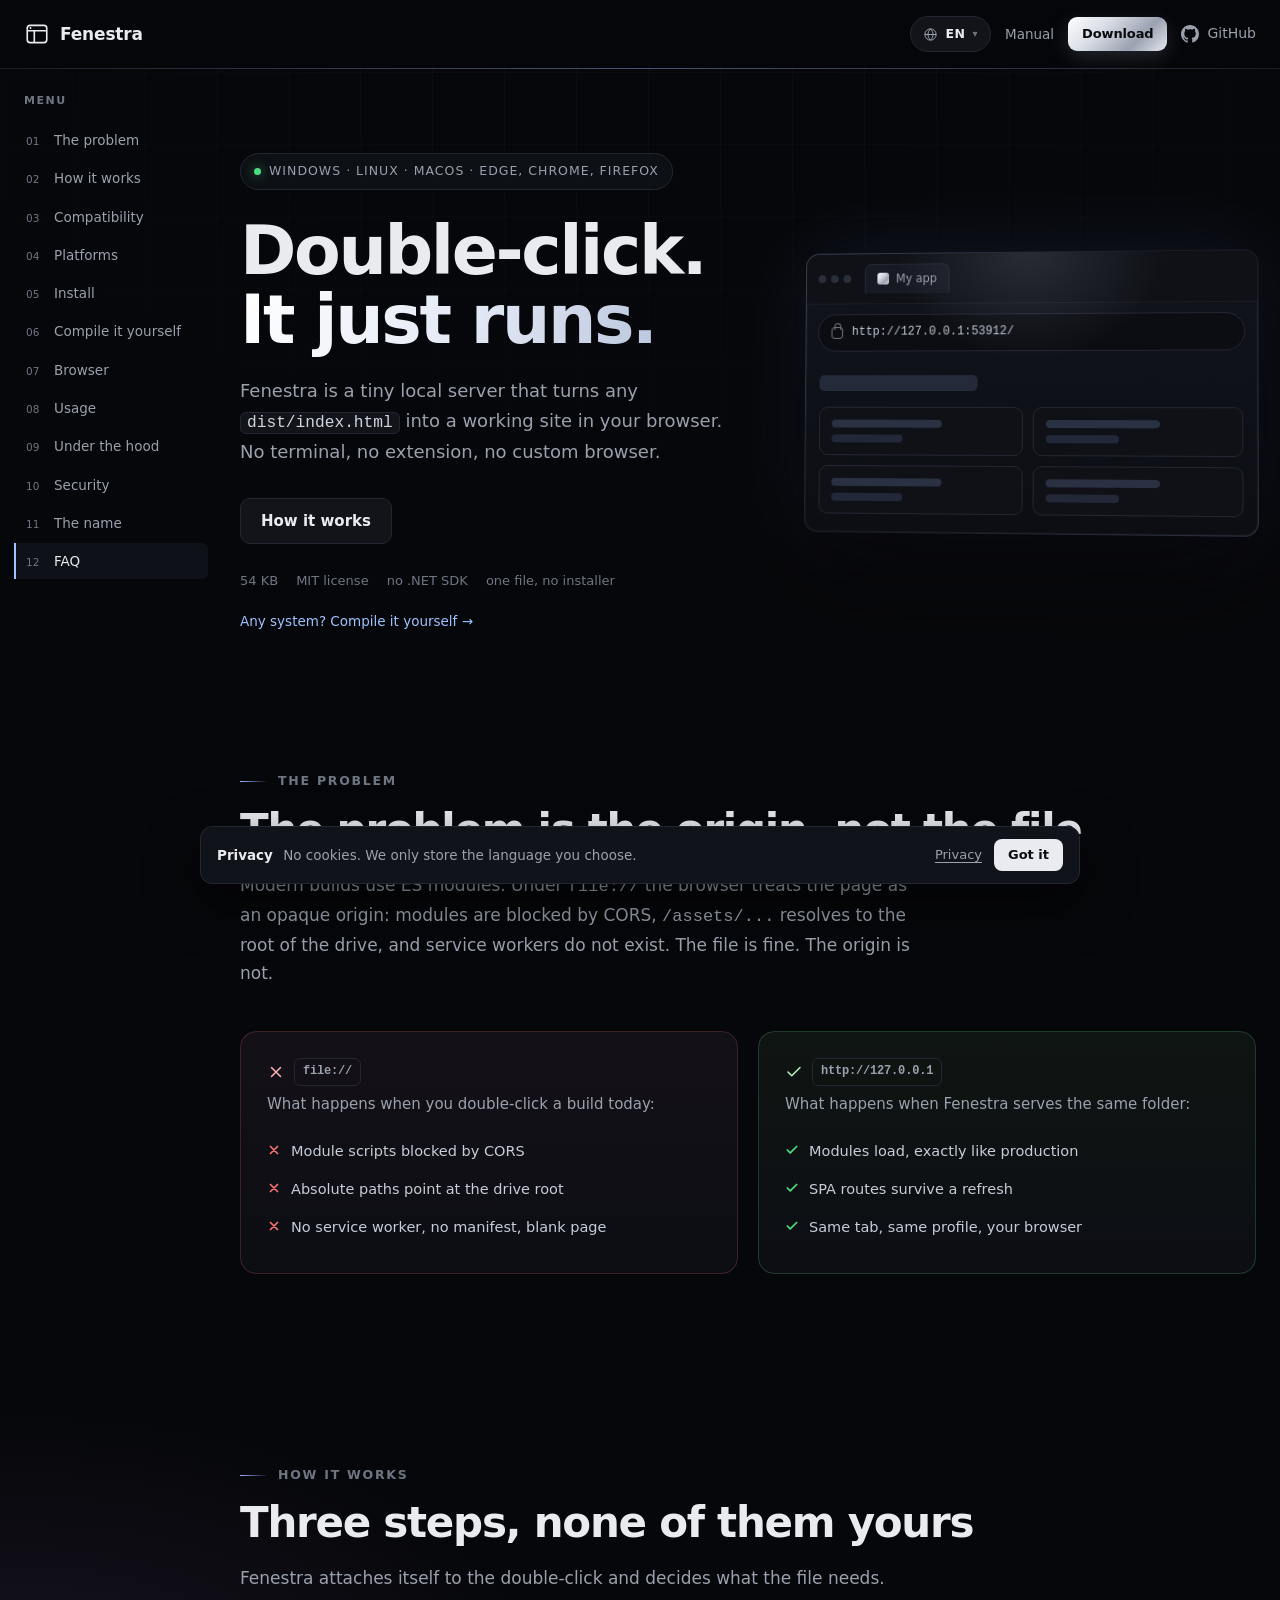
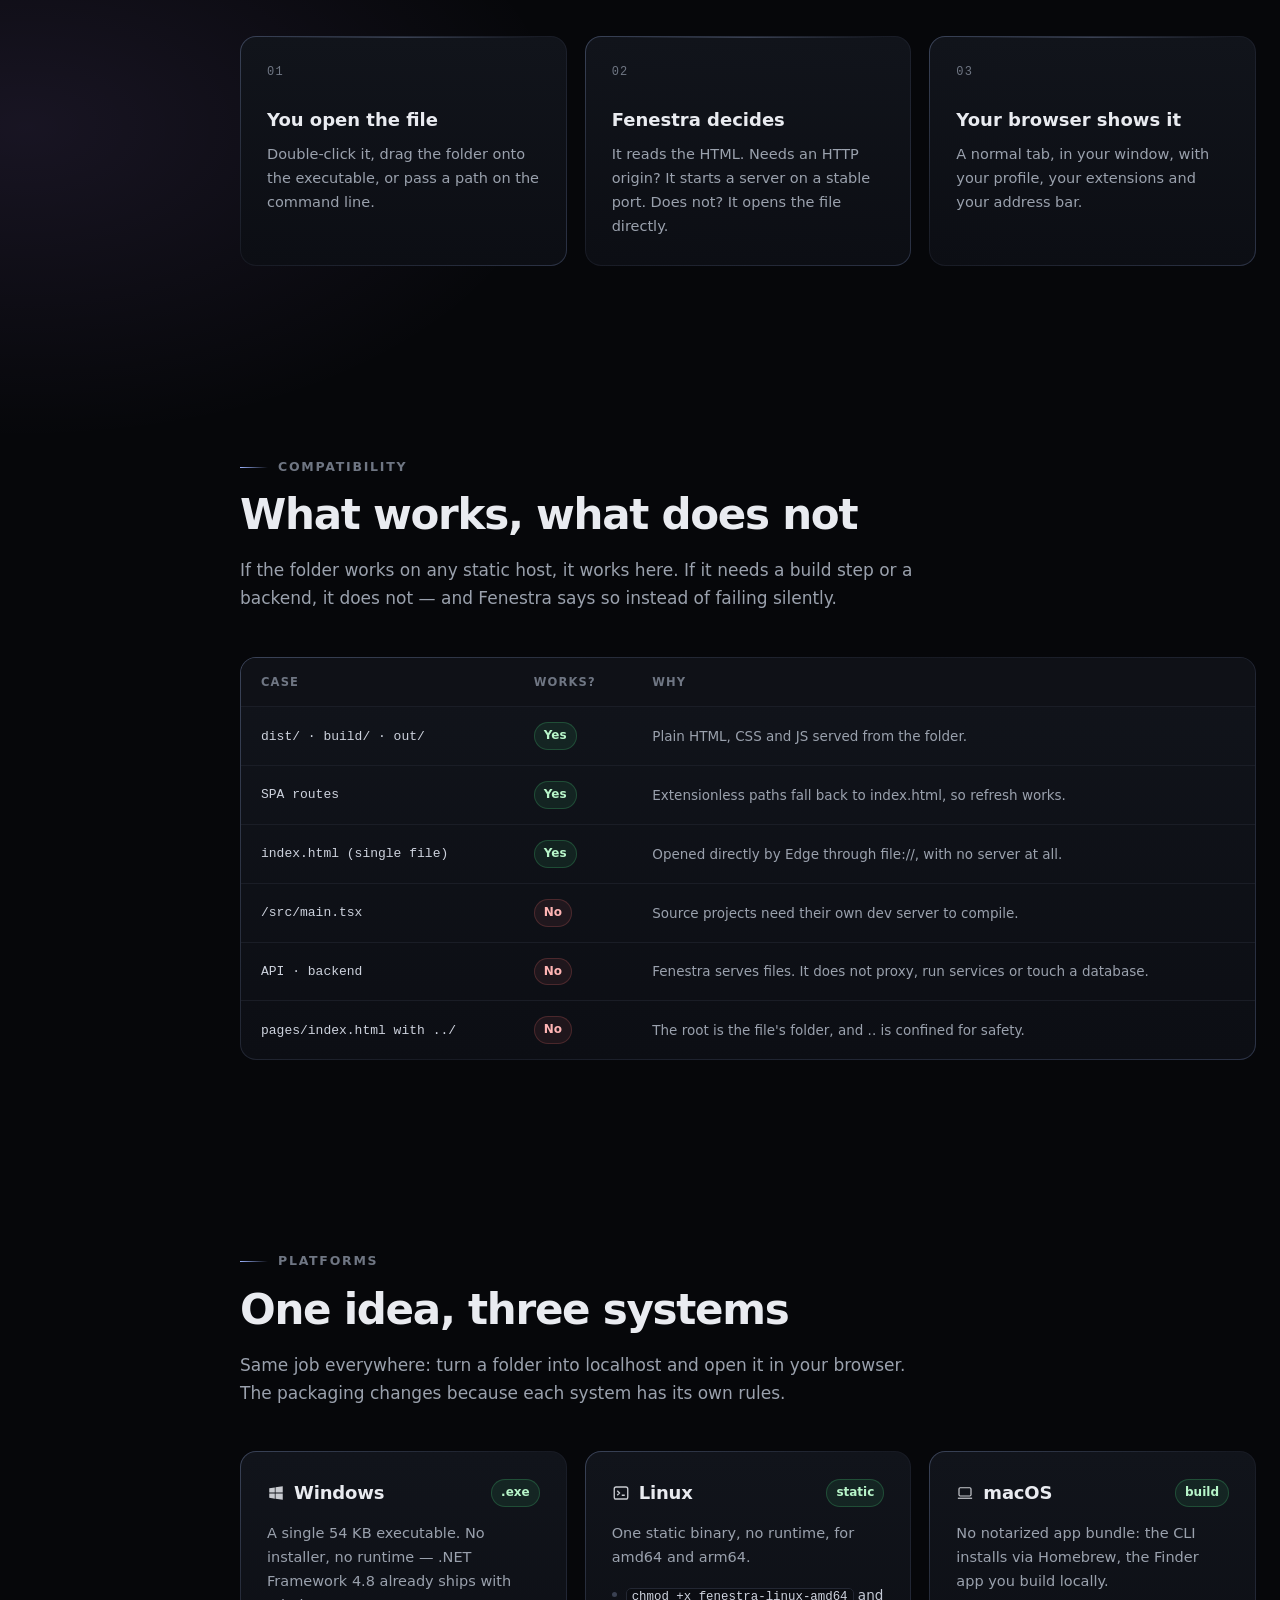
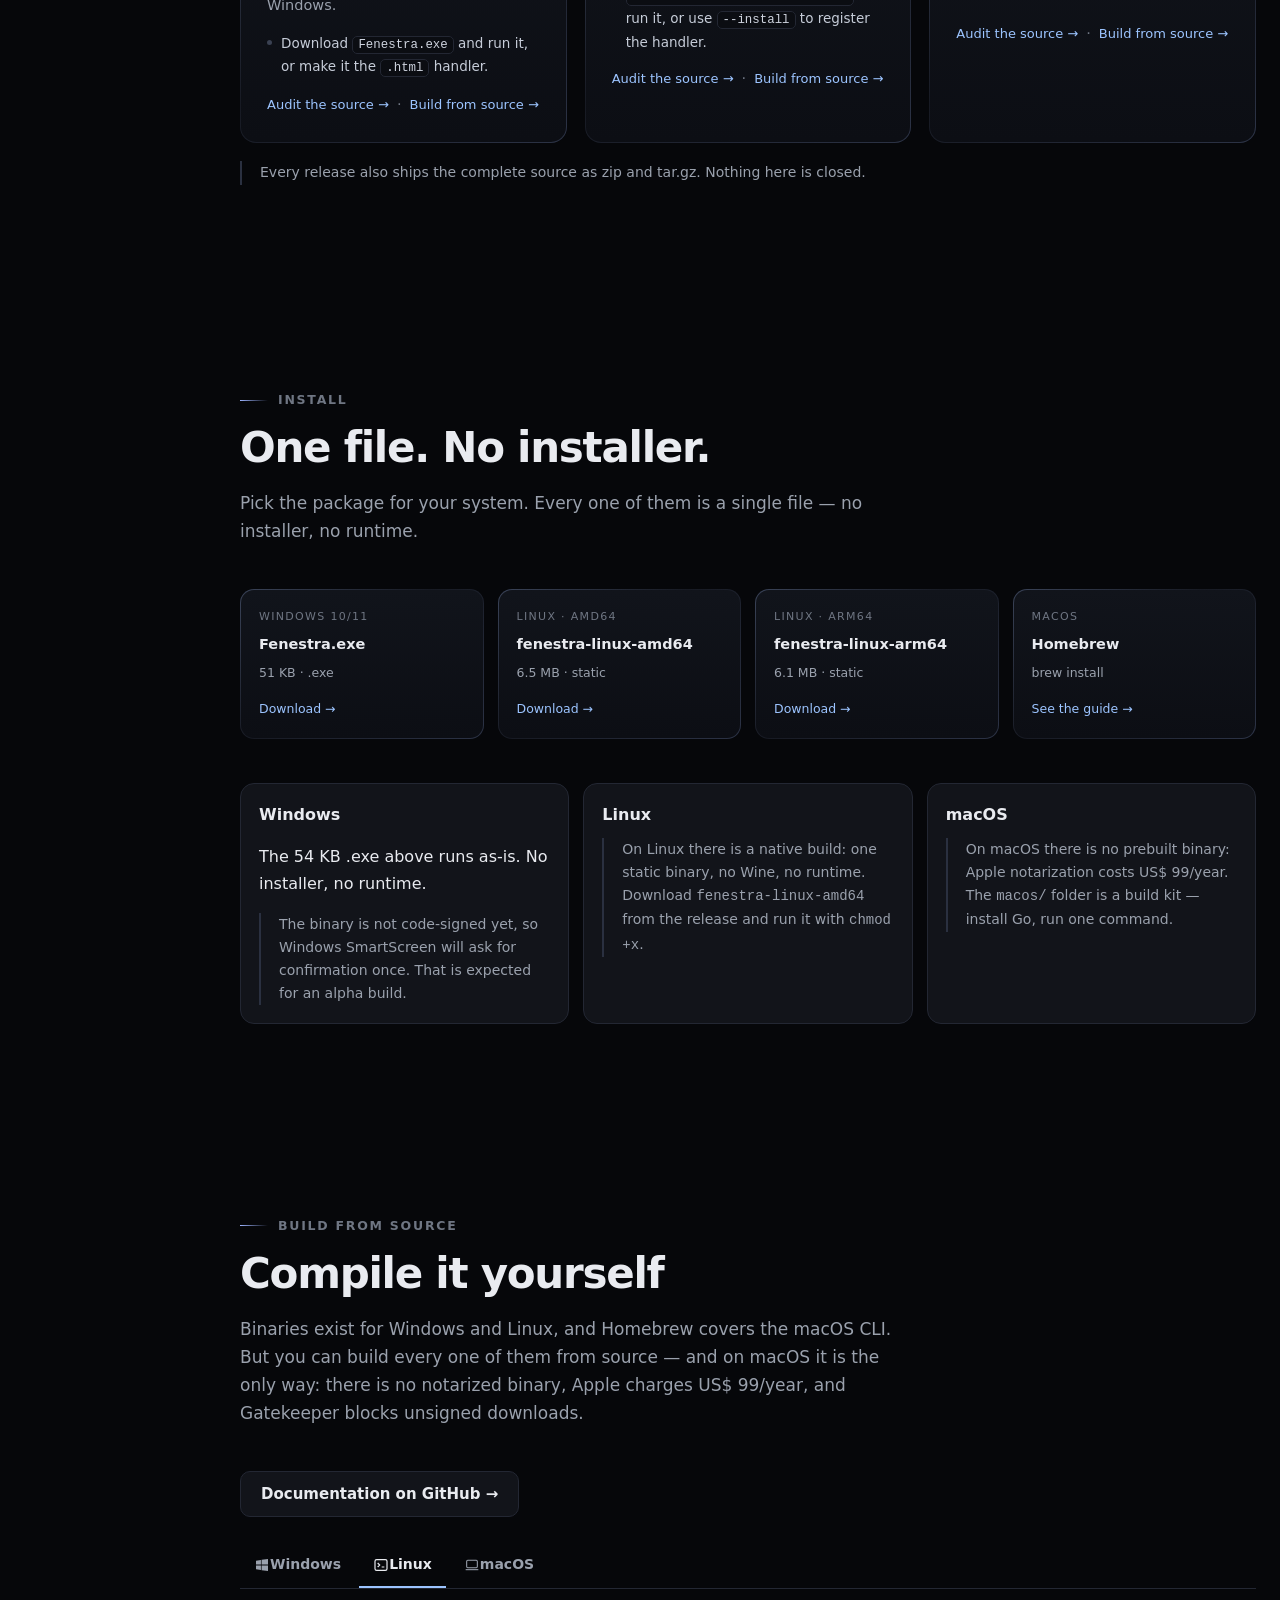
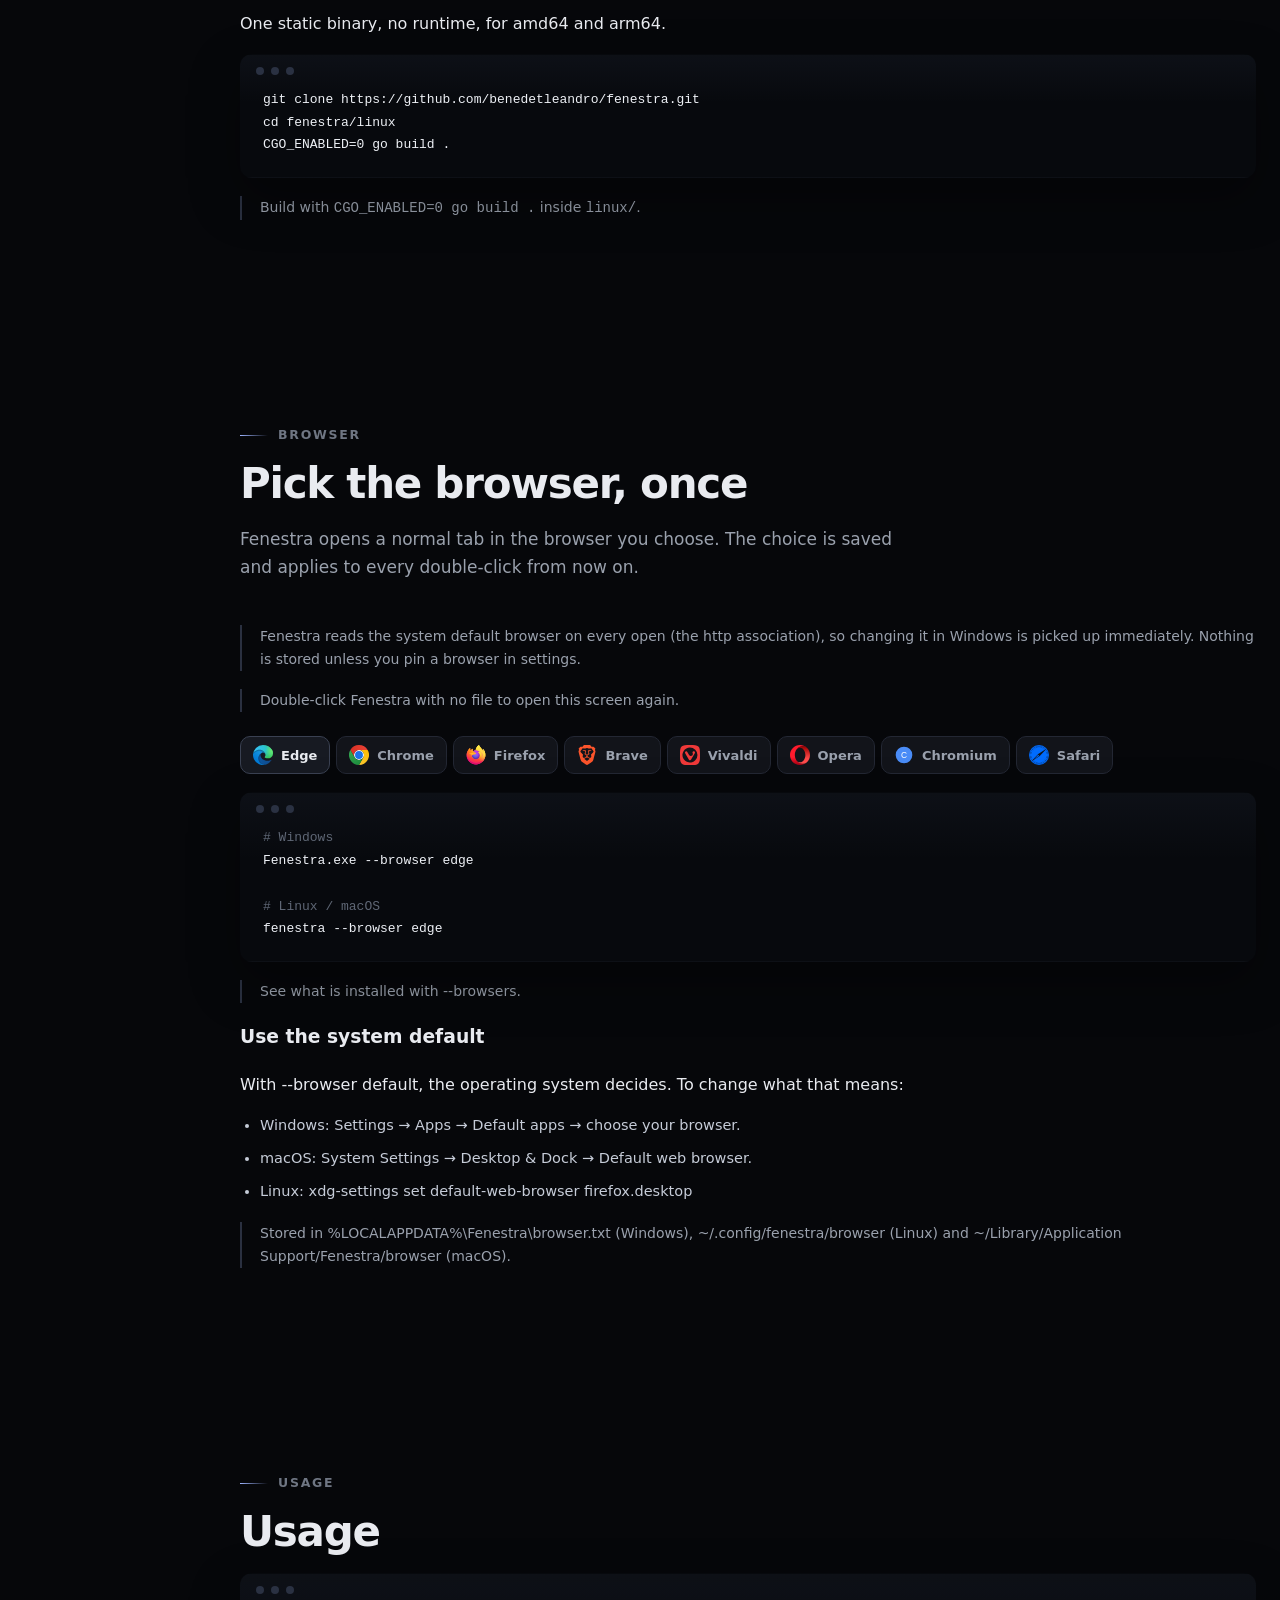
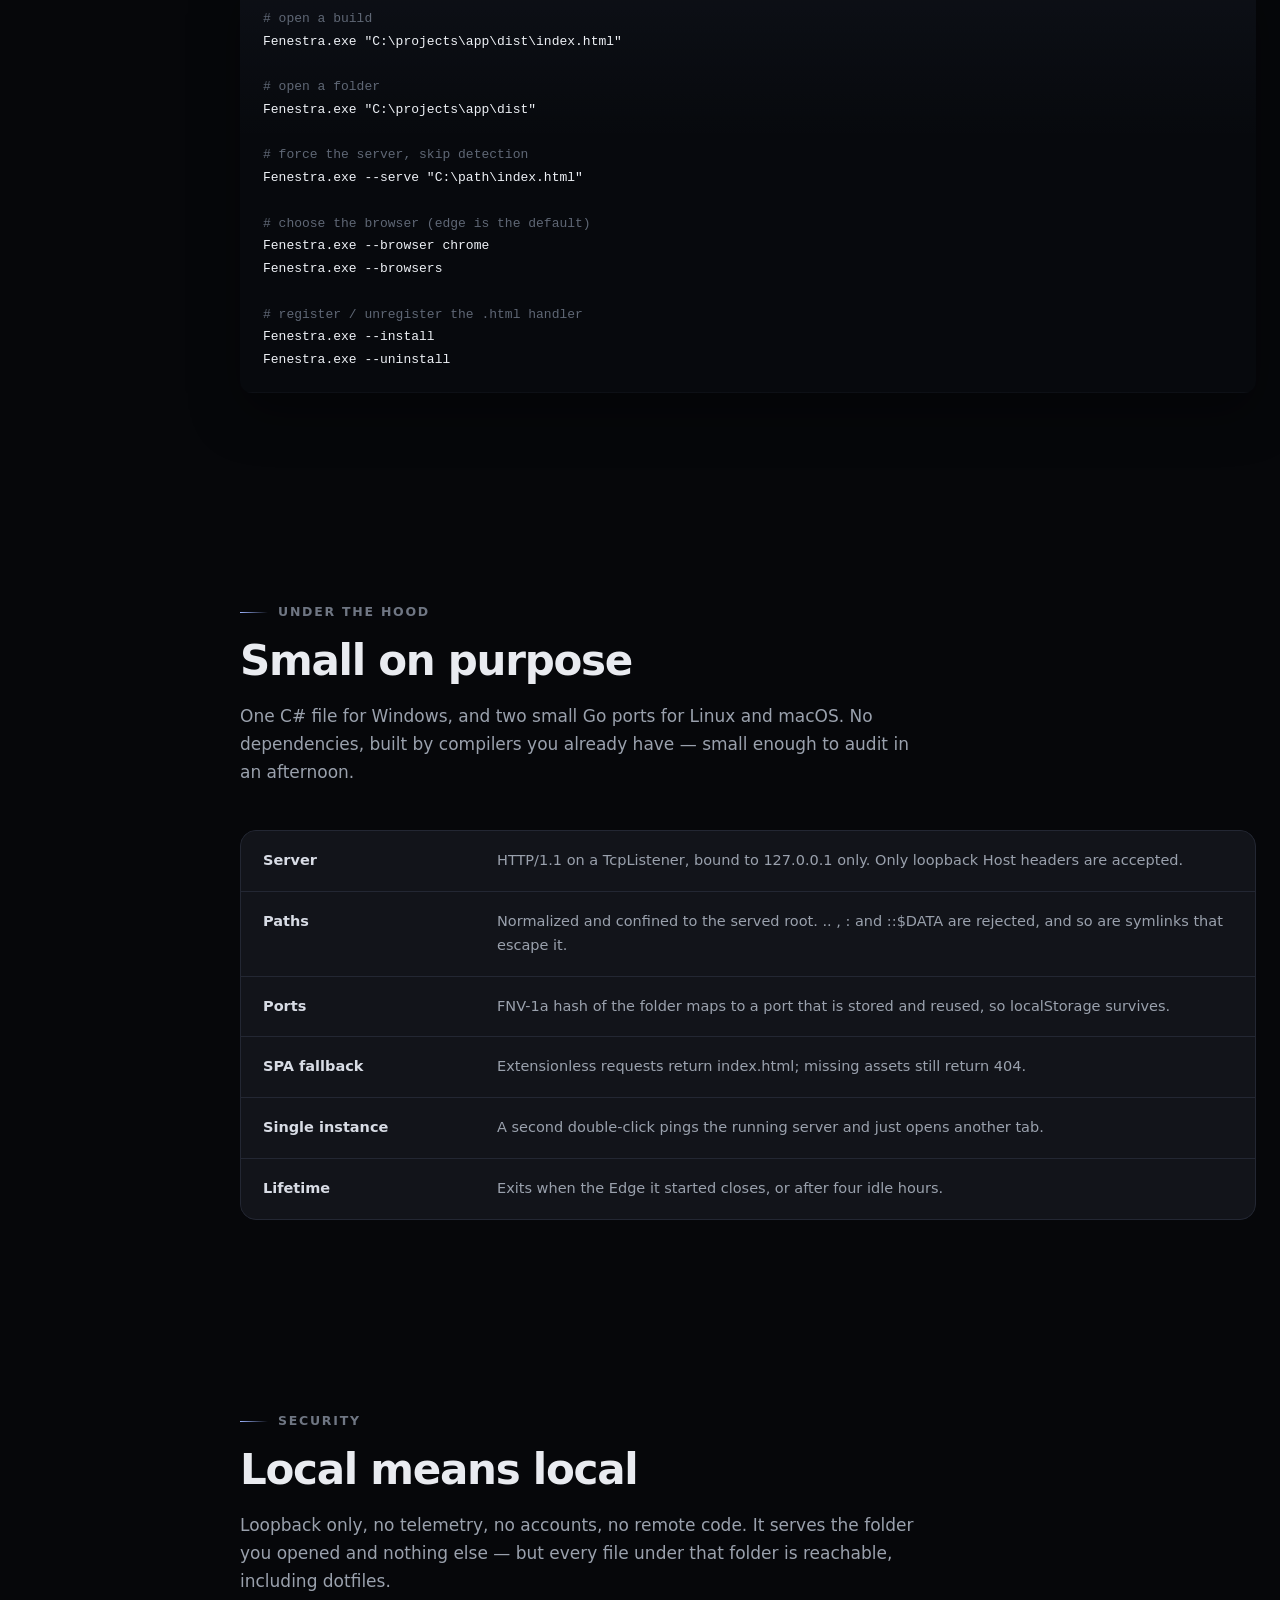
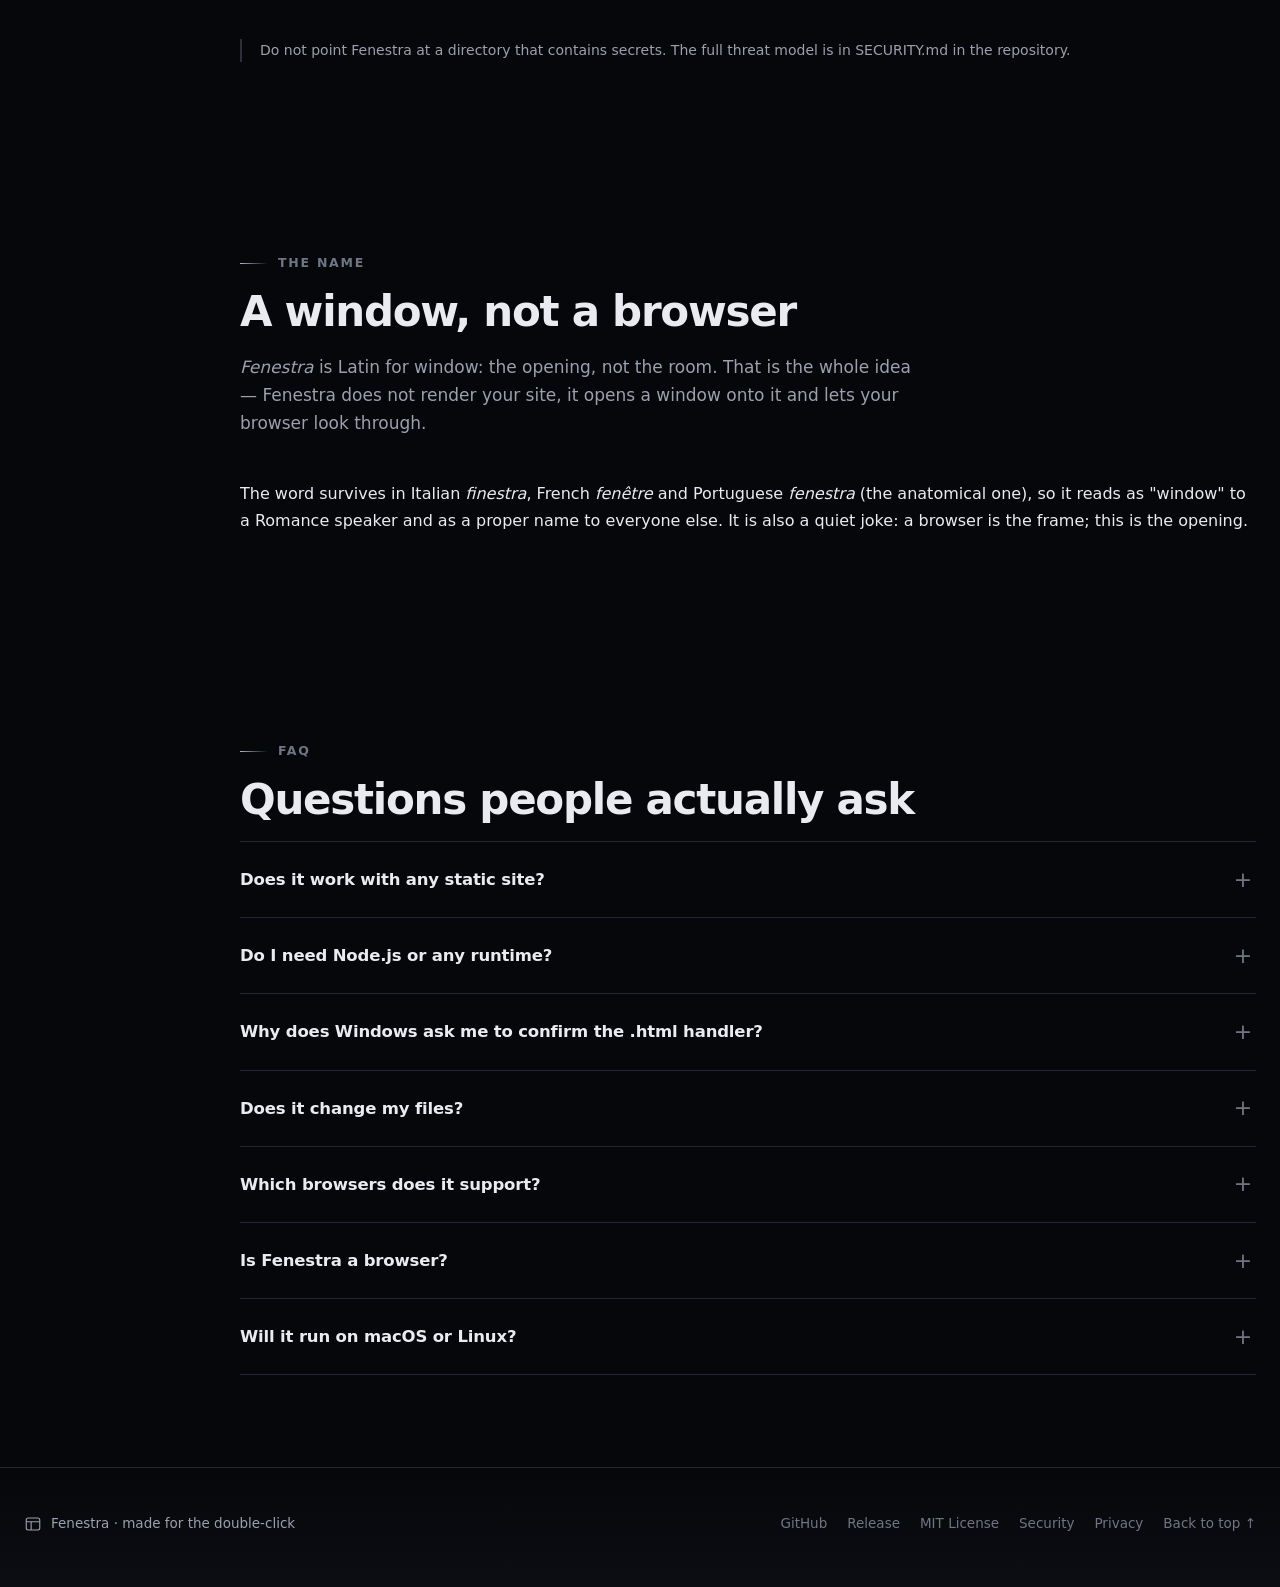
==== docs/index.html @ 59639ac4 "Privacy: translate HTML paragraphs in all locales" ====
<!doctype html>
<html lang="en" class="i18n-pending">
<head>
  <meta charset="utf-8">
  <style>html.i18n-pending body { visibility: hidden; } html { background: #08090c; }</style>
  <noscript><style>html.i18n-pending body { visibility: visible; }</style></noscript>
  <script>setTimeout(function () { document.documentElement.classList.remove("i18n-pending"); }, 3000);</script>

  <meta name="viewport" content="width=device-width, initial-scale=1">
  <title>Fenestra — double-click a local site, it opens in your browser</title>
  <meta name="description" content="Fenestra is a tiny local server for Windows, Linux and macOS that turns any dist/index.html into a working site in your browser. Edge by default; Chrome, Firefox, Brave, Vivaldi, Opera and Chromium supported.">
  <meta name="theme-color" content="#08090c">
  <link rel="canonical" href="https://benedetleandro.github.io/fenestra/">
  <meta property="og:type" content="website">
  <meta property="og:site_name" content="Fenestra">
  <meta property="og:title" content="Fenestra — a window to your local site">
  <meta property="og:description" content="A tiny local server that turns any dist/index.html into a working site in your browser. Windows, Linux and macOS.">
  <meta property="og:url" content="https://benedetleandro.github.io/fenestra/">
  <meta property="og:image" content="https://benedetleandro.github.io/fenestra/og.png">
  <meta property="og:image:width" content="1200">
  <meta property="og:image:height" content="630">
  <meta property="og:locale" content="en_US">
  <meta property="og:locale:alternate" content="pt_BR">
  <meta name="twitter:card" content="summary_large_image">
  <meta name="twitter:title" content="Fenestra — a window to your local site">
  <meta name="twitter:description" content="A tiny local server that turns any dist/index.html into a working site in your browser. Windows, Linux and macOS.">
  <meta name="twitter:image" content="https://benedetleandro.github.io/fenestra/og.png">
  <script type="application/ld+json">
  {
    "@context": "https://schema.org",
    "@type": "SoftwareApplication",
    "name": "Fenestra",
    "applicationCategory": "DeveloperApplication",
    "operatingSystem": "Windows, Linux, macOS",
    "description": "A tiny local server that turns any dist/index.html into a working site in your browser.",
    "url": "https://benedetleandro.github.io/fenestra/",
    "codeRepository": "https://github.com/benedetleandro/fenestra",
    "license": "https://github.com/benedetleandro/fenestra/blob/main/LICENSE",
    "offers": { "@type": "Offer", "price": "0", "priceCurrency": "USD" }
  }
  </script>
  <link rel="icon" href="favicon.svg" type="image/svg+xml">
  <link rel="stylesheet" href="styles.css?v=0.7.0.14">
</head>
<body id="top">

  <a class="skip" href="#main" data-i18n="skip.label">Skip to content</a>

  <div class="progress" id="progress"></div>

  <header class="site-header">
    <div class="wrap header-inner">
      <a class="brand" href="#top" aria-label="Fenestra">
        <svg viewBox="0 0 24 24" fill="none" stroke="currentColor" stroke-width="1.5" stroke-linejoin="round">
          <rect x="3" y="4" width="18" height="16" rx="2.6"/>
          <path d="M3 9h18M9.5 9v11"/>
          <circle cx="6" cy="6.5" r="0.9" fill="currentColor" stroke="none"/>
        </svg>
        <span>Fenestra</span>
      </a>

      <button class="page-fab" id="pageFab" type="button" aria-label="Index" data-i18n-aria="index.title">&#9776; <span data-i18n="index.title">Menu</span></button>

      <div class="header-right">
        <div class="lang-menu" id="langMenu">
          <button class="lang-btn" id="langBtn" type="button" aria-haspopup="listbox" aria-expanded="false" aria-label="Language">
            <svg class="globe" viewBox="0 0 24 24" fill="none" stroke="currentColor" stroke-width="1.6" aria-hidden="true"><circle cx="12" cy="12" r="9"/><path d="M3 12h18M12 3c2.6 2.4 4 5.7 4 9s-1.4 6.6-4 9c-2.6-2.4-4-5.7-4-9s1.4-6.6 4-9Z"/></svg>
            <span id="langCode">EN</span>
            <span class="lang-chev">&#9662;</span>
          </button>
          <div class="lang-pop" id="langPop" role="listbox" aria-label="Language">
            <button type="button" data-lang="en" role="option">English</button>
            <button type="button" data-lang="pt" role="option">Português</button>
            <button type="button" data-lang="es" role="option">Español</button>
            <button type="button" data-lang="fr" role="option">Français</button>
            <button type="button" data-lang="de" role="option">Deutsch</button>
            <button type="button" data-lang="it" role="option">Italiano</button>
            <button type="button" data-lang="nl" role="option">Nederlands</button>
          </div>
        </div>

        <a class="header-manual" href="manual.html" data-i18n="nav.manual">Manual</a>

        <a class="header-cta" href="#install" data-i18n="nav.download">Download</a>

        <a class="gh-link" href="https://github.com/benedetleandro/fenestra" target="_blank" rel="noopener">
          <svg viewBox="0 0 16 16" aria-hidden="true">
            <path d="M8 0C3.58 0 0 3.58 0 8c0 3.54 2.29 6.53 5.47 7.59.4.07.55-.17.55-.38 0-.19-.01-.82-.01-1.49-2.01.37-2.53-.49-2.69-.94-.09-.23-.48-.94-.82-1.13-.28-.15-.68-.52-.01-.53.63-.01 1.08.58 1.23.82.72 1.21 1.87.87 2.33.66.07-.52.28-.87.51-1.07-1.78-.2-3.64-.89-3.64-3.95 0-.87.31-1.59.82-2.15-.08-.2-.36-1.02.08-2.12 0 0 .67-.21 2.2.82a7.4 7.4 0 0 1 2-.27c.68 0 1.36.09 2 .27 1.53-1.04 2.2-.82 2.2-.82.44 1.1.16 1.92.08 2.12.51.56.82 1.27.82 2.15 0 3.07-1.87 3.75-3.65 3.95.29.25.54.73.54 1.48 0 1.07-.01 1.93-.01 2.2 0 .21.15.46.55.38A8.01 8.01 0 0 0 16 8c0-4.42-3.58-8-8-8Z"/>
          </svg>
          <span>GitHub</span>
        </a>
      </div>
    </div>
  </header>


  <main id="main">

  <div class="page-layout">
  <aside class="site-index" id="siteIndex" aria-label="Menu" data-i18n-aria="index.title">
    <p class="si-title" data-i18n="index.title">Menu</p>
    <a href="#problem"><span class="si-n">01</span><span data-i18n="nav.problem">The problem</span></a>
    <a href="#how"><span class="si-n">02</span><span data-i18n="nav.how">How it works</span></a>
    <a href="#compat"><span class="si-n">03</span><span data-i18n="nav.compat">Compatibility</span></a>
    <a href="#platforms"><span class="si-n">04</span><span data-i18n="nav.plat">Platforms</span></a>
    <a href="#install"><span class="si-n">05</span><span data-i18n="nav.install">Install</span></a>
    <a href="#macos"><span class="si-n">06</span><span data-i18n="nav.macos">Compile it yourself</span></a>
    <a href="#browser"><span class="si-n">07</span><span data-i18n="nav.browser">Browser</span></a>
    <a href="#usage"><span class="si-n">08</span><span data-i18n="install.usage">Usage</span></a>
    <a href="#under"><span class="si-n">09</span><span data-i18n="nav.under">Under the hood</span></a>
    <a href="#security"><span class="si-n">10</span><span data-i18n="nav.sec">Security</span></a>
    <a href="#name"><span class="si-n">11</span><span data-i18n="nav.name">The name</span></a>
    <a href="#faq"><span class="si-n">12</span><span data-i18n="nav.faq">FAQ</span></a>
  </aside>

    <div class="page-content">

    <!-- ------------------------------------------------------------- hero -->
    <section class="hero">
      <div class="wrap hero-grid">
        <div>
          <div class="badge">
            <span class="dot"></span>
            <span data-i18n="hero.badge">Windows · Linux · macOS · Edge, Chrome, Firefox</span>
          </div>

          <h1 data-i18n-html="hero.title">Double-click.<br><span class="shine">It just runs.</span></h1>

          <p class="lead" data-i18n-html="hero.lead">
            Fenestra is a tiny local server that turns any <code>dist/index.html</code>
            into a working site in your browser. No terminal, no extension, no custom browser.
          </p>

          <div class="cta">
            <a class="btn btn-ghost" href="#how" data-i18n="hero.how">How it works</a>
          </div>

          <div class="hero-meta">
            <span>54 KB</span>
            <span data-i18n="hero.meta1">MIT license</span>
            <span data-i18n="hero.meta2">no .NET SDK</span>
            <span data-i18n="hero.meta3">one file, no installer</span>
          </div>

          <p class="hero-macos"><a href="#macos" data-i18n="hero.macos">Any system? Compile it yourself →</a></p>
        </div>

        <div class="browser" aria-hidden="true">
          <div class="browser-top">
            <div class="browser-dots"><i></i><i></i><i></i></div>
            <div class="browser-tab"><b></b><span data-i18n="mock.tab">My app</span></div>
          </div>
          <div class="browser-url">
            <span class="lock"></span>
            <span>http://127.0.0.1:53912/</span>
          </div>
          <div class="browser-body">
            <div class="skel-head"></div>
            <div class="skel-grid">
              <div class="skel-card"><i></i><i></i></div>
              <div class="skel-card"><i></i><i></i></div>
              <div class="skel-card"><i></i><i></i></div>
              <div class="skel-card"><i></i><i></i></div>
            </div>
          </div>
        </div>
      </div>
    </section>

    <!-- ---------------------------------------------------------- problem -->
    <section id="problem">
      <div class="wrap">
        <p class="kicker" data-i18n="problem.kicker">The problem</p>
        <h2 data-i18n="problem.title">The problem is the origin, not the file</h2>
        <p class="section-lead" data-i18n-html="problem.lead">
          Modern builds use ES modules. Under <code>file://</code> the browser treats the page as an
          opaque origin: modules are blocked by CORS, <code>/assets/...</code> resolves to the root
          of the drive, and service workers do not exist. The file is fine. The origin is not.
        </p>

        <div class="split">
          <div class="card bad">
            <h3>
              <svg width="18" height="18" viewBox="0 0 24 24" fill="none" stroke="currentColor" stroke-width="2" stroke-linecap="round"><path d="M6 6l12 12M18 6L6 18"/></svg>
              <span class="tag">file://</span>
            </h3>
            <p data-i18n="problem.badLead">What happens when you double-click a build today:</p>
            <ul>
              <li><svg width="14" height="14" viewBox="0 0 24 24" fill="none" stroke="#f87171" stroke-width="3" stroke-linecap="round"><path d="M6 6l12 12M18 6L6 18"/></svg><span data-i18n="problem.bad1">Module scripts blocked by CORS</span></li>
              <li><svg width="14" height="14" viewBox="0 0 24 24" fill="none" stroke="#f87171" stroke-width="3" stroke-linecap="round"><path d="M6 6l12 12M18 6L6 18"/></svg><span data-i18n="problem.bad2">Absolute paths point at the drive root</span></li>
              <li><svg width="14" height="14" viewBox="0 0 24 24" fill="none" stroke="#f87171" stroke-width="3" stroke-linecap="round"><path d="M6 6l12 12M18 6L6 18"/></svg><span data-i18n="problem.bad3">No service worker, no manifest, blank page</span></li>
            </ul>
          </div>

          <div class="card good">
            <h3>
              <svg width="18" height="18" viewBox="0 0 24 24" fill="none" stroke="currentColor" stroke-width="2" stroke-linecap="round" stroke-linejoin="round"><path d="M20 6 9 17l-5-5"/></svg>
              <span class="tag">http://127.0.0.1</span>
            </h3>
            <p data-i18n="problem.goodLead">What happens when Fenestra serves the same folder:</p>
            <ul>
              <li><svg width="14" height="14" viewBox="0 0 24 24" fill="none" stroke="#4ade80" stroke-width="3" stroke-linecap="round" stroke-linejoin="round"><path d="M20 6 9 17l-5-5"/></svg><span data-i18n="problem.good1">Modules load, exactly like production</span></li>
              <li><svg width="14" height="14" viewBox="0 0 24 24" fill="none" stroke="#4ade80" stroke-width="3" stroke-linecap="round" stroke-linejoin="round"><path d="M20 6 9 17l-5-5"/></svg><span data-i18n="problem.good2">SPA routes survive a refresh</span></li>
              <li><svg width="14" height="14" viewBox="0 0 24 24" fill="none" stroke="#4ade80" stroke-width="3" stroke-linecap="round" stroke-linejoin="round"><path d="M20 6 9 17l-5-5"/></svg><span data-i18n="problem.good3">Same tab, same profile, your browser</span></li>
            </ul>
          </div>
        </div>
      </div>
    </section>

    <!-- -------------------------------------------------------------- how -->
    <section id="how">
      <div class="wrap">
        <p class="kicker" data-i18n="how.kicker">How it works</p>
        <h2 data-i18n="how.title">Three steps, none of them yours</h2>
        <p class="section-lead" data-i18n="how.lead">
          Fenestra attaches itself to the double-click and decides what the file needs.
        </p>

        <div class="steps">
          <div class="step reveal">
            <span class="num">01</span>
            <h3 data-i18n="how.s1t">You open the file</h3>
            <p data-i18n="how.s1d">Double-click it, drag the folder onto the executable, or pass a path on the command line.</p>
          </div>
          <div class="step reveal">
            <span class="num">02</span>
            <h3 data-i18n="how.s2t">Fenestra decides</h3>
            <p data-i18n="how.s2d">It reads the HTML. Needs an HTTP origin? It starts a server on a stable port. Does not? It opens the file directly.</p>
          </div>
          <div class="step reveal">
            <span class="num">03</span>
            <h3 data-i18n="how.s3t">Your browser shows it</h3>
            <p data-i18n="how.s3d">A normal tab, in your window, with your profile, your extensions and your address bar.</p>
          </div>
        </div>
      </div>
    </section>

    <!-- ----------------------------------------------------------- compat -->
    <section id="compat">
      <div class="wrap">
        <p class="kicker" data-i18n="compat.kicker">Compatibility</p>
        <h2 data-i18n="compat.title">What works, what does not</h2>
        <p class="section-lead" data-i18n="compat.lead">
          If the folder works on any static host, it works here. If it needs a build step or a
          backend, it does not — and Fenestra says so instead of failing silently.
        </p>

        <div class="table-wrap">
          <table>
            <thead>
              <tr>
                <th data-i18n="compat.h1">Case</th>
                <th data-i18n="compat.h2">Works?</th>
                <th data-i18n="compat.h3">Why</th>
              </tr>
            </thead>
            <tbody>
              <tr>
                <td data-i18n="compat.case1">dist/ · build/ · out/</td>
                <td><span class="pill yes" data-i18n="compat.yes">Yes</span></td>
                <td class="why" data-i18n="compat.c1">Plain HTML, CSS and JS served from the folder.</td>
              </tr>
              <tr>
                <td data-i18n="compat.case2">SPA routes</td>
                <td><span class="pill yes" data-i18n="compat.yes">Yes</span></td>
                <td class="why" data-i18n="compat.c2">Extensionless paths fall back to index.html, so refresh works.</td>
              </tr>
              <tr>
                <td data-i18n="compat.case3">index.html (single file)</td>
                <td><span class="pill yes" data-i18n="compat.yes">Yes</span></td>
                <td class="why" data-i18n="compat.c3">Opened directly by Edge through file://, with no server at all.</td>
              </tr>
              <tr>
                <td data-i18n="compat.case4">/src/main.tsx</td>
                <td><span class="pill no" data-i18n="compat.no">No</span></td>
                <td class="why" data-i18n="compat.c4">Source projects need their own dev server to compile.</td>
              </tr>
              <tr>
                <td data-i18n="compat.case5">API · backend</td>
                <td><span class="pill no" data-i18n="compat.no">No</span></td>
                <td class="why" data-i18n="compat.c5">Fenestra serves files. It does not proxy, run services or touch a database.</td>
              </tr>
              <tr>
                <td data-i18n="compat.case6">pages/index.html with ../</td>
                <td><span class="pill no" data-i18n="compat.no">No</span></td>
                <td class="why" data-i18n="compat.c6">The root is the file's folder, and .. is confined for safety.</td>
              </tr>
            </tbody>
          </table>
        </div>
      </div>
    </section>

    <!-- -------------------------------------------------------- platforms -->
    <section id="platforms">
      <div class="wrap">
        <p class="kicker" data-i18n="plat.kicker">Platforms</p>
        <h2 data-i18n="plat.title">One idea, three systems</h2>
        <p class="section-lead" data-i18n="plat.lead">
          Same job everywhere: turn a folder into localhost and open it in your browser.
          The packaging changes because each system has its own rules.
        </p>

        <div class="platforms">
          <article class="platform">
            <header>
              <span class="os"><svg viewBox="0 0 24 24" fill="currentColor" aria-hidden="true"><path d="M3 5.6 10.4 4.5v6.9H3zM11.4 4.3 21 3v8.4h-9.6zM3 12.6h7.4v6.9L3 18.4zM11.4 12.6H21V21l-9.6-1.3z"/></svg>Windows</span>
              <span class="pill yes" data-i18n="plat.win.tag">.exe</span>
            </header>
            <p data-i18n="plat.win.desc">A single 54 KB executable. No installer, no runtime — .NET Framework 4.8 already ships with Windows.</p>
            <ul>
              <li data-i18n-html="plat.win.run">Download <code>Fenestra.exe</code> and run it, or make it the <code>.html</code> handler.</li>
            </ul>
            <p class="card-links"><a class="src" href="https://github.com/benedetleandro/fenestra/blob/main/src/Fenestra.cs" target="_blank" rel="noopener" data-i18n="plat.audit">Audit the source →</a><span class="sep">·</span><a class="src" href="#macos" data-i18n="compile.link">Build from source →</a></p>
          </article>

          <article class="platform">
            <header>
              <span class="os"><svg viewBox="0 0 24 24" fill="none" stroke="currentColor" stroke-width="1.8" aria-hidden="true"><rect x="3" y="4" width="18" height="16" rx="2.5"/><path d="m7 9 3 3-3 3M13 15h4"/></svg>Linux</span>
              <span class="pill yes" data-i18n="plat.linux.tag">static</span>
            </header>
            <p data-i18n="plat.linux.desc">One static binary, no runtime, for amd64 and arm64.</p>
            <ul>
              <li data-i18n-html="plat.linux.run"><code>chmod +x fenestra-linux-amd64</code> and run it, or use <code>--install</code> to register the handler.</li>
            </ul>
            <p class="card-links"><a class="src" href="https://github.com/benedetleandro/fenestra/blob/main/linux/main.go" target="_blank" rel="noopener" data-i18n="plat.audit">Audit the source →</a><span class="sep">·</span><a class="src" href="#macos" data-i18n="compile.link">Build from source →</a></p>
          </article>

          <article class="platform">
            <header>
              <span class="os"><svg viewBox="0 0 24 24" fill="none" stroke="currentColor" stroke-width="1.6" aria-hidden="true"><rect x="4" y="5" width="16" height="11" rx="1.6"/><path d="M2.5 19h19"/></svg>macOS</span>
              <span class="pill yes" data-i18n="plat.macos.tag">build</span>
            </header>
            <p data-i18n="plat.macos.desc">No notarized app bundle: the CLI installs via Homebrew, the Finder app you build locally.</p>
            <ul>
            </ul>
            <p class="card-links"><a class="src" href="https://github.com/benedetleandro/fenestra/blob/main/macos/main.go" target="_blank" rel="noopener" data-i18n="plat.audit">Audit the source →</a><span class="sep">·</span><a class="src" href="#macos" data-i18n="compile.link">Build from source →</a></p>
          </article>
        </div>

        <p class="side-note" data-i18n="plat.note">
          Every release also ships the complete source as zip and tar.gz. Nothing here is closed.
        </p>
      </div>
    </section>

    <!-- ---------------------------------------------------------- install -->
    <section id="install">
      <div class="wrap">
        <p class="kicker" data-i18n="install.kicker">Install</p>
        <h2 data-i18n="install.title">One file. No installer.</h2>
        <p class="section-lead" data-i18n="install.lead">
          Pick the package for your system. Every one of them is a single file — no installer, no runtime.
        </p>

        <div class="dl-grid">
          <a class="dl-card" href="https://github.com/benedetleandro/fenestra/releases/download/v0.7.0/Fenestra.exe">
            <span class="dl-os">Windows 10/11</span>
            <strong>Fenestra.exe</strong>
            <span class="dl-meta">51 KB · .exe</span>
            <span class="dl-go" data-i18n="dl.download">Download →</span>
          </a>
          <a class="dl-card" href="https://github.com/benedetleandro/fenestra/releases/download/v0.7.0/fenestra-linux-amd64">
            <span class="dl-os">Linux · amd64</span>
            <strong>fenestra-linux-amd64</strong>
            <span class="dl-meta">6.5 MB · static</span>
            <span class="dl-go" data-i18n="dl.download">Download →</span>
          </a>
          <a class="dl-card" href="https://github.com/benedetleandro/fenestra/releases/download/v0.7.0/fenestra-linux-arm64">
            <span class="dl-os">Linux · arm64</span>
            <strong>fenestra-linux-arm64</strong>
            <span class="dl-meta">6.1 MB · static</span>
            <span class="dl-go" data-i18n="dl.download">Download →</span>
          </a>
          <a class="dl-card" href="#macos">
            <span class="dl-os">macOS</span>
            <strong>Homebrew</strong>
            <span class="dl-meta">brew install</span>
            <span class="dl-go" data-i18n="dl.guide">See the guide →</span>
          </a>
        </div>

        

        <div class="os-notes">
          <div class="os-note">
            <h3 data-i18n="install.dl">Windows</h3>
            <p class="muted" data-i18n="install.dlText">The 54 KB .exe above runs as-is. No installer, no runtime.</p>
            <div class="side-note" data-i18n="install.signNote">
              The binary is not code-signed yet, so Windows SmartScreen will ask for confirmation
              once. That is expected for an alpha build.
            </div>
          </div>
          <div class="os-note">
            <h3>Linux</h3>
            <p class="side-note" data-i18n-html="install.linux">
              On Linux there is a native build: one static binary, no Wine, no runtime.
              Download <code>fenestra-linux-amd64</code> from the release and run it with <code>chmod +x</code>.
            </p>
          </div>
          <div class="os-note">
            <h3>macOS</h3>
            <p class="side-note" data-i18n-html="install.macos">
              On macOS there is no prebuilt binary: Apple notarization costs US$ 99/year.
              The <code>macos/</code> folder is a build kit — install Go, run one command.
            </p>
          </div>
        </div>

              </div>
    </section>

    <!-- ---------------------------------------------------------- browser -->
    

    <!-- ------------------------------------------------------------ macos -->
    <section id="macos">
      <div class="wrap">
        <p class="kicker" data-i18n="mac.kicker">Build from source</p>
        <h2 data-i18n="mac.title">Compile it yourself</h2>
        <p class="section-lead" data-i18n="mac.lead">
          Binaries exist for Windows and Linux, and Homebrew covers the macOS CLI. But you can
          build every one of them from source — and on macOS it is the only way: there is no
          notarized binary, Apple charges US$ 99/year, and Gatekeeper blocks unsigned downloads.
        </p>

        <p class="section-actions"><a class="btn btn-ghost" href="https://github.com/benedetleandro/fenestra#readme" target="_blank" rel="noopener" data-i18n="build.docs">Documentation on GitHub →</a></p>

        <div class="build-tabs" role="tablist">
          <button class="tab" type="button" data-tab="win"><svg viewBox="0 0 24 24" fill="currentColor" aria-hidden="true"><path d="M3 5.6 10.4 4.5v6.9H3zM11.4 4.3 21 3v8.4h-9.6zM3 12.6h7.4v6.9L3 18.4zM11.4 12.6H21V21l-9.6-1.3z"/></svg>Windows</button>
          <button class="tab" type="button" data-tab="linux"><svg viewBox="0 0 24 24" fill="none" stroke="currentColor" stroke-width="1.8" aria-hidden="true"><rect x="3" y="4" width="18" height="16" rx="2.5"/><path d="m7 9 3 3-3 3M13 15h4"/></svg>Linux</button>
          <button class="tab" type="button" data-tab="mac"><svg viewBox="0 0 24 24" fill="none" stroke="currentColor" stroke-width="1.6" aria-hidden="true"><rect x="4" y="5" width="16" height="11" rx="1.6"/><path d="M2.5 19h19"/></svg>macOS</button>
        </div>

        <div class="build-panels">
          <div class="tab-panel" data-panel="win">
            <p data-i18n="plat.win.desc">A single 54 KB executable. No installer, no runtime — .NET Framework 4.8 already ships with Windows.</p>
            <div class="code-block">
              <button class="copy" type="button" data-i18n="code.copy">Copy</button>
              <pre><span class="cmt"># requires only the csc.exe that ships with Windows</span>
<span class="cmd">git clone https://github.com/benedetleandro/fenestra.git</span>
<span class="cmd">cd fenestra</span>
<span class="cmd">powershell -ExecutionPolicy Bypass -File .\build.ps1</span></pre>
            </div>
            <p class="side-note" data-i18n-html="plat.win.build">Build with <code>build.ps1</code> using the <code>csc</code> that ships with Windows.</p>
          </div>

          <div class="tab-panel" data-panel="linux">
            <p data-i18n="plat.linux.desc">One static binary, no runtime, for amd64 and arm64.</p>
            <div class="code-block">
              <button class="copy" type="button" data-i18n="code.copy">Copy</button>
              <pre><span class="cmd">git clone https://github.com/benedetleandro/fenestra.git</span>
<span class="cmd">cd fenestra/linux</span>
<span class="cmd">CGO_ENABLED=0 go build .</span></pre>
            </div>
            <p class="side-note" data-i18n-html="plat.linux.build">Build with <code>CGO_ENABLED=0 go build .</code> inside <code>linux/</code>.</p>
          </div>

          <div class="tab-panel" data-panel="mac">
            <ol class="def-list">
              <li><b data-i18n="mac.s1t">Install Go</b><br><span data-i18n="mac.s1d">The official installer is signed by Google, so macOS shows no warning. It is the only thing you install.</span></li>
              <li><b data-i18n="mac.s2t">Get the source</b><br><span data-i18n="mac.s2d">git clone, or download the ZIP if you do not have git.</span></li>
              <li><b data-i18n="mac.s3t">Run the build</b><br><span data-i18n="mac.s3d">The script builds the CLI and Fenestra.app, then re-signs the app after editing the bundle.</span></li>
              <li><b data-i18n="mac.s4t">Use it from the Finder</b><br><span data-i18n="mac.s4d">Drag Fenestra.app to /Applications, right-click an index.html, Open with → Fenestra → Always.</span></li>
            </ol>
            <div class="code-block">
              <button class="copy" type="button" data-i18n="code.copy">Copy</button>
              <pre><span class="cmt"># 1. install Go from https://go.dev/dl/</span>
<span class="cmd">git clone https://github.com/benedetleandro/fenestra.git</span>
<span class="cmd">cd fenestra/macos</span>
<span class="cmd">./build.command</span></pre>
            </div>
            <p class="side-note" data-i18n="mac.note">No Xcode, no Apple account, no US$ 99. Tested on a real macOS runner in CI (arm64); on Intel the build is native.</p>
            <p><a class="src" href="https://github.com/benedetleandro/fenestra/blob/main/macos/README.md" target="_blank" rel="noopener" data-i18n="mac.readme">Full macOS instructions →</a></p>
          </div>
        </div>
      </div>
    </section>

    <section id="browser">
      <div class="wrap">
        <p class="kicker" data-i18n="browser.kicker">Browser</p>
        <h2 data-i18n="browser.title">Pick the browser, once</h2>
        <p class="section-lead" data-i18n="browser.lead">
          Fenestra opens a normal tab in the browser you choose. The choice is saved and applies
          to every double-click from now on.
        </p>
        <p class="side-note" data-i18n="browser.first">Fenestra reads the system default browser on every open (the http association), so changing it in Windows is picked up immediately. Nothing is stored unless you pin a browser in settings.</p>
        <p class="side-note" data-i18n="browser.settings">Double-click Fenestra with no file to open this screen again.</p>

        <div class="browser-tabs" role="tablist">
          <button class="btab" type="button" data-browser="edge"><img src="logos/edge.svg" alt="" width="20" height="20">Edge</button>
          <button class="btab" type="button" data-browser="chrome"><img src="logos/chrome.svg" alt="" width="20" height="20">Chrome</button>
          <button class="btab" type="button" data-browser="firefox"><img src="logos/firefox.svg" alt="" width="20" height="20">Firefox</button>
          <button class="btab" type="button" data-browser="brave"><img src="logos/brave.svg" alt="" width="20" height="20">Brave</button>
          <button class="btab" type="button" data-browser="vivaldi"><img src="logos/vivaldi.svg" alt="" width="20" height="20">Vivaldi</button>
          <button class="btab" type="button" data-browser="opera"><img src="logos/opera.svg" alt="" width="20" height="20">Opera</button>
          <button class="btab" type="button" data-browser="chromium"><img src="logos/chromium.svg" alt="" width="20" height="20">Chromium</button>
          <button class="btab" type="button" data-browser="safari"><img src="logos/safari.svg" alt="" width="20" height="20">Safari</button>
        </div>

        <div class="browser-panels">
          <div class="bpanel" data-browser-panel="edge">
            <div class="code-block">
              <button class="copy" type="button" data-i18n="code.copy">Copy</button>
              <pre><span class="cmt"># Windows</span>
<span class="cmd">Fenestra.exe --browser edge</span>

<span class="cmt"># Linux / macOS</span>
<span class="cmd">fenestra --browser edge</span></pre>
            </div>
            <p class="side-note" data-i18n="browser.list">See what is installed with --browsers.</p>
          </div>
          <div class="bpanel" data-browser-panel="chrome">
            <div class="code-block">
              <button class="copy" type="button" data-i18n="code.copy">Copy</button>
              <pre><span class="cmt"># Windows</span>
<span class="cmd">Fenestra.exe --browser chrome</span>

<span class="cmt"># Linux / macOS</span>
<span class="cmd">fenestra --browser chrome</span></pre>
            </div>
            <p class="side-note" data-i18n="browser.list">See what is installed with --browsers.</p>
          </div>
          <div class="bpanel" data-browser-panel="firefox">
            <div class="code-block">
              <button class="copy" type="button" data-i18n="code.copy">Copy</button>
              <pre><span class="cmt"># Windows</span>
<span class="cmd">Fenestra.exe --browser firefox</span>

<span class="cmt"># Linux / macOS</span>
<span class="cmd">fenestra --browser firefox</span></pre>
            </div>
            <p class="side-note" data-i18n="browser.list">See what is installed with --browsers.</p>
          </div>
          <div class="bpanel" data-browser-panel="brave">
            <div class="code-block">
              <button class="copy" type="button" data-i18n="code.copy">Copy</button>
              <pre><span class="cmt"># Windows</span>
<span class="cmd">Fenestra.exe --browser brave</span>

<span class="cmt"># Linux / macOS</span>
<span class="cmd">fenestra --browser brave</span></pre>
            </div>
            <p class="side-note" data-i18n="browser.list">See what is installed with --browsers.</p>
          </div>
          <div class="bpanel" data-browser-panel="vivaldi">
            <div class="code-block">
              <button class="copy" type="button" data-i18n="code.copy">Copy</button>
              <pre><span class="cmt"># Windows</span>
<span class="cmd">Fenestra.exe --browser vivaldi</span>

<span class="cmt"># Linux / macOS</span>
<span class="cmd">fenestra --browser vivaldi</span></pre>
            </div>
            <p class="side-note" data-i18n="browser.list">See what is installed with --browsers.</p>
          </div>
          <div class="bpanel" data-browser-panel="opera">
            <div class="code-block">
              <button class="copy" type="button" data-i18n="code.copy">Copy</button>
              <pre><span class="cmt"># Windows</span>
<span class="cmd">Fenestra.exe --browser opera</span>

<span class="cmt"># Linux / macOS</span>
<span class="cmd">fenestra --browser opera</span></pre>
            </div>
            <p class="side-note" data-i18n="browser.list">See what is installed with --browsers.</p>
          </div>
          <div class="bpanel" data-browser-panel="chromium">
            <div class="code-block">
              <button class="copy" type="button" data-i18n="code.copy">Copy</button>
              <pre><span class="cmt"># Windows</span>
<span class="cmd">Fenestra.exe --browser chromium</span>

<span class="cmt"># Linux / macOS</span>
<span class="cmd">fenestra --browser chromium</span></pre>
            </div>
            <p class="side-note" data-i18n="browser.list">See what is installed with --browsers.</p>
          </div>
          <div class="bpanel" data-browser-panel="safari">
            <div class="code-block">
              <button class="copy" type="button" data-i18n="code.copy">Copy</button>
              <pre><span class="cmt"># macOS only</span>
<span class="cmd">fenestra --browser safari</span></pre>
            </div>
            <p class="side-note" data-i18n="browser.safariNote">Safari is available on macOS only.</p>
          </div>
        </div>

        <h3 data-i18n="browser.system">Use the system default</h3>
        <p class="muted" data-i18n="browser.systemText">
          With --browser default, the operating system decides. To change what that means:
        </p>
        <ul class="def-list">
          <li data-i18n="browser.win">Windows: Settings → Apps → Default apps → choose your browser.</li>
          <li data-i18n="browser.mac">macOS: System Settings → Desktop &amp; Dock → Default web browser.</li>
          <li data-i18n="browser.linux">Linux: xdg-settings set default-web-browser firefox.desktop</li>
        </ul>

        <p class="side-note" data-i18n="browser.store">
          Stored in %LOCALAPPDATA%\Fenestra\browser.txt (Windows), ~/.config/fenestra/browser
          (Linux) and ~/Library/Application Support/Fenestra/browser (macOS).
        </p>
      </div>
    </section>

    <section id="usage">
      <div class="wrap">
        <p class="kicker" data-i18n="install.usage">Usage</p>
        <h2 data-i18n="install.usage">Usage</h2>
        <div class="code-block">
          <button class="copy" type="button" data-i18n="code.copy">Copy</button>
          <pre><span class="cmt"># open a build</span>
<span class="cmd">Fenestra.exe "C:\projects\app\dist\index.html"</span>

<span class="cmt"># open a folder</span>
<span class="cmd">Fenestra.exe "C:\projects\app\dist"</span>

<span class="cmt"># force the server, skip detection</span>
<span class="cmd">Fenestra.exe --serve "C:\path\index.html"</span>

<span class="cmt"># choose the browser (edge is the default)</span>
<span class="cmd">Fenestra.exe --browser chrome</span>
<span class="cmd">Fenestra.exe --browsers</span>

<span class="cmt"># register / unregister the .html handler</span>
<span class="cmd">Fenestra.exe --install</span>
<span class="cmd">Fenestra.exe --uninstall</span></pre>
        </div>
      </div>
    </section>

    

    <!-- ------------------------------------------------------------- under -->
    <section id="under">
      <div class="wrap">
        <p class="kicker" data-i18n="under.kicker">Under the hood</p>
        <h2 data-i18n="under.title">Small on purpose</h2>
        <p class="section-lead" data-i18n="under.lead">
          One C# file for Windows, and two small Go ports for Linux and macOS. No dependencies, built
          by compilers you already have — small enough to audit in an afternoon.
        </p>

        <div class="points">
          <div class="point"><b data-i18n="under.p1b">Server</b><span data-i18n="under.p1s">HTTP/1.1 on a TcpListener, bound to 127.0.0.1 only. Only loopback Host headers are accepted.</span></div>
          <div class="point"><b data-i18n="under.p2b">Paths</b><span data-i18n="under.p2s">Normalized and confined to the served root. .. , : and ::$DATA are rejected, and so are symlinks that escape it.</span></div>
          <div class="point"><b data-i18n="under.p3b">Ports</b><span data-i18n="under.p3s">FNV-1a hash of the folder maps to a port that is stored and reused, so localStorage survives.</span></div>
          <div class="point"><b data-i18n="under.p4b">SPA fallback</b><span data-i18n="under.p4s">Extensionless requests return index.html; missing assets still return 404.</span></div>
          <div class="point"><b data-i18n="under.p5b">Single instance</b><span data-i18n="under.p5s">A second double-click pings the running server and just opens another tab.</span></div>
          <div class="point"><b data-i18n="under.p6b">Lifetime</b><span data-i18n="under.p6s">Exits when the Edge it started closes, or after four idle hours.</span></div>
        </div>
      </div>
    </section>

    <!-- ------------------------------------------------------------ security -->
    <section id="security">
      <div class="wrap">
        <p class="kicker" data-i18n="sec.kicker">Security</p>
        <h2 data-i18n="sec.title">Local means local</h2>
        <p class="section-lead" data-i18n="sec.lead">
          Loopback only, no telemetry, no accounts, no remote code. It serves the folder you opened
          and nothing else — but every file under that folder is reachable, including dotfiles.
        </p>
        <div class="side-note" data-i18n="sec.note">
          Do not point Fenestra at a directory that contains secrets. The full threat model is in
          SECURITY.md in the repository.
        </div>
      </div>
    </section>

    <!-- --------------------------------------------------------------- name -->
    <section id="name">
      <div class="wrap">
        <p class="kicker" data-i18n="name.kicker">The name</p>
        <h2 data-i18n="name.title">A window, not a browser</h2>
        <p class="section-lead" data-i18n-html="name.lead">
          <em>Fenestra</em> is Latin for window: the opening, not the room. That is the whole idea —
          Fenestra does not render your site, it opens a window onto it and lets your browser look through.
        </p>
        <p class="muted" data-i18n-html="name.p2">
          The word survives in Italian <em>finestra</em>, French <em>fenêtre</em> and Portuguese
          <em>fenestra</em> (the anatomical one), so it reads as "window" to a Romance speaker and as a
          proper name to everyone else. It is also a quiet joke: a browser is the frame; this is the opening.
        </p>
      </div>
    </section>

    <!-- --------------------------------------------------------------- faq -->
    <section id="faq">
      <div class="wrap">
        <p class="kicker" data-i18n="faq.kicker">FAQ</p>
        <h2 data-i18n="faq.title">Questions people actually ask</h2>

        <div class="faq-list">
          <details>
            <summary data-i18n="faq.q1">Does it work with any static site?</summary>
            <p data-i18n="faq.a1">Yes. Any folder with an index.html is served as-is. Each folder gets its own stable port, so two apps can be open at the same time without fighting.</p>
          </details>
          <details>
            <summary data-i18n="faq.q2">Do I need Node.js or any runtime?</summary>
            <p data-i18n="faq.a2">No. Fenestra is a single 54 KB executable built against the .NET Framework that ships with Windows. Nothing to install, nothing to keep updated.</p>
          </details>
          <details>
            <summary data-i18n="faq.q3">Why does Windows ask me to confirm the .html handler?</summary>
            <p data-i18n="faq.a3">Because Windows allows exactly one program per extension and does not let an app claim it silently. That is protection against exactly the kind of software that hijacks file associations.</p>
          </details>
          <details>
            <summary data-i18n="faq.q4">Does it change my files?</summary>
            <p data-i18n="faq.a4">No. It opens them read-only, serves them, and writes nothing to the project. The only state it keeps is a port number per folder, under %LOCALAPPDATA%.</p>
          </details>
          <details>
            <summary data-i18n="faq.q5">Which browsers does it support?</summary>
            <p data-i18n="faq.a5">The system browser is the default. Chrome, Firefox, Brave, Vivaldi, Opera and Chromium are detected automatically — plus Safari on macOS — and --browser edge pins Edge. It opens a normal tab in the browser you already use, so there is no engine to patch and no extra 150 MB.</p>
          </details>
          <details>
            <summary data-i18n="faq.q6">Is Fenestra a browser?</summary>
            <p data-i18n="faq.a6">No. It is a server that opens a tab in your browser. There is no address bar of its own, no tabs, no rendering engine. That is the point.</p>
          </details>
          <details>
            <summary data-i18n="faq.q7">Will it run on macOS or Linux?</summary>
            <p data-i18n="faq.a7">Yes. Linux has static binaries (amd64 and arm64) with a --install flag. macOS has no prebuilt binary: the macos/ kit builds on your machine, with no Apple account and no US$ 99/year notarization.</p>
          </details>
        </div>
      </div>
    </section>

      </div>
  </div>
</main>

  <footer>
    <div class="wrap footer-inner">
      <div class="footer-brand">
        <svg viewBox="0 0 24 24" fill="none" stroke="currentColor" stroke-width="1.5" stroke-linejoin="round">
          <rect x="3" y="4" width="18" height="16" rx="2.6"/>
          <path d="M3 9h18M9.5 9v11"/>
        </svg>
        <span data-i18n="footer.tag">Fenestra · made for the double-click</span>
      </div>
      <div class="footer-links">
        <a href="https://github.com/benedetleandro/fenestra" target="_blank" rel="noopener">GitHub</a>
        <a href="https://github.com/benedetleandro/fenestra/releases/latest" target="_blank" rel="noopener" data-i18n="footer.release">Release</a>
        <a href="https://github.com/benedetleandro/fenestra/blob/main/LICENSE" target="_blank" rel="noopener" data-i18n="footer.license">MIT License</a>
        <a href="https://github.com/benedetleandro/fenestra/blob/main/SECURITY.md" target="_blank" rel="noopener" data-i18n="footer.security">Security</a>
        <a href="privacy.html" data-i18n="privacy.link">Privacy</a>
        <a href="#top" data-i18n="footer.top">Back to top ↑</a>
      </div>
    </div>
  </footer>

  <nav class="page-index" id="pageIndex" aria-label="Menu">
    <p class="pi-title" data-i18n="index.title">Menu</p>
    <a href="#problem"><span class="pi-n">01</span><span data-i18n="nav.problem">The problem</span></a>
    <a href="#how"><span class="pi-n">02</span><span data-i18n="nav.how">How it works</span></a>
    <a href="#compat"><span class="pi-n">03</span><span data-i18n="nav.compat">Compatibility</span></a>
    <a href="#platforms"><span class="pi-n">04</span><span data-i18n="nav.plat">Platforms</span></a>
    <a href="#install"><span class="pi-n">05</span><span data-i18n="nav.install">Install</span></a>
    <a href="#macos"><span class="pi-n">06</span><span data-i18n="nav.macos">Compile it yourself</span></a>
    <a href="#browser"><span class="pi-n">07</span><span data-i18n="nav.browser">Browser</span></a>
    <a href="#usage"><span class="pi-n">08</span><span data-i18n="install.usage">Usage</span></a>
    <a href="#under"><span class="pi-n">09</span><span data-i18n="nav.under">Under the hood</span></a>
    <a href="#security"><span class="pi-n">10</span><span data-i18n="nav.sec">Security</span></a>
    <a href="#name"><span class="pi-n">11</span><span data-i18n="nav.name">The name</span></a>
    <a href="#faq"><span class="pi-n">12</span><span data-i18n="nav.faq">FAQ</span></a>
  </nav>

  <div class="privacy-bar" id="privacyBar" hidden>
    <div class="pb-text"><strong data-i18n="privacy.kicker">Privacy</strong> <span data-i18n="privacy.notice">No cookies. We only store the language you choose.</span></div>
    <div class="pb-actions">
      <a href="privacy.html" data-i18n="privacy.more">Privacy</a>
      <button type="button" id="privacyOk" data-i18n="privacy.ok">Got it</button>
    </div>
  </div>

  <script src="locales.js?v=8"></script>
  <script src="app.js?v=0.7.0.17"></script>
  <script>
  (function () {
    try { if (localStorage.getItem("fenestra-privacy") === "1") return; } catch (e) {}
    var bar = document.getElementById("privacyBar");
    if (!bar) return;
    bar.hidden = false;
    var ok = document.getElementById("privacyOk");
    if (ok) ok.addEventListener("click", function () {
      bar.hidden = true;
      try { localStorage.setItem("fenestra-privacy", "1"); } catch (e) {}
    });
  })();
  </script>

</body>
</html>
---- docs/styles.css ----
:root {
  --bg: #08090c;
  --bg-soft: #0d0f14;
  --panel: #12141a;
  --panel-2: #171a22;
  --line: #232733;
  --line-soft: #1a1d26;
  --text: #e9ebf0;
  --muted: #9aa1ad;
  --muted-2: #6f7683;
  --silver: linear-gradient(135deg, #ffffff 0%, #d7dbe4 35%, #9aa1b0 70%, #e6e9f0 100%);
  --ok: #4ade80;
  --bad: #f87171;
  --radius: 16px;
  --maxw: 1320px;
  --mono: ui-monospace, "Cascadia Mono", "SF Mono", Consolas, monospace;
  --sans: -apple-system, BlinkMacSystemFont, "Segoe UI", system-ui, Roboto, Helvetica, Arial, sans-serif;
}

* { box-sizing: border-box; }

html {
  scroll-behavior: smooth;
  scroll-padding-top: 90px;
}

body {
  margin: 0;
  background: var(--bg);
  color: var(--text);
  font-family: var(--sans);
  font-size: 16px;
  line-height: 1.65;
  -webkit-font-smoothing: antialiased;
  overflow-x: hidden;
}

body::before {
  content: "";
  position: fixed;
  inset: 0;
  pointer-events: none;
  background:
    radial-gradient(900px 500px at 75% -10%, rgba(180, 196, 230, 0.10), transparent 60%),
    radial-gradient(700px 420px at 8% 5%, rgba(120, 140, 190, 0.08), transparent 60%);
  z-index: 0;
}

a { color: inherit; text-decoration: none; }
img, svg { display: block; max-width: 100%; }
code, pre { font-family: var(--mono); }

.wrap {
  width: 100%;
  max-width: var(--maxw);
  margin: 0 auto;
  padding: 0 24px;
  position: relative;
  z-index: 1;
}

/* ---------------------------------------------------------------- header */

.site-header {
  position: sticky;
  top: 0;
  z-index: 50;
  backdrop-filter: blur(14px);
  background: rgba(8, 9, 12, 0.72);
  border-bottom: 1px solid var(--line-soft);
}

.header-inner {
  display: flex;
  align-items: center;
  gap: 28px;
  height: 68px;
}

.brand {
  display: flex;
  align-items: center;
  gap: 10px;
  font-weight: 650;
  letter-spacing: -0.01em;
  font-size: 17px;
  flex: none;
}

.brand svg { width: 26px; height: 26px; flex: none; }

.nav a { white-space: nowrap; }
.kicker { white-space: nowrap; }

.nav {
  display: flex;
  gap: 22px;
  margin-left: 12px;
  font-size: 14.5px;
  color: var(--muted);
}

.nav a:hover { color: var(--text); }

.header-right {
  margin-left: auto;
  display: flex;
  align-items: center;
  gap: 14px;
}

.lang {
  display: flex;
  padding: 3px;
  gap: 2px;
  border: 1px solid var(--line);
  border-radius: 999px;
  background: var(--panel);
}

.lang button {
  display: flex;
  align-items: center;
  gap: 7px;
  border: 0;
  background: transparent;
  color: var(--muted);
  font: inherit;
  font-size: 12.5px;
  font-weight: 600;
  letter-spacing: 0.04em;
  padding: 5px 11px 5px 8px;
  border-radius: 999px;
  cursor: pointer;
  transition: background 0.18s, color 0.18s;
}

.lang button svg { width: 20px; height: 14px; border-radius: 3px; }

.lang button:hover { color: var(--text); }
.lang button[aria-pressed="true"] { background: #232733; color: var(--text); }

.gh-link {
  display: flex;
  align-items: center;
  gap: 8px;
  font-size: 14px;
  color: var(--muted);
}
.gh-link:hover { color: var(--text); }
.gh-link { flex: none; }
.gh-link svg { width: 18px; height: 18px; flex: none; fill: currentColor; }
.header-cta, .lang { flex: none; }
.btn { white-space: nowrap; }

/* ------------------------------------------------------------------ hero */

.hero {
  padding: 84px 0 40px;
  position: relative;
}

.hero-grid {
  display: grid;
  grid-template-columns: 1.05fr 0.95fr;
  gap: 56px;
  align-items: center;
}

.hero-grid > * {
  min-width: 0;
}

.badge {
  display: inline-flex;
  align-items: center;
  gap: 8px;
  font-size: 12.5px;
  letter-spacing: 0.08em;
  text-transform: uppercase;
  color: var(--muted);
  border: 1px solid var(--line);
  background: rgba(18, 20, 26, 0.7);
  padding: 7px 13px;
  border-radius: 999px;
  margin-bottom: 26px;
}

.badge .dot {
  width: 7px;
  height: 7px;
  border-radius: 50%;
  background: var(--ok);
  box-shadow: 0 0 12px rgba(74, 222, 128, 0.7);
}

h1 {
  font-size: clamp(42px, 5.4vw, 68px);
  line-height: 1.02;
  letter-spacing: -0.035em;
  font-weight: 700;
  margin: 0 0 22px;
}

h1 .shine {
  background: var(--silver);
  -webkit-background-clip: text;
  background-clip: text;
  color: transparent;
}

.lead {
  font-size: 18px;
  color: var(--muted);
  max-width: 520px;
  margin: 0 0 32px;
}

.lead code, .muted code {
  color: #cfd4df;
  background: var(--panel);
  border: 1px solid var(--line);
  padding: 1px 6px;
  border-radius: 6px;
  font-size: 0.9em;
}

.cta {
  display: flex;
  gap: 12px;
  flex-wrap: wrap;
  align-items: center;
}

.btn {
  display: inline-flex;
  align-items: center;
  gap: 9px;
  height: 46px;
  padding: 0 20px;
  border-radius: 10px;
  font-weight: 600;
  font-size: 15px;
  border: 1px solid transparent;
  transition: transform 0.15s, box-shadow 0.15s, background 0.15s, border-color 0.15s;
}

.btn-primary {
  background: var(--silver);
  color: #0a0b0e;
  box-shadow: 0 8px 30px rgba(200, 210, 235, 0.16);
}
.btn-primary:hover { transform: translateY(-1px); box-shadow: 0 12px 38px rgba(200, 210, 235, 0.24); }

.btn-ghost {
  border-color: var(--line);
  color: var(--text);
  background: var(--panel);
}
.btn-ghost:hover { border-color: #333a4a; background: var(--panel-2); }

.hero-meta {
  margin-top: 26px;
  font-size: 13px;
  color: var(--muted-2);
  display: flex;
  gap: 18px;
  flex-wrap: wrap;
}
.hero-meta span { display: inline-flex; align-items: center; gap: 7px; }

.hero-macos {
  margin: 18px 0 0;
  font-size: 13.5px;
}
.hero-macos a { color: #9cc4ff; }
.hero-macos a:hover { text-decoration: underline; }

/* --------------------------------------------------------------- browser */

.browser {
  border: 1px solid var(--line);
  border-radius: 14px;
  background: var(--panel);
  overflow: hidden;
  box-shadow:
    0 40px 80px rgba(0, 0, 0, 0.55),
    0 0 0 1px rgba(255, 255, 255, 0.03) inset;
  position: relative;
}

.browser::after {
  content: "";
  position: absolute;
  inset: -40% 20% auto;
  height: 220px;
  background: radial-gradient(closest-side, rgba(200, 210, 235, 0.14), transparent);
  pointer-events: none;
}

.browser-top {
  display: flex;
  align-items: center;
  gap: 8px;
  padding: 10px 12px;
  background: #0f1117;
  border-bottom: 1px solid var(--line-soft);
}

.browser-dots { display: flex; gap: 5px; margin-right: 6px; }
.browser-dots i { width: 8px; height: 8px; border-radius: 50%; background: #2a2f3b; }

.browser-tab {
  display: flex;
  align-items: center;
  gap: 7px;
  font-size: 11.5px;
  color: var(--muted);
  background: var(--panel-2);
  border: 1px solid var(--line);
  border-bottom: 0;
  padding: 5px 12px;
  border-radius: 7px 7px 0 0;
}
.browser-tab b { width: 12px; height: 12px; border-radius: 3px; background: var(--silver); }

.browser-url {
  display: flex;
  align-items: center;
  gap: 9px;
  margin: 10px 12px;
  padding: 8px 13px;
  border-radius: 999px;
  background: #0b0d12;
  border: 1px solid var(--line);
  font-family: var(--mono);
  font-size: 12px;
  color: #c3c9d6;
}

.browser-url .lock {
  width: 12px;
  height: 12px;
  border: 1.6px solid #6f7683;
  border-radius: 3px;
  position: relative;
}
.browser-url .lock::before {
  content: "";
  position: absolute;
  left: 2.4px;
  top: -5px;
  width: 5px;
  height: 6px;
  border: 1.6px solid #6f7683;
  border-bottom: 0;
  border-radius: 4px 4px 0 0;
}

.browser-body { padding: 6px 14px 18px; }

.skel-head {
  height: 16px;
  width: 38%;
  border-radius: 5px;
  background: #232a3a;
  margin: 8px 0 16px;
}

.skel-grid { display: grid; grid-template-columns: 1fr 1fr; gap: 10px; }

.skel-card {
  border: 1px solid var(--line);
  background: #0f1117;
  border-radius: 9px;
  padding: 12px;
}

.skel-card i {
  display: block;
  height: 8px;
  border-radius: 4px;
  background: #2a3142;
  margin-bottom: 7px;
}
.skel-card i:nth-child(1) { width: 62%; }
.skel-card i:nth-child(2) { width: 40%; background: #222838; margin-bottom: 0; }

/* --------------------------------------------------------------- section */

section { padding: 92px 0; position: relative; }

.kicker {
  font-size: 12.5px;
  letter-spacing: 0.14em;
  text-transform: uppercase;
  color: var(--muted-2);
  margin: 0 0 14px;
  font-weight: 600;
}

h2 {
  font-size: clamp(30px, 3.4vw, 42px);
  line-height: 1.12;
  letter-spacing: -0.03em;
  margin: 0 0 18px;
  font-weight: 680;
}

.section-lead {
  font-size: 17px;
  color: var(--muted);
  max-width: 680px;
  margin: 0 0 44px;
}

/* ---------------------------------------------------------------- split */

.split {
  display: grid;
  grid-template-columns: 1fr 1fr;
  gap: 20px;
}

.card {
  border: 1px solid var(--line);
  background: linear-gradient(180deg, rgba(23, 26, 34, 0.9), rgba(18, 20, 26, 0.9));
  border-radius: var(--radius);
  padding: 26px;
}

.card h3 {
  margin: 0 0 6px;
  font-size: 19px;
  letter-spacing: -0.01em;
  display: flex;
  align-items: center;
  gap: 9px;
}

.tag {
  font-family: var(--mono);
  font-size: 12px;
  padding: 3px 8px;
  border-radius: 6px;
  border: 1px solid var(--line);
  color: var(--muted);
}

.card p { color: var(--muted); margin: 0 0 16px; font-size: 15px; }

.card ul { list-style: none; margin: 0; padding: 0; }
.card li {
  display: flex;
  gap: 10px;
  align-items: flex-start;
  padding: 7px 0;
  font-size: 14.5px;
  color: #c6ccd8;
}

.card li svg { flex: none; margin-top: 3px; }

.card.bad h3 { color: #ffb4b4; }
.card.good h3 { color: #b7f5c9; }

.card.bad { border-color: #3a2226; }
.card.good { border-color: #1f3a2c; }

/* ------------------------------------------------------------------ how */

.steps {
  display: grid;
  grid-template-columns: repeat(3, 1fr);
  gap: 18px;
}

.step {
  border: 1px solid var(--line);
  border-radius: var(--radius);
  padding: 26px;
  background: var(--panel);
  position: relative;
  overflow: hidden;
}

.step .num {
  font-family: var(--mono);
  font-size: 12px;
  color: var(--muted-2);
  letter-spacing: 0.1em;
  margin-bottom: 22px;
  display: block;
}

.step h3 { margin: 0 0 8px; font-size: 18px; }
.step p { margin: 0; color: var(--muted); font-size: 14.5px; }

.step::after {
  content: "";
  position: absolute;
  left: 26px;
  right: 26px;
  top: 0;
  height: 1px;
  background: linear-gradient(90deg, transparent, #3a4152, transparent);
}

/* ----------------------------------------------------------------- table */

.table-wrap {
  border: 1px solid var(--line);
  border-radius: var(--radius);
  overflow-x: auto;
  -webkit-overflow-scrolling: touch;
  background: var(--panel);
}

table { width: 100%; border-collapse: collapse; font-size: 14.5px; }

th, td { text-align: left; padding: 15px 20px; border-bottom: 1px solid var(--line-soft); }
th {
  font-size: 11.5px;
  text-transform: uppercase;
  letter-spacing: 0.1em;
  color: var(--muted-2);
  font-weight: 600;
  background: #0f1117;
}
tbody tr:last-child td { border-bottom: 0; }
tbody tr:hover { background: rgba(255, 255, 255, 0.015); }

td:first-child { font-family: var(--mono); font-size: 13px; color: #cdd2dd; }

.pill {
  display: inline-flex;
  align-items: center;
  gap: 6px;
  font-size: 12px;
  font-weight: 600;
  padding: 3px 9px;
  border-radius: 999px;
}
.pill.yes { color: #b7f5c9; background: rgba(74, 222, 128, 0.09); border: 1px solid rgba(74, 222, 128, 0.22); }
.pill.no { color: #ffb4b4; background: rgba(248, 113, 113, 0.08); border: 1px solid rgba(248, 113, 113, 0.2); }

td.why { color: var(--muted); font-size: 13.5px; }

/* ------------------------------------------------------------------ code */

pre {
  margin: 0;
  padding: 20px 22px;
  background: #0b0d12;
  border: 1px solid var(--line);
  border-radius: 12px;
  overflow-x: auto;
  font-size: 13px;
  line-height: 1.75;
  color: #c8cedb;
  position: relative;
}

pre .cmt { color: #5f6775; }
pre .cmd { color: #eef1f6; }

.code-block { position: relative; margin: 0 0 18px; }

.copy {
  position: absolute;
  top: 10px;
  right: 10px;
  border: 1px solid var(--line);
  background: #141821;
  color: var(--muted);
  font-size: 11.5px;
  font-family: var(--sans);
  padding: 5px 10px;
  border-radius: 7px;
  cursor: pointer;
  opacity: 0;
  transition: opacity 0.15s, color 0.15s;
}
.code-block:hover .copy { opacity: 1; }
.copy:hover { color: var(--text); }
.copy.done { color: var(--ok); }

.dl-grid {
  display: grid;
  grid-template-columns: repeat(4, 1fr);
  gap: 14px;
  margin: 0 0 44px;
}

.dl-card {
  display: flex;
  flex-direction: column;
  gap: 6px;
  padding: 18px;
  border-radius: 14px;
  border: 1px solid transparent;
  background:
    linear-gradient(180deg, #11141b, #0c0e14) padding-box,
    var(--edge) border-box;
  transition: transform 0.2s ease, box-shadow 0.2s ease;
}
.dl-card:hover {
  transform: translateY(-2px);
  box-shadow: 0 18px 40px rgba(0, 0, 0, 0.45);
}

.dl-os {
  font-size: 11px;
  letter-spacing: 0.12em;
  text-transform: uppercase;
  color: var(--muted-2);
}
.dl-card strong {
  font-size: 14.5px;
  font-weight: 600;
  word-break: break-all;
}
.dl-meta {
  font-size: 12.5px;
  color: var(--muted);
}
.dl-go {
  margin-top: auto;
  padding-top: 10px;
  font-size: 12.5px;
  color: #9cc4ff;
}

@media (max-width: 980px) {
  .dl-grid { grid-template-columns: 1fr 1fr; }
}
@media (max-width: 560px) {
  .dl-grid { grid-template-columns: 1fr; }
}

/* ----------------------------------------------------------- platforms */

.platforms {
  display: grid;
  grid-template-columns: repeat(3, 1fr);
  gap: 18px;
}

.platform {
  border: 1px solid var(--line);
  background: var(--panel);
  border-radius: var(--radius);
  padding: 26px;
  display: flex;
  flex-direction: column;
  gap: 14px;
}

.platform header {
  display: flex;
  align-items: center;
  justify-content: space-between;
  gap: 10px;
}

.platform .os {
  font-size: 18px;
  font-weight: 650;
  letter-spacing: -0.01em;
}

.platform p {
  margin: 0;
  color: var(--muted);
  font-size: 14.5px;
}

.platform ul {
  list-style: none;
  margin: 0;
  padding: 0;
  display: grid;
  gap: 10px;
}

.platform li {
  font-size: 13.5px;
  color: #c6ccd8;
  padding-left: 14px;
  position: relative;
}

.platform li::before {
  content: "";
  position: absolute;
  left: 0;
  top: 8px;
  width: 5px;
  height: 5px;
  border-radius: 50%;
  background: #3a4152;
}

.platform li code {
  color: #cfd4df;
  background: #0b0d12;
  border: 1px solid var(--line);
  padding: 1px 5px;
  border-radius: 5px;
  font-size: 0.92em;
}

.platform .src {
  margin-top: auto;
  font-size: 13px;
  color: #9cc4ff;
}
.platform .src:hover { text-decoration: underline; }

/* ------------------------------------------------------------------ grid */

.two-col {
  display: grid;
  grid-template-columns: 0.9fr 1.1fr;
  gap: 48px;
  align-items: start;
}

.side-note {
  border-left: 2px solid #2a3040;
  padding-left: 18px;
  color: var(--muted);
  font-size: 14px;
  margin-top: 18px;
}

.two-col h3 { margin: 34px 0 10px; font-size: 18px; letter-spacing: -0.01em; }
.two-col h3:first-child { margin-top: 0; }
.two-col .muted { color: var(--muted); font-size: 14.5px; }

.def-list {
  margin: 14px 0 0;
  padding-left: 20px;
  color: #c6ccd8;
  font-size: 14.5px;
}
.def-list li { margin-bottom: 9px; }
.def-list b { color: var(--text); font-weight: 600; }

/* -------------------------------------------------------------- underline */

.points { display: grid; gap: 1px; background: var(--line); border: 1px solid var(--line); border-radius: var(--radius); overflow: hidden; }

.point {
  display: grid;
  grid-template-columns: 210px 1fr;
  gap: 24px;
  padding: 18px 22px;
  background: var(--panel);
  font-size: 14.5px;
}
.point b { font-weight: 600; color: #d8dce5; }
.point span { color: var(--muted); }

/* ------------------------------------------------------------------- faq */

.faq-list { border-top: 1px solid var(--line); }

details {
  border-bottom: 1px solid var(--line);
  padding: 4px 0;
}

summary {
  list-style: none;
  cursor: pointer;
  padding: 20px 40px 20px 0;
  position: relative;
  font-weight: 550;
  font-size: 16.5px;
  letter-spacing: -0.01em;
}

summary::-webkit-details-marker { display: none; }

summary::after {
  content: "+";
  position: absolute;
  right: 4px;
  top: 50%;
  transform: translateY(-50%);
  font-size: 22px;
  font-weight: 300;
  color: var(--muted-2);
  transition: transform 0.2s;
}

details[open] summary::after { transform: translateY(-50%) rotate(45deg); }

details p { margin: 0 0 20px; color: var(--muted); max-width: 760px; }

/* ---------------------------------------------------------------- footer */

footer {
  border-top: 1px solid var(--line);
  padding: 44px 0 60px;
  color: var(--muted-2);
  font-size: 13.5px;
}

.footer-inner {
  display: flex;
  justify-content: space-between;
  gap: 24px;
  flex-wrap: wrap;
  align-items: center;
}

.footer-links { display: flex; gap: 20px; flex-wrap: wrap; }
.footer-links a:hover { color: var(--text); }

.footer-brand { display: flex; align-items: center; gap: 9px; color: var(--muted); }
.footer-brand svg { width: 18px; height: 18px; }

/* ------------------------------------------------------------------ a11y */

.skip {
  position: absolute;
  left: -9999px;
  top: 0;
  z-index: 200;
  padding: 10px 16px;
  background: var(--silver);
  color: #0a0b0e;
  border-radius: 0 0 8px 0;
  font-size: 13px;
  font-weight: 650;
}
.skip:focus {
  left: 0;
}

:focus-visible {
  outline: 2px solid var(--accent);
  outline-offset: 3px;
}

/* --------------------------------------------------------------- reveal */

.reveal { opacity: 0; transform: translateY(14px); transition: opacity 0.6s ease, transform 0.6s ease; }
.reveal.in { opacity: 1; transform: none; }

@media (prefers-reduced-motion: reduce) {
  html { scroll-behavior: auto; }
  .reveal { opacity: 1; transform: none; transition: none; }
}

/* ---------------------------------------------------------------- mobile */

@media (hover: none) {
  .copy { opacity: 1; }
}

@media (max-width: 980px) {
  .hero-grid { grid-template-columns: 1fr; gap: 40px; }
  .hero { padding-top: 56px; }
  .nav { display: none; }
  .steps { grid-template-columns: 1fr; }
  .split { grid-template-columns: 1fr; }
  .platforms { grid-template-columns: 1fr; }
  .two-col { grid-template-columns: 1fr; gap: 30px; }
  .point { grid-template-columns: 1fr; gap: 6px; }
  section { padding: 66px 0; }
  .browser { max-width: 560px; width: 100%; }
}

@media (max-width: 560px) {
  .wrap { padding: 0 18px; }
  h1 { font-size: 40px; }
  th, td { padding: 12px 14px; }
  td:first-child { font-size: 12px; }
  .lang button span { display: none; }
  .lang button { padding: 5px 7px; }
  .gh-link span { display: none; }
}

/* ============================================================= visual v2 */

:root {
  --accent: #9db4ff;
  --accent-2: #c9b8ff;
  --edge: linear-gradient(140deg, #3a4358 0%, #171a23 45%, #2c3346 100%);
}

body {
  background:
    radial-gradient(1100px 620px at 78% -8%, rgba(120, 150, 255, 0.16), transparent 62%),
    radial-gradient(900px 520px at 2% 18%, rgba(186, 140, 255, 0.10), transparent 60%),
    radial-gradient(700px 500px at 50% 110%, rgba(120, 200, 255, 0.05), transparent 60%),
    #06070a;
}

body::before {
  background-image:
    linear-gradient(rgba(255, 255, 255, 0.022) 1px, transparent 1px),
    linear-gradient(90deg, rgba(255, 255, 255, 0.022) 1px, transparent 1px);
  background-size: 72px 72px;
  -webkit-mask-image: radial-gradient(ellipse 70% 60% at 50% 0%, #000 20%, transparent 100%);
  mask-image: radial-gradient(ellipse 70% 60% at 50% 0%, #000 20%, transparent 100%);
}

.progress {
  position: fixed;
  top: 0;
  left: 0;
  height: 2px;
  width: 0;
  background: linear-gradient(90deg, #9db4ff, #c9b8ff);
  box-shadow: 0 0 12px rgba(157, 180, 255, 0.6);
  z-index: 100;
  transition: width 0.1s linear;
}

.site-header {
  background: rgba(6, 7, 10, 0.72);
  border-bottom: 1px solid var(--line-soft);
}

.site-header::after {
  content: "";
  position: absolute;
  left: 0;
  right: 0;
  bottom: -1px;
  height: 1px;
  background: linear-gradient(90deg, transparent, rgba(157, 180, 255, 0.35), transparent);
}

.header-cta {
  display: inline-flex;
  align-items: center;
  height: 34px;
  padding: 0 14px;
  border-radius: 9px;
  background: var(--silver);
  color: #0a0b0e;
  font-size: 13px;
  font-weight: 650;
  letter-spacing: -0.01em;
  box-shadow: 0 6px 20px rgba(200, 210, 235, 0.16);
  transition: transform 0.15s, box-shadow 0.15s;
}
.header-cta:hover {
  transform: translateY(-1px);
  box-shadow: 0 10px 26px rgba(200, 210, 235, 0.24);
}

.kicker {
  display: inline-flex;
  align-items: center;
  gap: 10px;
}
.kicker::before {
  content: "";
  width: 28px;
  height: 1px;
  background: linear-gradient(90deg, var(--accent), transparent);
}

h1 .shine {
  background: linear-gradient(100deg, #ffffff 0%, #e2e8f5 26%, #b9c4dc 48%, #f4f7ff 70%, #ffffff 100%);
  background-size: 220% 100%;
  -webkit-background-clip: text;
  background-clip: text;
  color: transparent;
  animation: shine 8s linear infinite;
}

@keyframes shine {
  from { background-position: 0% 0; }
  to { background-position: 220% 0; }
}

.card,
.step,
.platform,
.table-wrap,
.browser,
.code-block pre {
  border: 1px solid transparent;
  background:
    linear-gradient(180deg, #11141b, #0c0e14) padding-box,
    var(--edge) border-box;
}

.card.bad {
  background:
    linear-gradient(180deg, #141017, #0c0e14) padding-box,
    linear-gradient(140deg, #5a2f36, #171a23 55%, #3d242a) border-box;
}
.card.good {
  background:
    linear-gradient(180deg, #0f1512, #0c0e14) padding-box,
    linear-gradient(140deg, #2f5a3f, #171a23 55%, #24402f) border-box;
}

.card,
.step,
.platform {
  transition: transform 0.25s ease, box-shadow 0.25s ease;
}
.card:hover,
.step:hover,
.platform:hover {
  transform: translateY(-3px);
  box-shadow: 0 24px 60px rgba(0, 0, 0, 0.5);
}

.browser {
  transform: perspective(1400px) rotateY(-6deg) rotateX(2deg);
  box-shadow:
    0 50px 100px rgba(0, 0, 0, 0.6),
    0 0 0 1px rgba(255, 255, 255, 0.04) inset,
    0 0 90px rgba(120, 150, 255, 0.12);
  transition: transform 0.6s cubic-bezier(0.2, 0.7, 0.2, 1);
}
.browser:hover {
  transform: perspective(1400px) rotateY(-2deg) rotateX(0deg) translateY(-4px);
}

.code-block pre {
  padding-top: 34px;
  background:
    linear-gradient(180deg, rgba(157, 180, 255, 0.04), transparent 40%),
    #07090d;
  box-shadow: 0 20px 50px rgba(0, 0, 0, 0.35);
}
.code-block::before {
  content: "";
  position: absolute;
  top: 13px;
  left: 16px;
  width: 8px;
  height: 8px;
  border-radius: 50%;
  background: #2a3142;
  box-shadow: 15px 0 0 #2a3142, 30px 0 0 #2a3142;
  z-index: 2;
}

tbody tr:hover {
  background: rgba(157, 180, 255, 0.05);
}

.platform .os {
  display: flex;
  align-items: center;
  gap: 9px;
}
.platform .os svg {
  width: 18px;
  height: 18px;
  opacity: 0.85;
}

footer {
  background: linear-gradient(180deg, transparent, rgba(157, 180, 255, 0.04));
}

@media (max-width: 980px) {
  .browser,
  .browser:hover {
    transform: none;
  }
}

@media (max-width: 720px) {
  .header-cta {
    display: none;
  }

  .table-wrap {
    border: 0;
    background: transparent;
    overflow: visible;
  }
  table {
    min-width: 0;
    font-size: 14px;
  }
  thead {
    display: none;
  }
  tbody, tr, td {
    display: block;
  }
  tr {
    border: 1px solid var(--line);
    border-radius: 12px;
    background: var(--panel);
    padding: 14px 16px;
    margin-bottom: 12px;
  }
  td {
    border: 0;
    padding: 1px 0;
  }
  td:first-child {
    font-size: 13px;
    color: var(--text);
    font-weight: 600;
  }
  td.why {
    margin-top: 6px;
  }

  pre {
    white-space: pre-wrap;
    word-break: break-word;
  }
}

@media (prefers-reduced-motion: reduce) {
  h1 .shine {
    animation: none;
  }
  .browser,
  .browser:hover {
    transform: none;
  }
  .card:hover,
  .step:hover,
  .platform:hover {
    transform: none;
  }
}

.page-fab { display: inline-flex; align-items: center; gap: 7px; height: 34px; padding: 0 12px; border: 1px solid var(--line); border-radius: 999px; background: var(--panel); color: var(--muted); font: inherit; font-size: 12.5px; font-weight: 600; cursor: pointer; flex: none; }
.page-fab:hover { color: var(--text); border-color: #333a4a; }
@media (max-width: 640px) { .page-fab span { display: none; } }
.page-fab:hover { background: var(--panel-2); }
.page-index { position: fixed; top: 72px; left: 20px; z-index: 95; width: 244px; display: none; background: var(--panel); border: 1px solid var(--line); border-radius: 12px; padding: 14px; box-shadow: 0 24px 70px rgba(0,0,0,.55); }
.page-index.open { display: block; }
.pi-title { margin: 0 0 8px; font-size: 11px; letter-spacing: .14em; text-transform: uppercase; color: var(--muted-2); font-weight: 700; }
.page-index a { display: block; padding: 7px 8px; margin: 0 -4px; border-radius: 6px; color: var(--muted); font-size: 14px; }
.page-index a:hover { color: var(--text); background: rgba(255,255,255,.04); }
@media (max-width: 480px) { .page-index { left: 16px; right: 16px; width: auto; top: 70px; } }

.site-index { display: none; position: sticky; top: 92px; align-self: start; }
.page-layout { width: 100%; max-width: 1320px; margin: 0 auto; padding: 0 24px; display: grid; grid-template-columns: 184px minmax(0, 1fr); gap: 32px; align-items: start; }
.page-content { min-width: 0; }
.page-content .wrap { max-width: none; padding: 0; }
@media (min-width: 981px) { .site-index { display: block; } .page-fab { display: none; } }
@media (max-width: 980px) { .page-layout { display: block; } .site-index { display: none; } }
.si-title { margin: 0 0 12px; font-size: 11px; letter-spacing: .14em; text-transform: uppercase; color: var(--muted-2); font-weight: 700; }
.site-index a { display: flex; gap: 10px; align-items: baseline; padding: 7px 10px; margin: 0 0 2px -10px; border-left: 2px solid transparent; color: var(--muted); font-size: 13.5px; border-radius: 0 6px 6px 0; }
.site-index a:hover { color: var(--text); background: rgba(255,255,255,.03); }
.site-index a.active { color: var(--text); border-left-color: #9cc4ff; background: rgba(156,196,255,.06); }
.si-n { color: var(--muted-2); font-size: 10.5px; min-width: 18px; }
.pi-n { color: var(--muted-2); font-size: 10.5px; margin-right: 8px; }

.header-manual { color: var(--muted); font-size: 13.5px; flex: none; }
.header-manual:hover { color: var(--text); }

.lang-menu { position: relative; }
.lang-btn { display: inline-flex; align-items: center; gap: 7px; height: 36px; padding: 0 12px; border: 1px solid var(--line); border-radius: 999px; background: var(--panel); color: var(--text); font: inherit; font-size: 12.5px; font-weight: 700; letter-spacing: .04em; cursor: pointer; }
.lang-btn:hover { border-color: #333a4a; }
.lang-btn .globe { width: 15px; height: 15px; color: var(--muted); }
.lang-chev { color: var(--muted-2); font-size: 10px; }
.lang-pop { display: none; position: absolute; top: 44px; right: 0; min-width: 168px; padding: 6px; background: var(--panel); border: 1px solid var(--line); border-radius: 10px; box-shadow: 0 18px 50px rgba(0,0,0,.55); z-index: 60; }
.lang-pop.open { display: block; }
.lang-pop button { display: block; width: 100%; text-align: left; padding: 8px 10px; border: 0; border-radius: 6px; background: transparent; color: var(--muted); font: inherit; font-size: 13.5px; cursor: pointer; }
.lang-pop button:hover { color: var(--text); background: rgba(255,255,255,.05); }
.lang-pop button[aria-selected="true"] { color: var(--text); background: rgba(156,196,255,.08); }
@media (max-width: 560px) { .lang-pop { right: auto; left: 0; } }

.build-tabs { display: flex; gap: 4px; border-bottom: 1px solid var(--line); margin: 26px 0 22px; }
.build-tabs .tab { display: inline-flex; align-items: center; background: transparent; border: 0; border-bottom: 2px solid transparent; color: var(--muted); font: inherit; font-weight: 600; font-size: 14px; padding: 10px 14px; cursor: pointer; }
.build-tabs .tab:hover { color: var(--text); }
.build-tabs .tab[aria-selected="true"] { color: var(--text); border-bottom-color: #9cc4ff; }
.build-panels .tab-panel { display: none; }
.build-panels .tab-panel.active { display: block; }
.card-links { margin: 10px 0 0; }
.card-links .sep { color: var(--muted-2); margin: 0 8px; }

.install-default { max-width: 760px; margin-top: 6px; }
.os-notes { display: grid; grid-template-columns: repeat(3, 1fr); gap: 14px; margin-top: 38px; }
.os-note { border: 1px solid var(--line); border-radius: 14px; padding: 18px; background: var(--panel); }
.os-note h3 { margin: 0 0 8px; font-size: 16px; }
.os-note .side-note { margin: 10px 0 0; }
@media (max-width: 860px) { .os-notes { grid-template-columns: 1fr; } }

.section-actions { margin: 4px 0 0; }
.build-tabs .tab svg { width: 16px; height: 16px; }
.browser-tabs { display: flex; gap: 6px; flex-wrap: wrap; margin: 24px 0 18px; }
.btab { display: inline-flex; align-items: center; gap: 8px; height: 38px; padding: 0 12px; border: 1px solid var(--line); border-radius: 10px; background: var(--panel); color: var(--muted); font: inherit; font-size: 13px; font-weight: 600; cursor: pointer; }
.btab img { width: 20px; height: 20px; object-fit: contain; }
.btab:hover { color: var(--text); border-color: #333a4a; }
.btab[aria-selected="true"] { color: var(--text); border-color: #3a4152; background: var(--panel-2); }
.browser-panels .bpanel { display: none; }
.browser-panels .bpanel.active { display: block; }

.privacy-wrap { max-width: 920px; margin: 0 auto; }
.privacy h1 { font-size: clamp(34px, 5vw, 54px); }
.privacy-grid { display: grid; grid-template-columns: 1fr 1fr; gap: 16px; margin-top: 34px; }
.privacy-grid article { border: 1px solid var(--line); border-radius: 14px; padding: 20px; background: var(--panel); }
.privacy-grid article.privacy-wide { grid-column: 1 / -1; }
.privacy-grid h2 { margin: 0 0 8px; font-size: 18px; }
.privacy-grid p { margin: 0; color: var(--muted); font-size: 14.5px; line-height: 1.7; }
.privacy-grid code { font-size: 12.5px; }
.privacy-updated { margin-top: 30px; color: var(--muted-2); font-size: 13px; }
.privacy-bar { position: fixed; left: 16px; right: 16px; bottom: 16px; z-index: 220; display: flex; align-items: center; justify-content: space-between; gap: 16px; max-width: 880px; margin: 0 auto; padding: 12px 16px; border: 1px solid var(--line); border-radius: 12px; background: #11131a; box-shadow: 0 18px 50px rgba(0,0,0,.55); }
.privacy-bar[hidden] { display: none; }
.privacy-bar .pb-text { color: var(--muted); font-size: 13.5px; line-height: 1.5; }
.privacy-bar .pb-text strong { color: var(--text); margin-right: 6px; }
.privacy-bar .pb-actions { display: flex; align-items: center; gap: 12px; flex: none; }
.privacy-bar .pb-actions a { color: var(--muted); font-size: 13px; text-decoration: underline; text-underline-offset: 3px; }
.privacy-bar .pb-actions button { height: 32px; padding: 0 14px; border: 0; border-radius: 8px; background: var(--text); color: #0b0c10; font: inherit; font-size: 13px; font-weight: 700; cursor: pointer; }
@media (max-width: 760px) { .privacy-grid { grid-template-columns: 1fr; } .privacy-bar { flex-direction: column; align-items: flex-start; } }
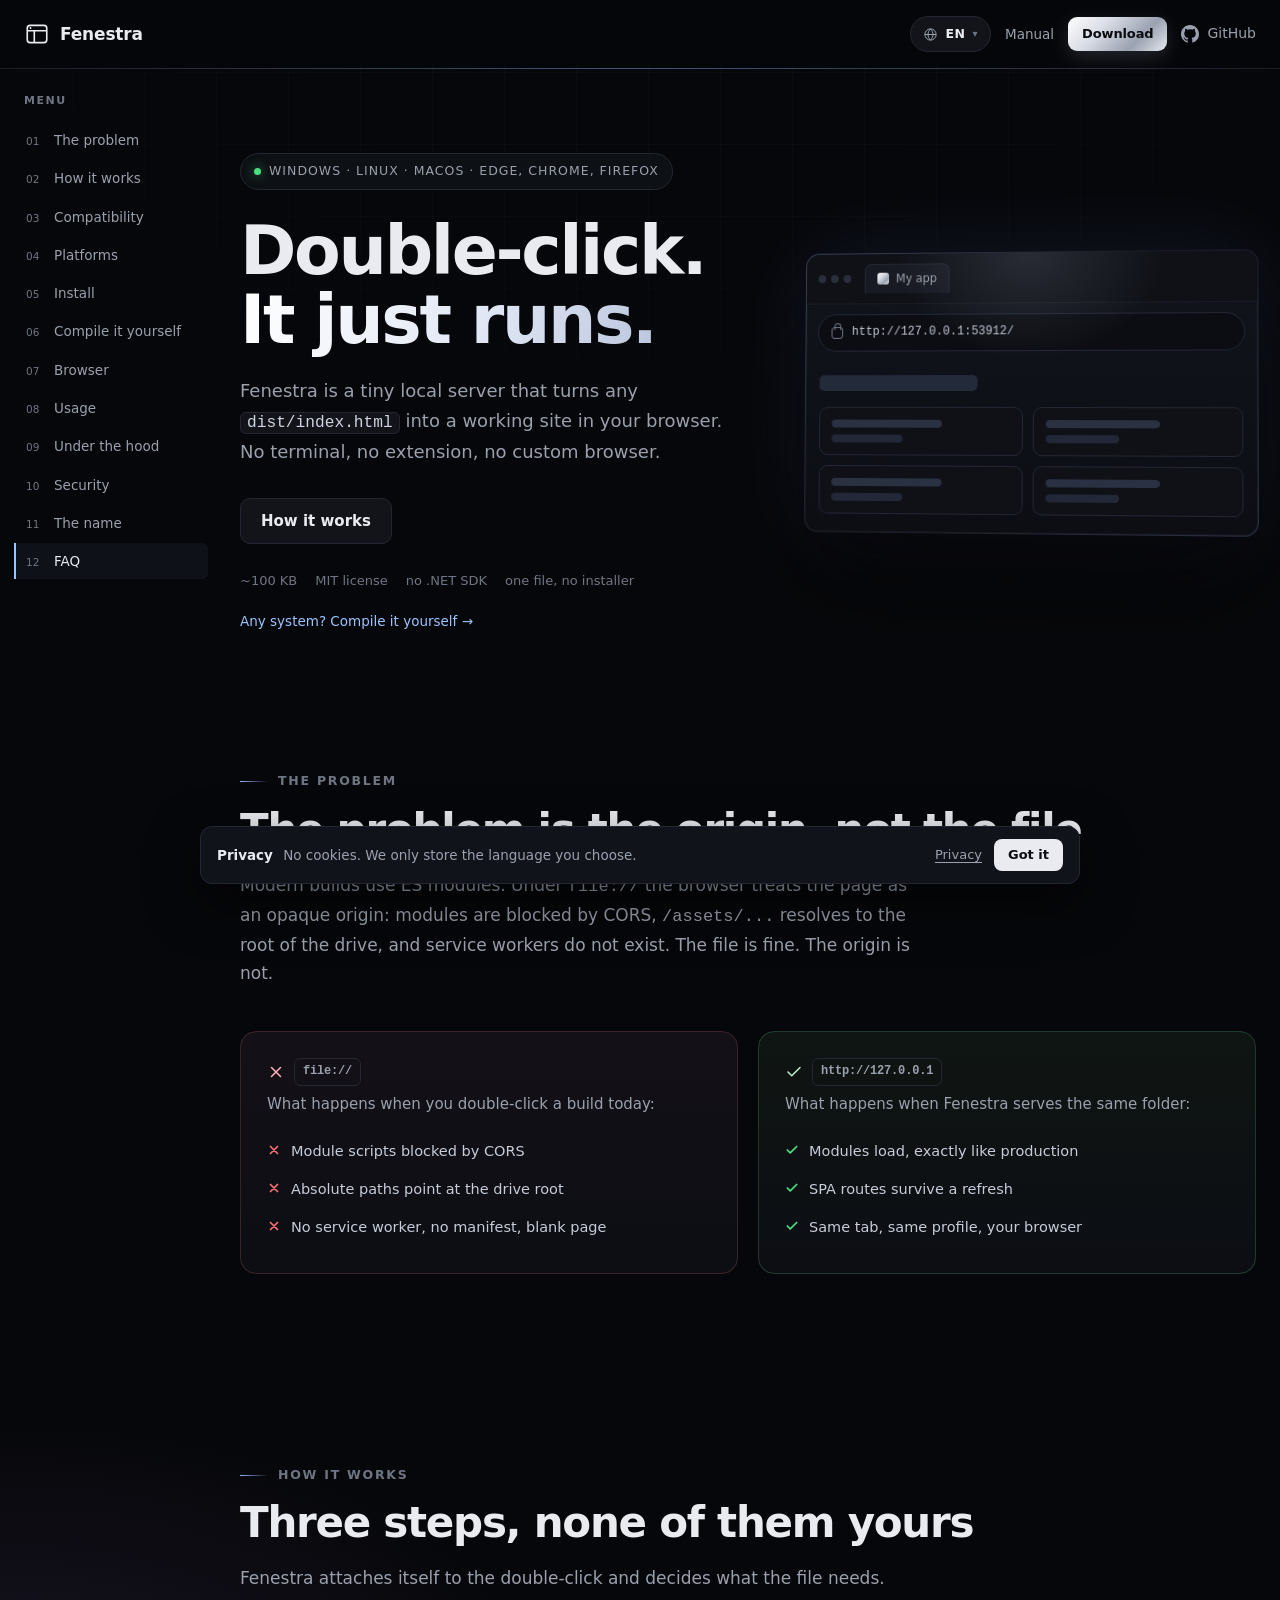
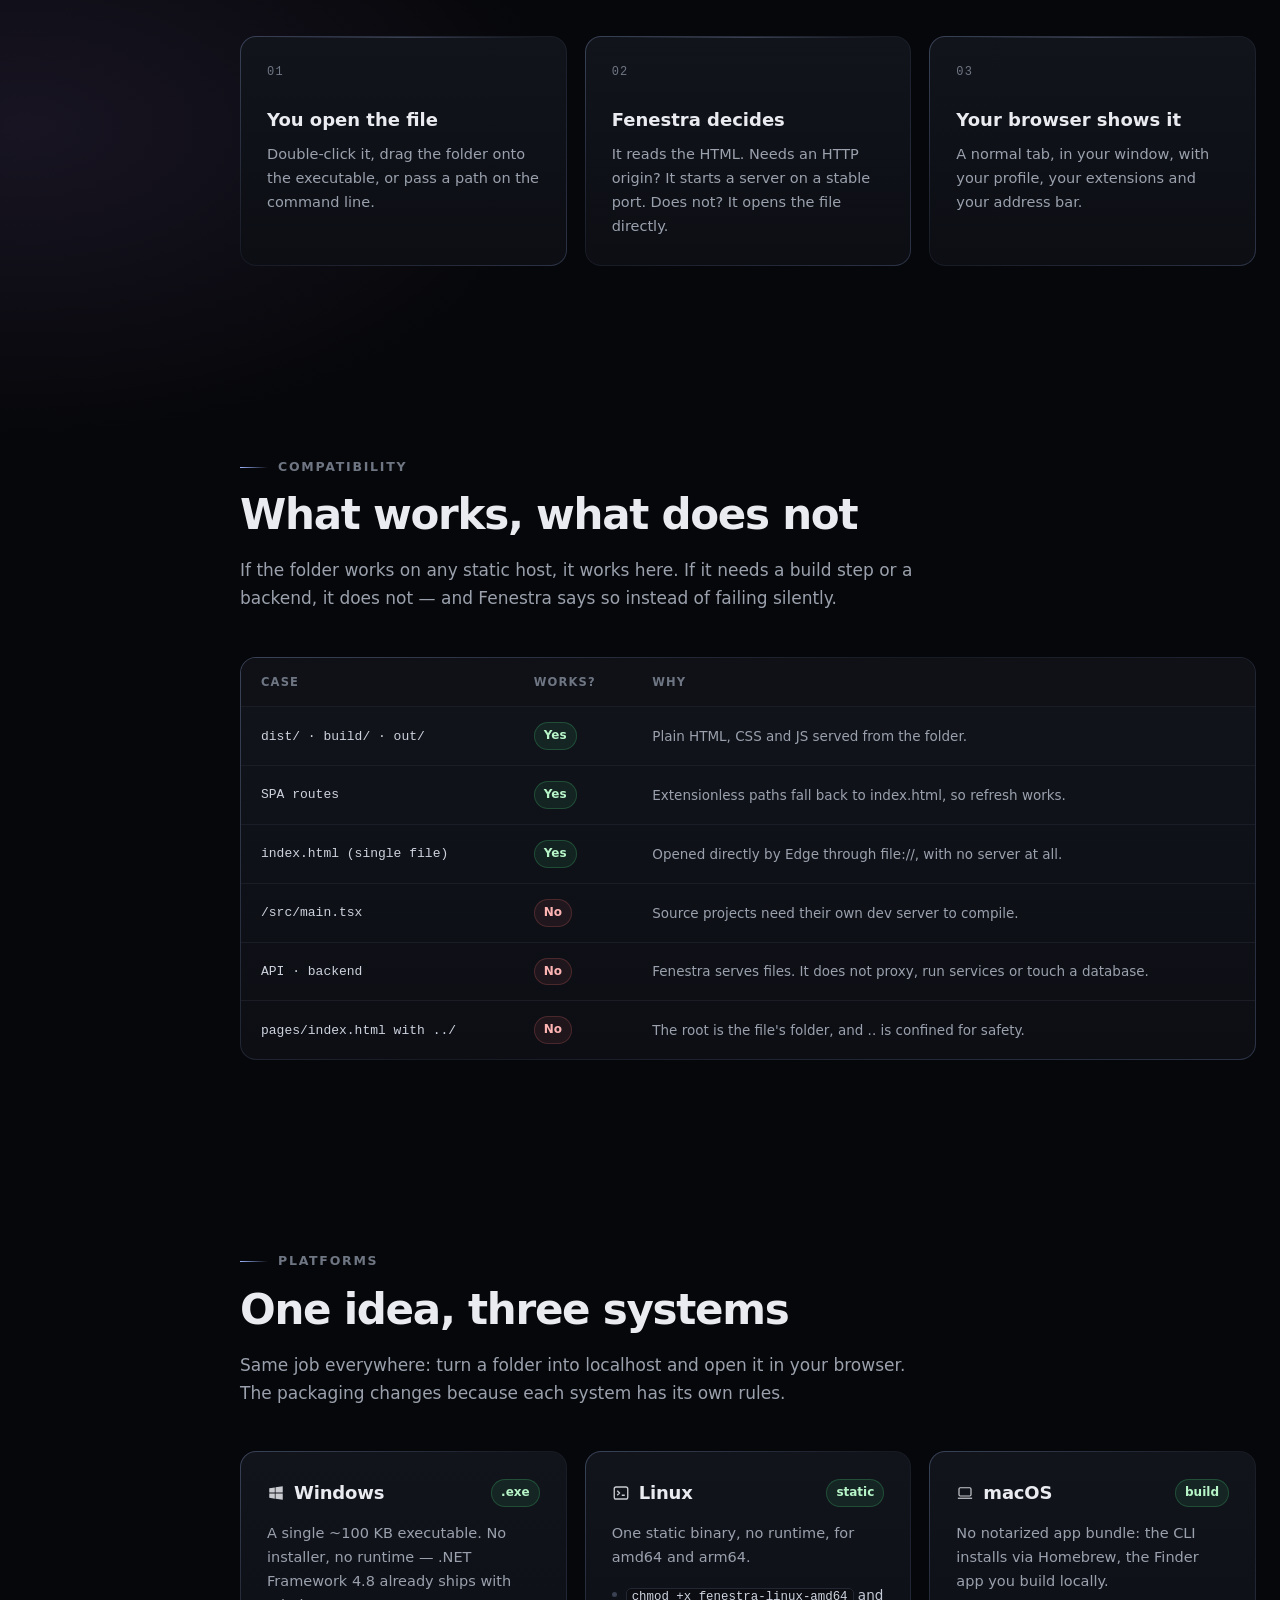
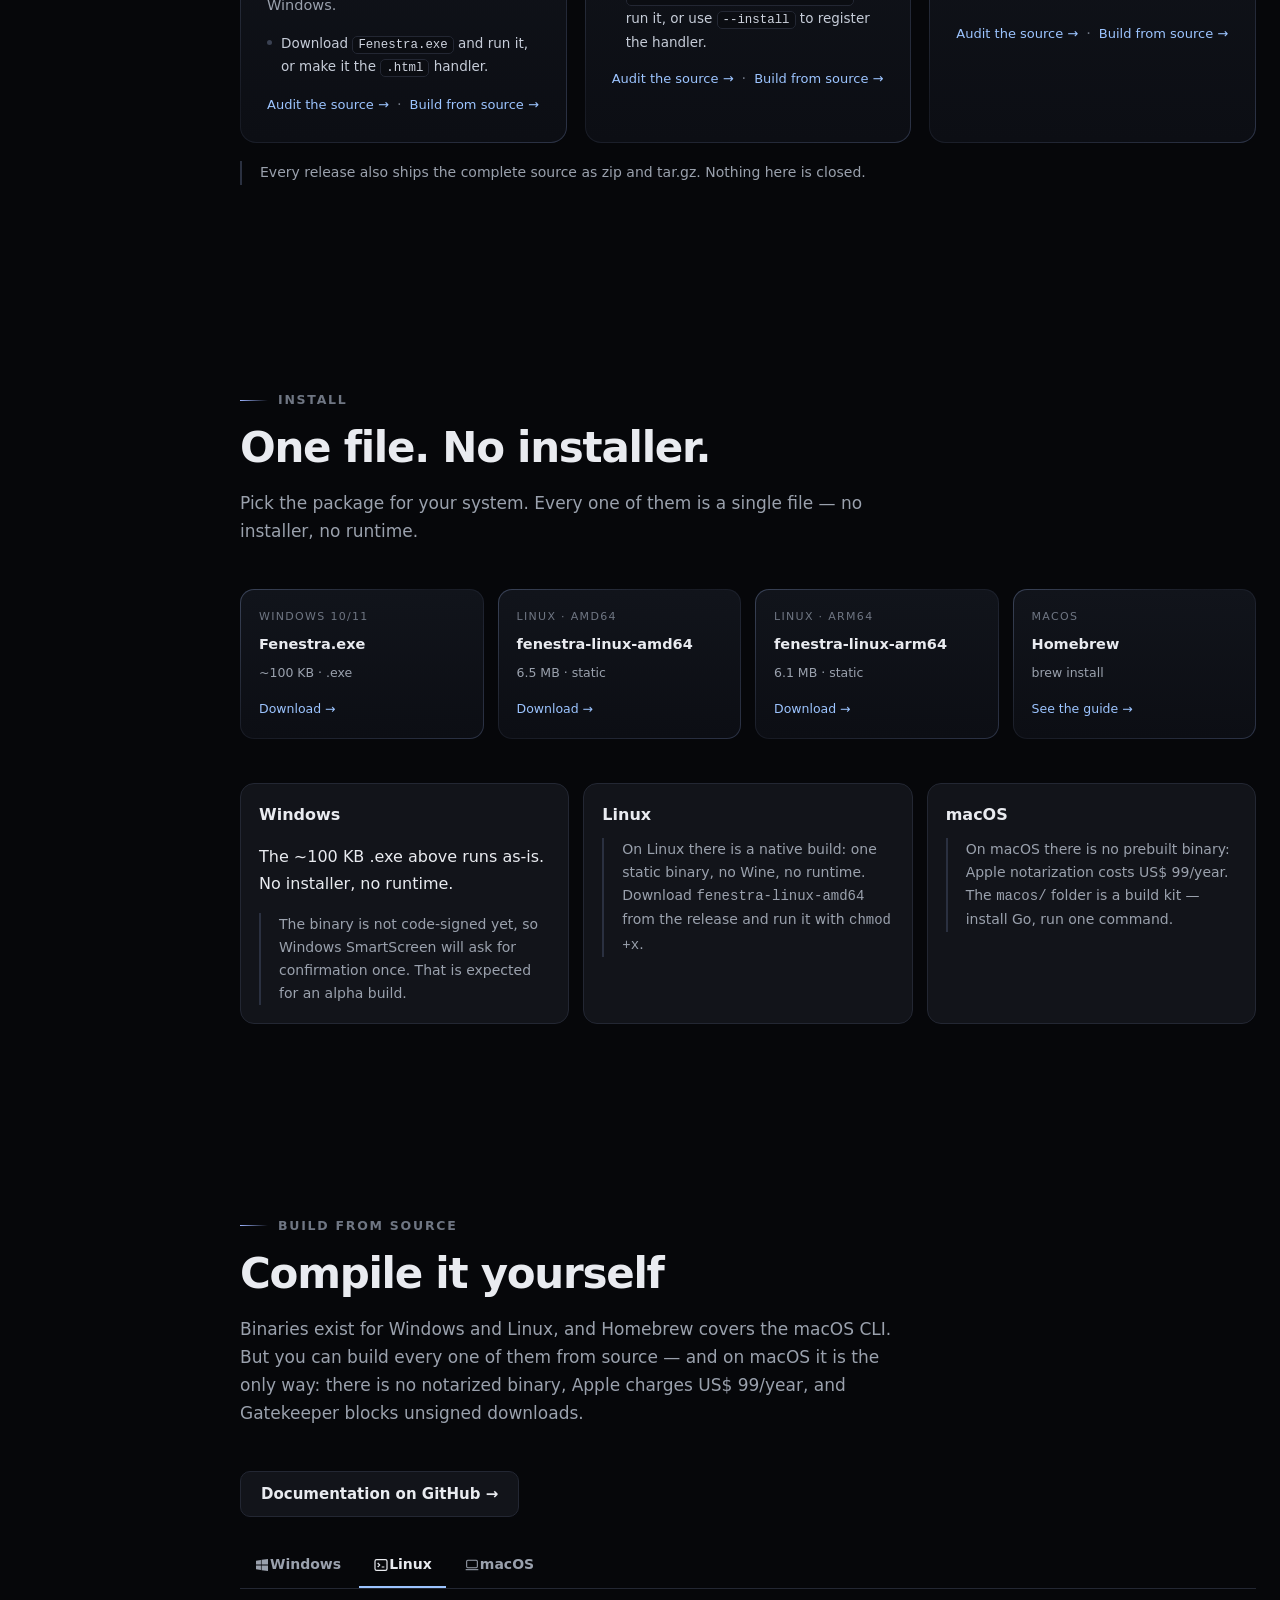
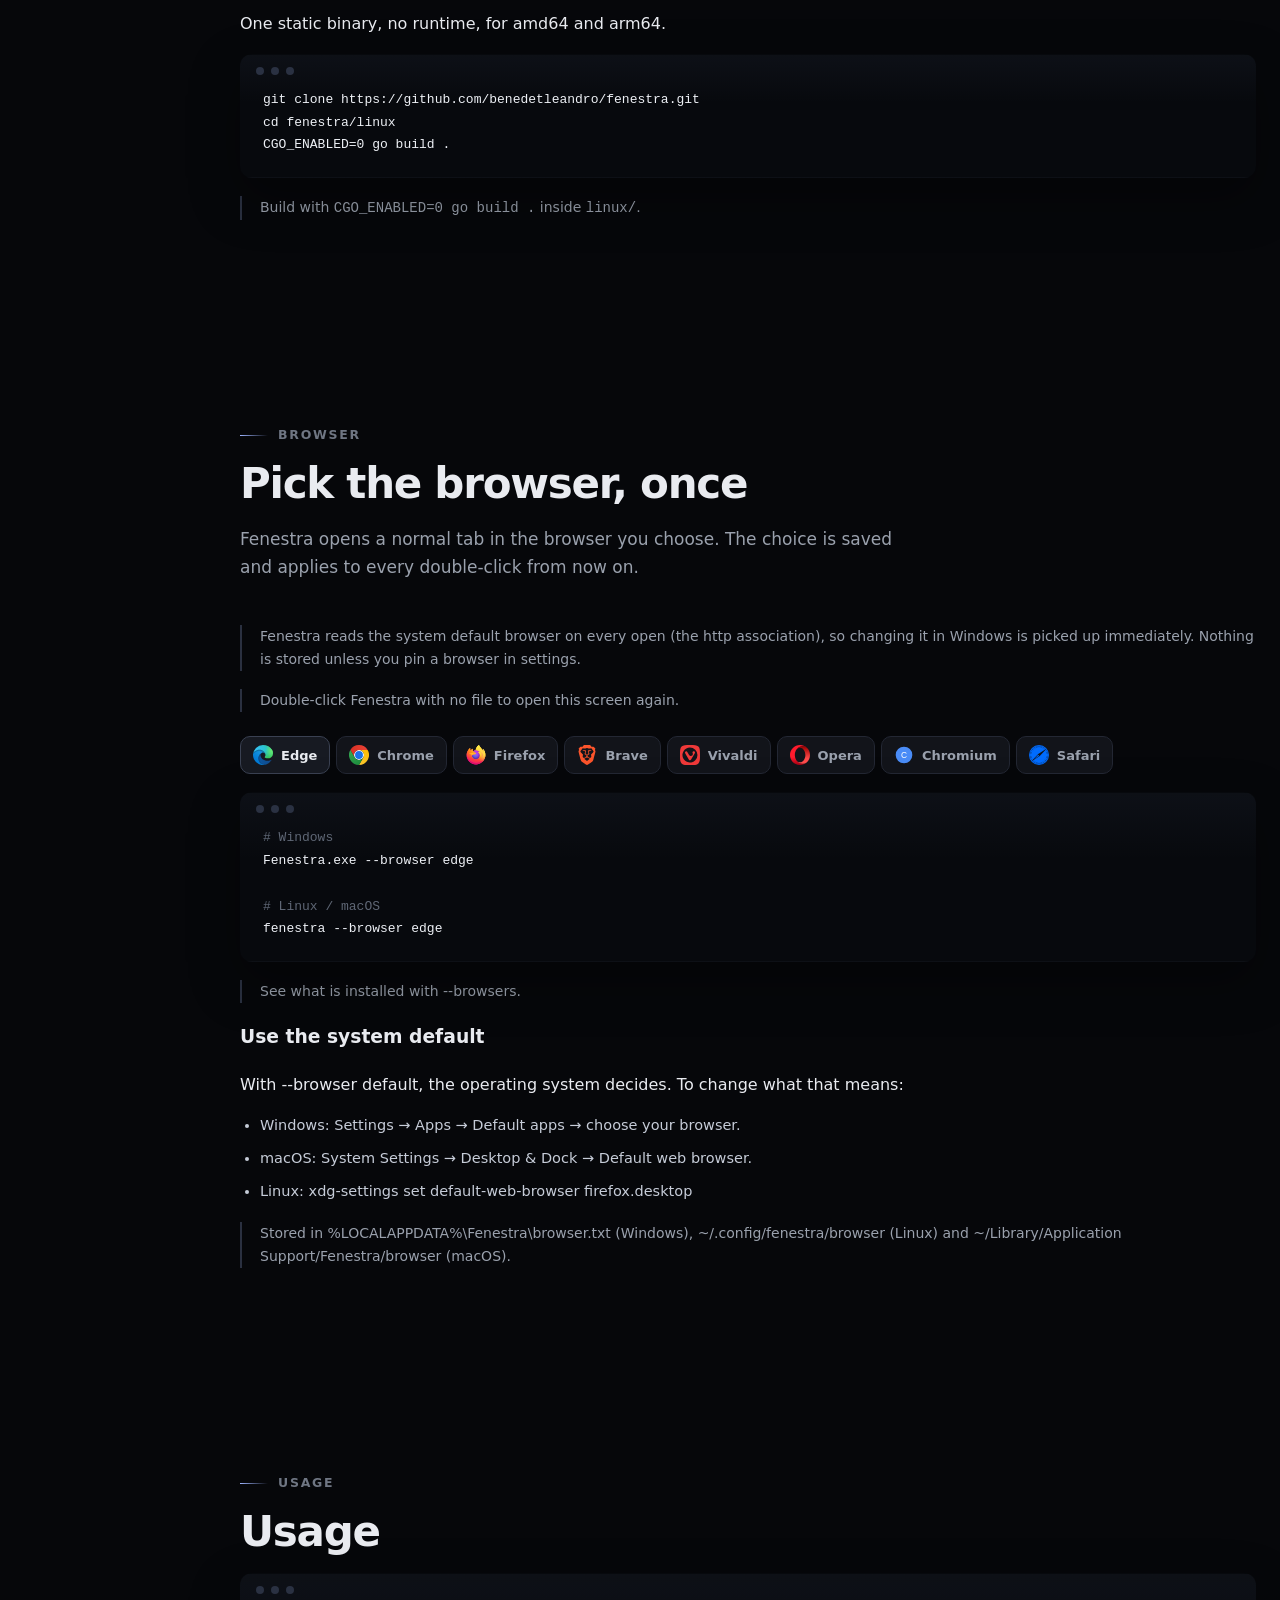
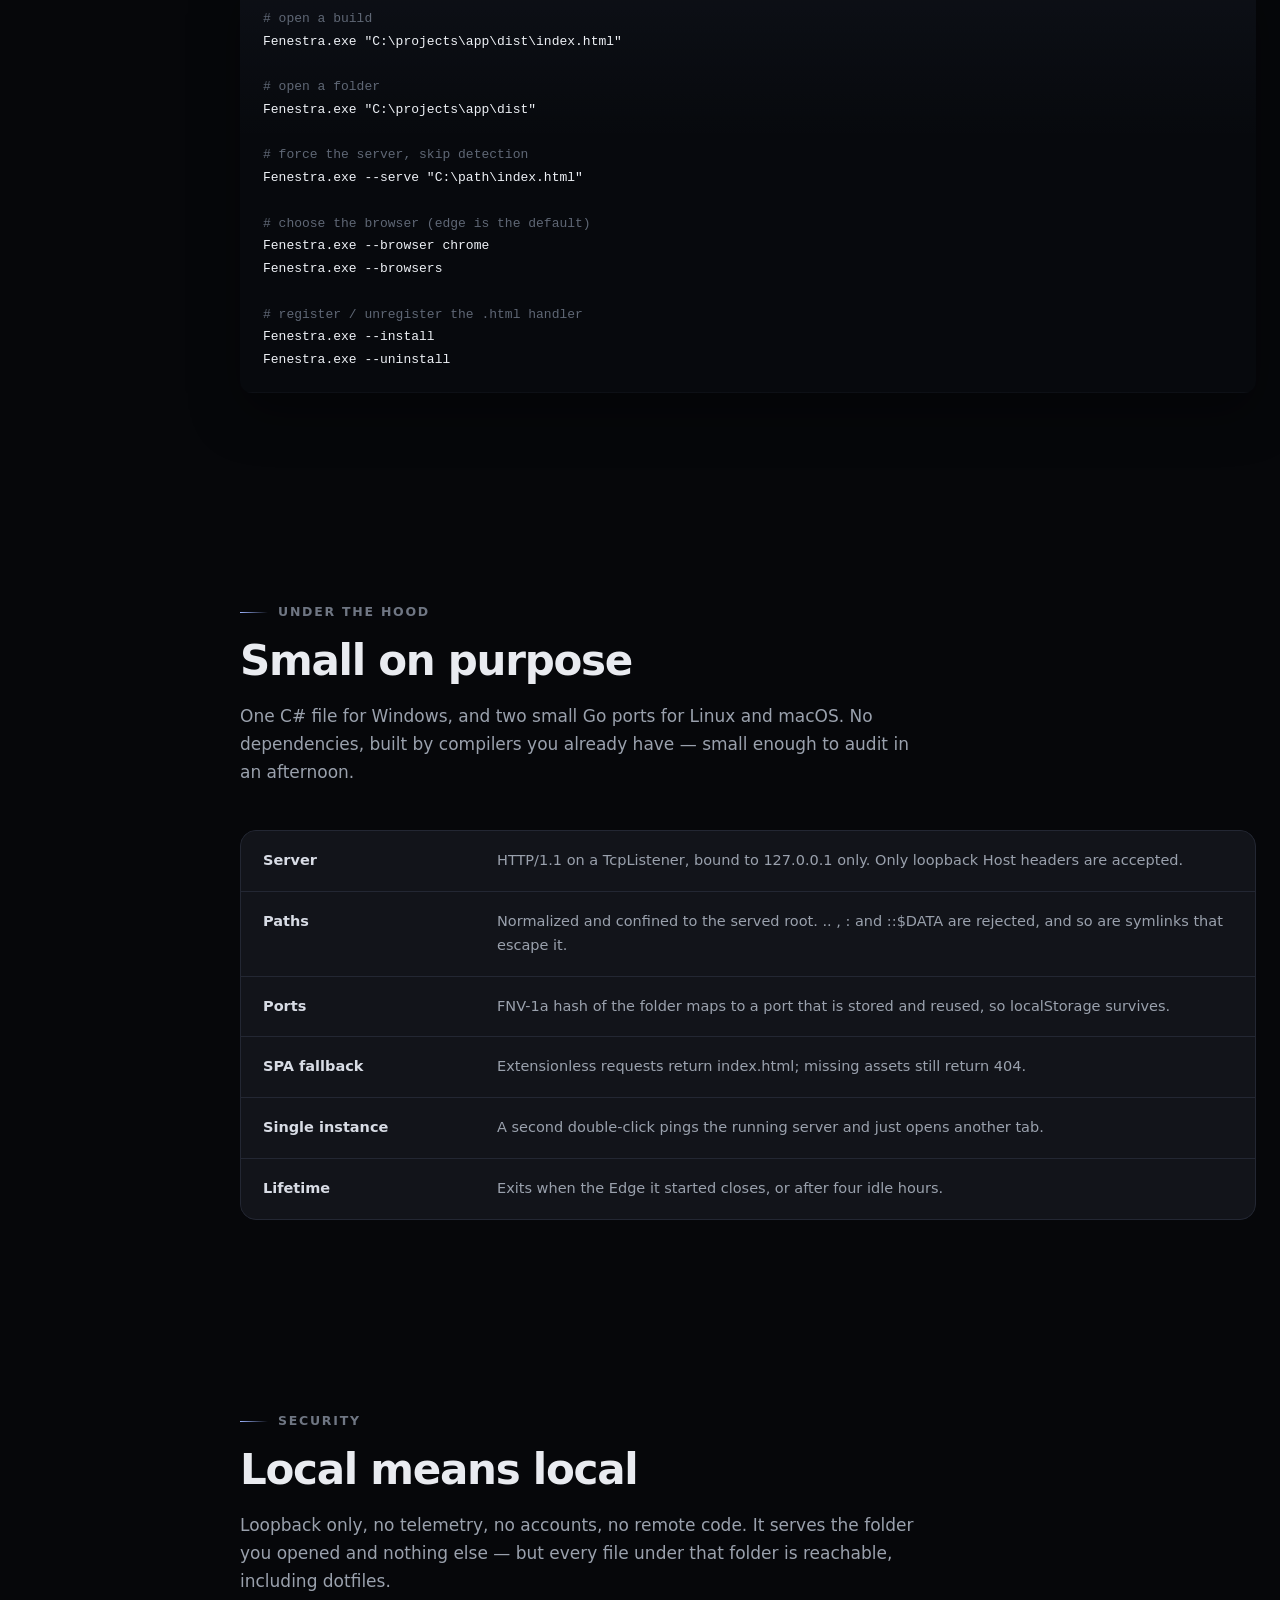
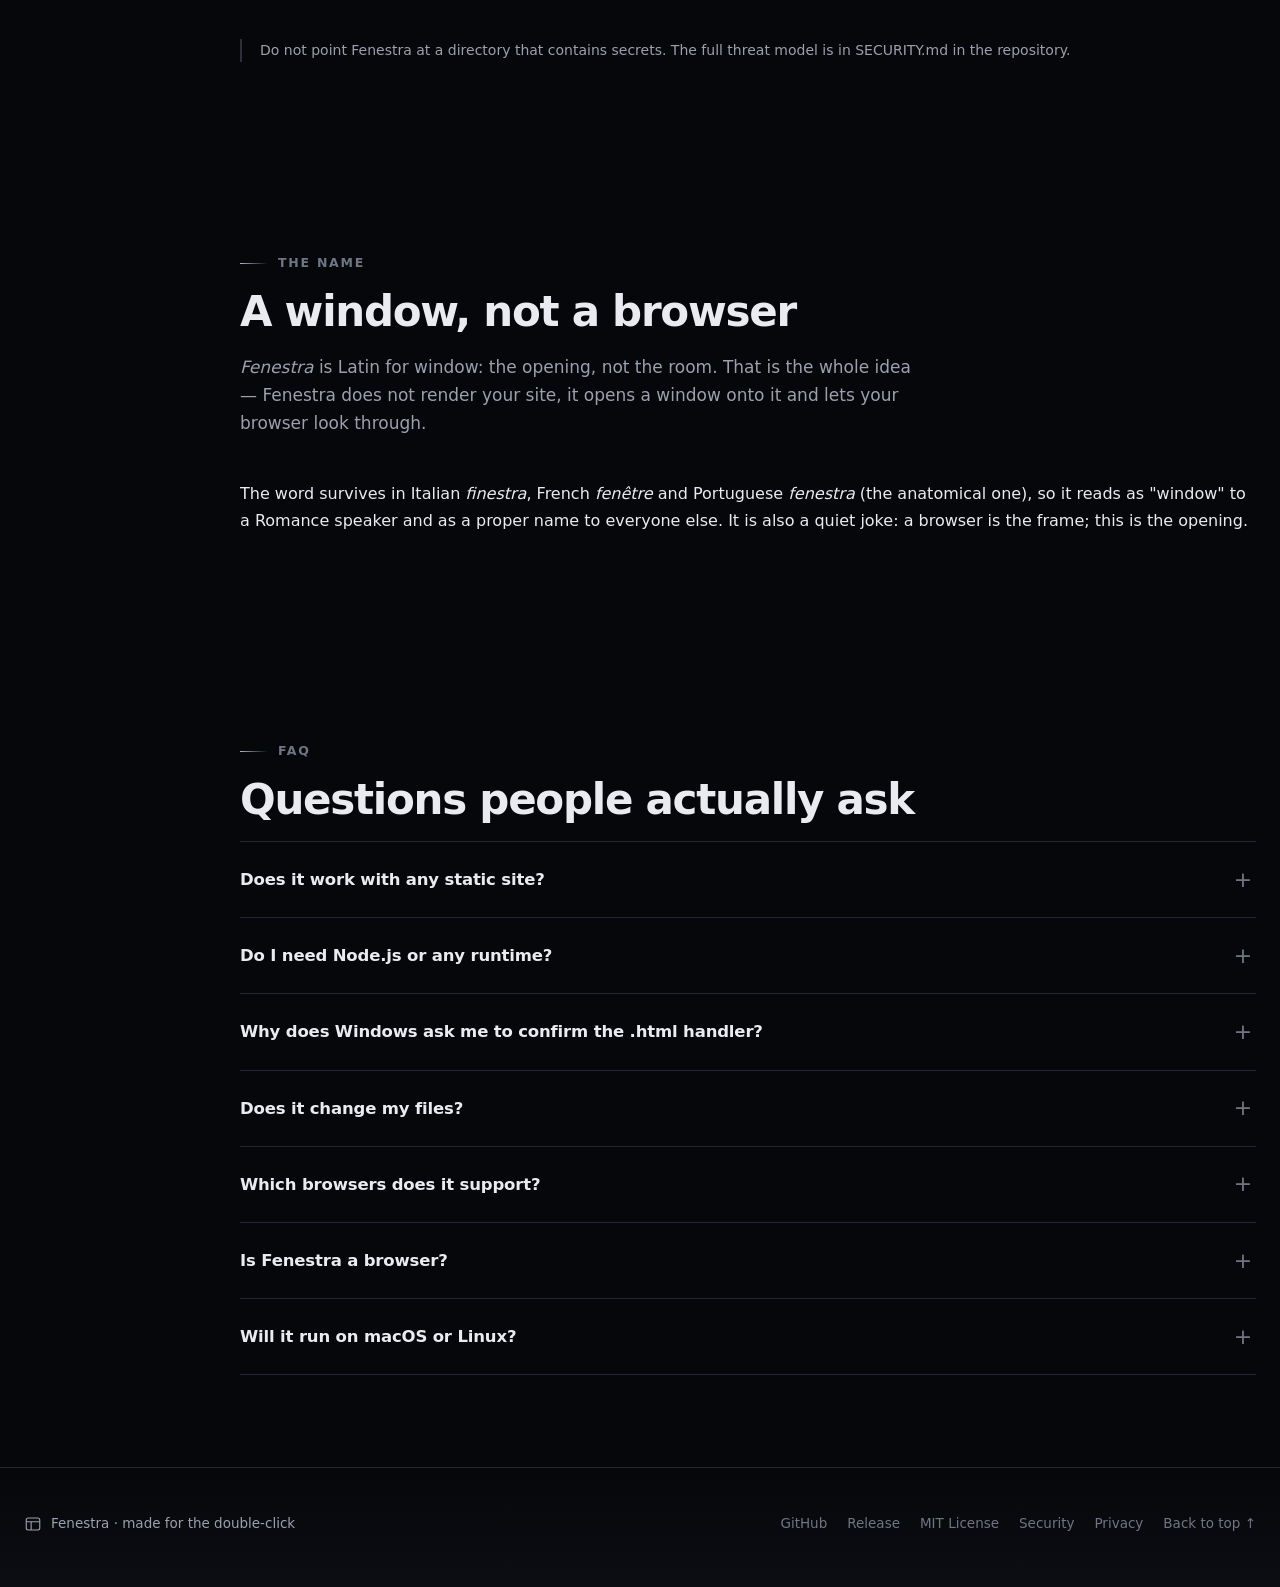
==== commit 83c9198a: "Docs: reflect embedded manual and ~100 KB executable" ====
--- a/docs/index.html
+++ b/docs/index.html
@@ -136,7 +136,7 @@
           </div>
 
           <div class="hero-meta">
-            <span>54 KB</span>
+            <span>~100 KB</span>
             <span data-i18n="hero.meta1">MIT license</span>
             <span data-i18n="hero.meta2">no .NET SDK</span>
             <span data-i18n="hero.meta3">one file, no installer</span>
@@ -309,7 +309,7 @@
               <span class="os"><svg viewBox="0 0 24 24" fill="currentColor" aria-hidden="true"><path d="M3 5.6 10.4 4.5v6.9H3zM11.4 4.3 21 3v8.4h-9.6zM3 12.6h7.4v6.9L3 18.4zM11.4 12.6H21V21l-9.6-1.3z"/></svg>Windows</span>
               <span class="pill yes" data-i18n="plat.win.tag">.exe</span>
             </header>
-            <p data-i18n="plat.win.desc">A single 54 KB executable. No installer, no runtime — .NET Framework 4.8 already ships with Windows.</p>
+            <p data-i18n="plat.win.desc">A single ~100 KB executable. No installer, no runtime — .NET Framework 4.8 already ships with Windows.</p>
             <ul>
               <li data-i18n-html="plat.win.run">Download <code>Fenestra.exe</code> and run it, or make it the <code>.html</code> handler.</li>
             </ul>
@@ -359,7 +359,7 @@
           <a class="dl-card" href="https://github.com/benedetleandro/fenestra/releases/download/v0.7.0/Fenestra.exe">
             <span class="dl-os">Windows 10/11</span>
             <strong>Fenestra.exe</strong>
-            <span class="dl-meta">51 KB · .exe</span>
+            <span class="dl-meta">~100 KB · .exe</span>
             <span class="dl-go" data-i18n="dl.download">Download →</span>
           </a>
           <a class="dl-card" href="https://github.com/benedetleandro/fenestra/releases/download/v0.7.0/fenestra-linux-amd64">
@@ -387,7 +387,7 @@
         <div class="os-notes">
           <div class="os-note">
             <h3 data-i18n="install.dl">Windows</h3>
-            <p class="muted" data-i18n="install.dlText">The 54 KB .exe above runs as-is. No installer, no runtime.</p>
+            <p class="muted" data-i18n="install.dlText">The ~100 KB .exe above runs as-is. No installer, no runtime.</p>
             <div class="side-note" data-i18n="install.signNote">
               The binary is not code-signed yet, so Windows SmartScreen will ask for confirmation
               once. That is expected for an alpha build.
@@ -436,7 +436,7 @@
 
         <div class="build-panels">
           <div class="tab-panel" data-panel="win">
-            <p data-i18n="plat.win.desc">A single 54 KB executable. No installer, no runtime — .NET Framework 4.8 already ships with Windows.</p>
+            <p data-i18n="plat.win.desc">A single ~100 KB executable. No installer, no runtime — .NET Framework 4.8 already ships with Windows.</p>
             <div class="code-block">
               <button class="copy" type="button" data-i18n="code.copy">Copy</button>
               <pre><span class="cmt"># requires only the csc.exe that ships with Windows</span>
@@ -701,7 +701,7 @@
           </details>
           <details>
             <summary data-i18n="faq.q2">Do I need Node.js or any runtime?</summary>
-            <p data-i18n="faq.a2">No. Fenestra is a single 54 KB executable built against the .NET Framework that ships with Windows. Nothing to install, nothing to keep updated.</p>
+            <p data-i18n="faq.a2">No. Fenestra is a single ~100 KB executable built against the .NET Framework that ships with Windows. Nothing to install, nothing to keep updated.</p>
           </details>
           <details>
             <summary data-i18n="faq.q3">Why does Windows ask me to confirm the .html handler?</summary>
@@ -775,8 +775,8 @@
     </div>
   </div>
 
-  <script src="locales.js?v=8"></script>
-  <script src="app.js?v=0.7.0.17"></script>
+  <script src="locales.js?v=9"></script>
+  <script src="app.js?v=0.7.0.18"></script>
   <script>
   (function () {
     try { if (localStorage.getItem("fenestra-privacy") === "1") return; } catch (e) {}
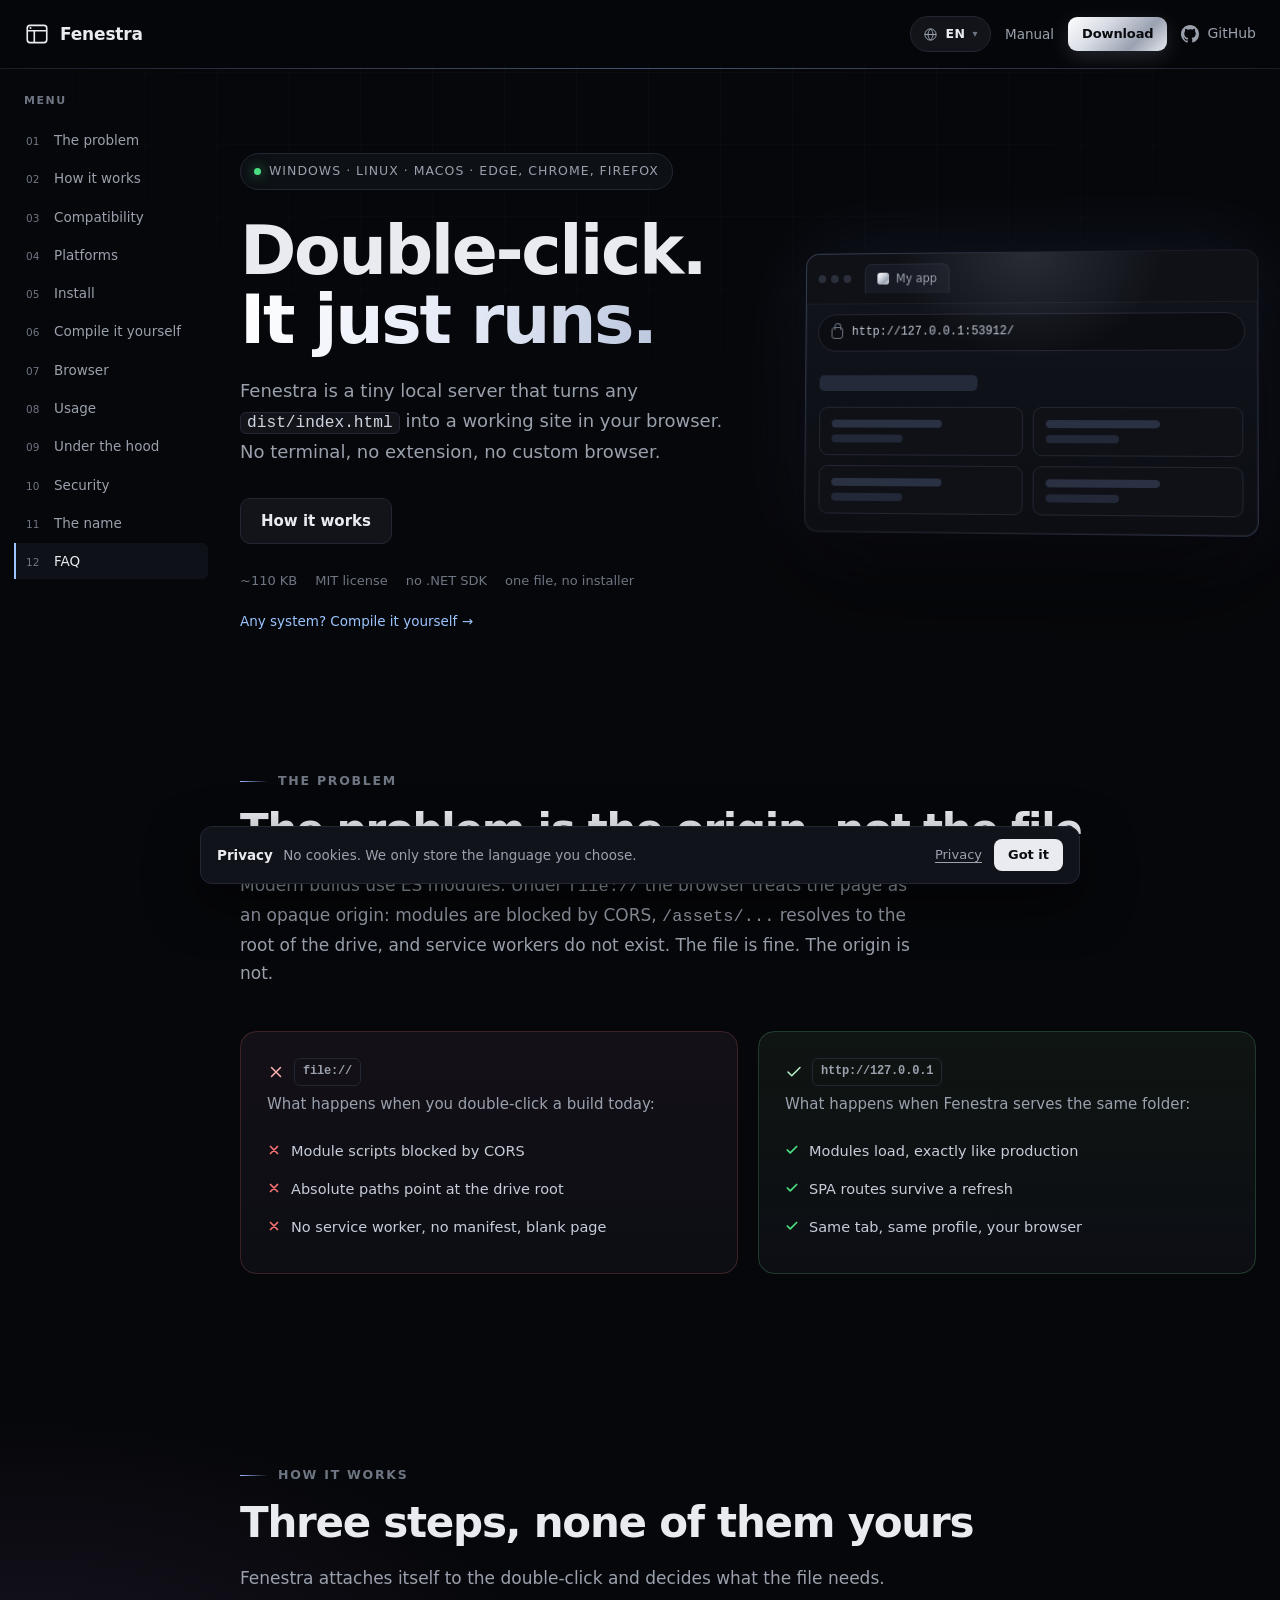
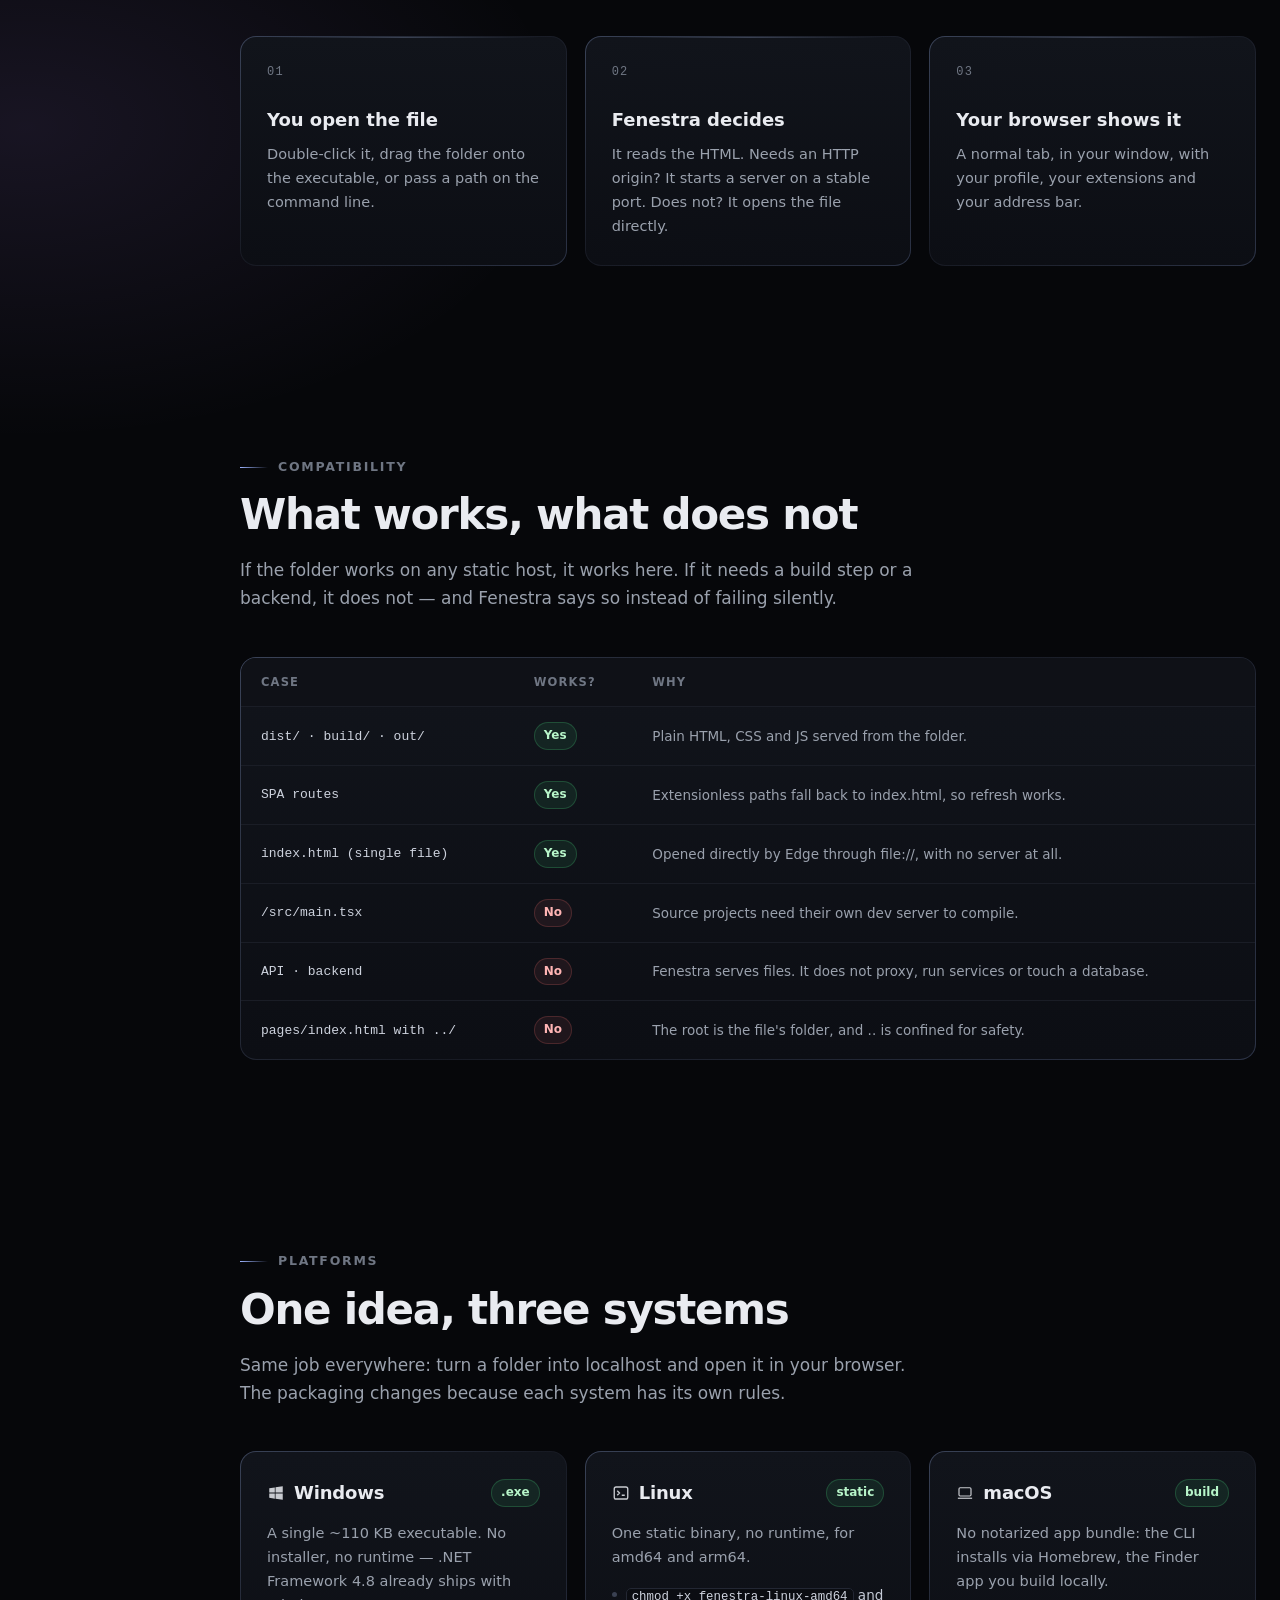
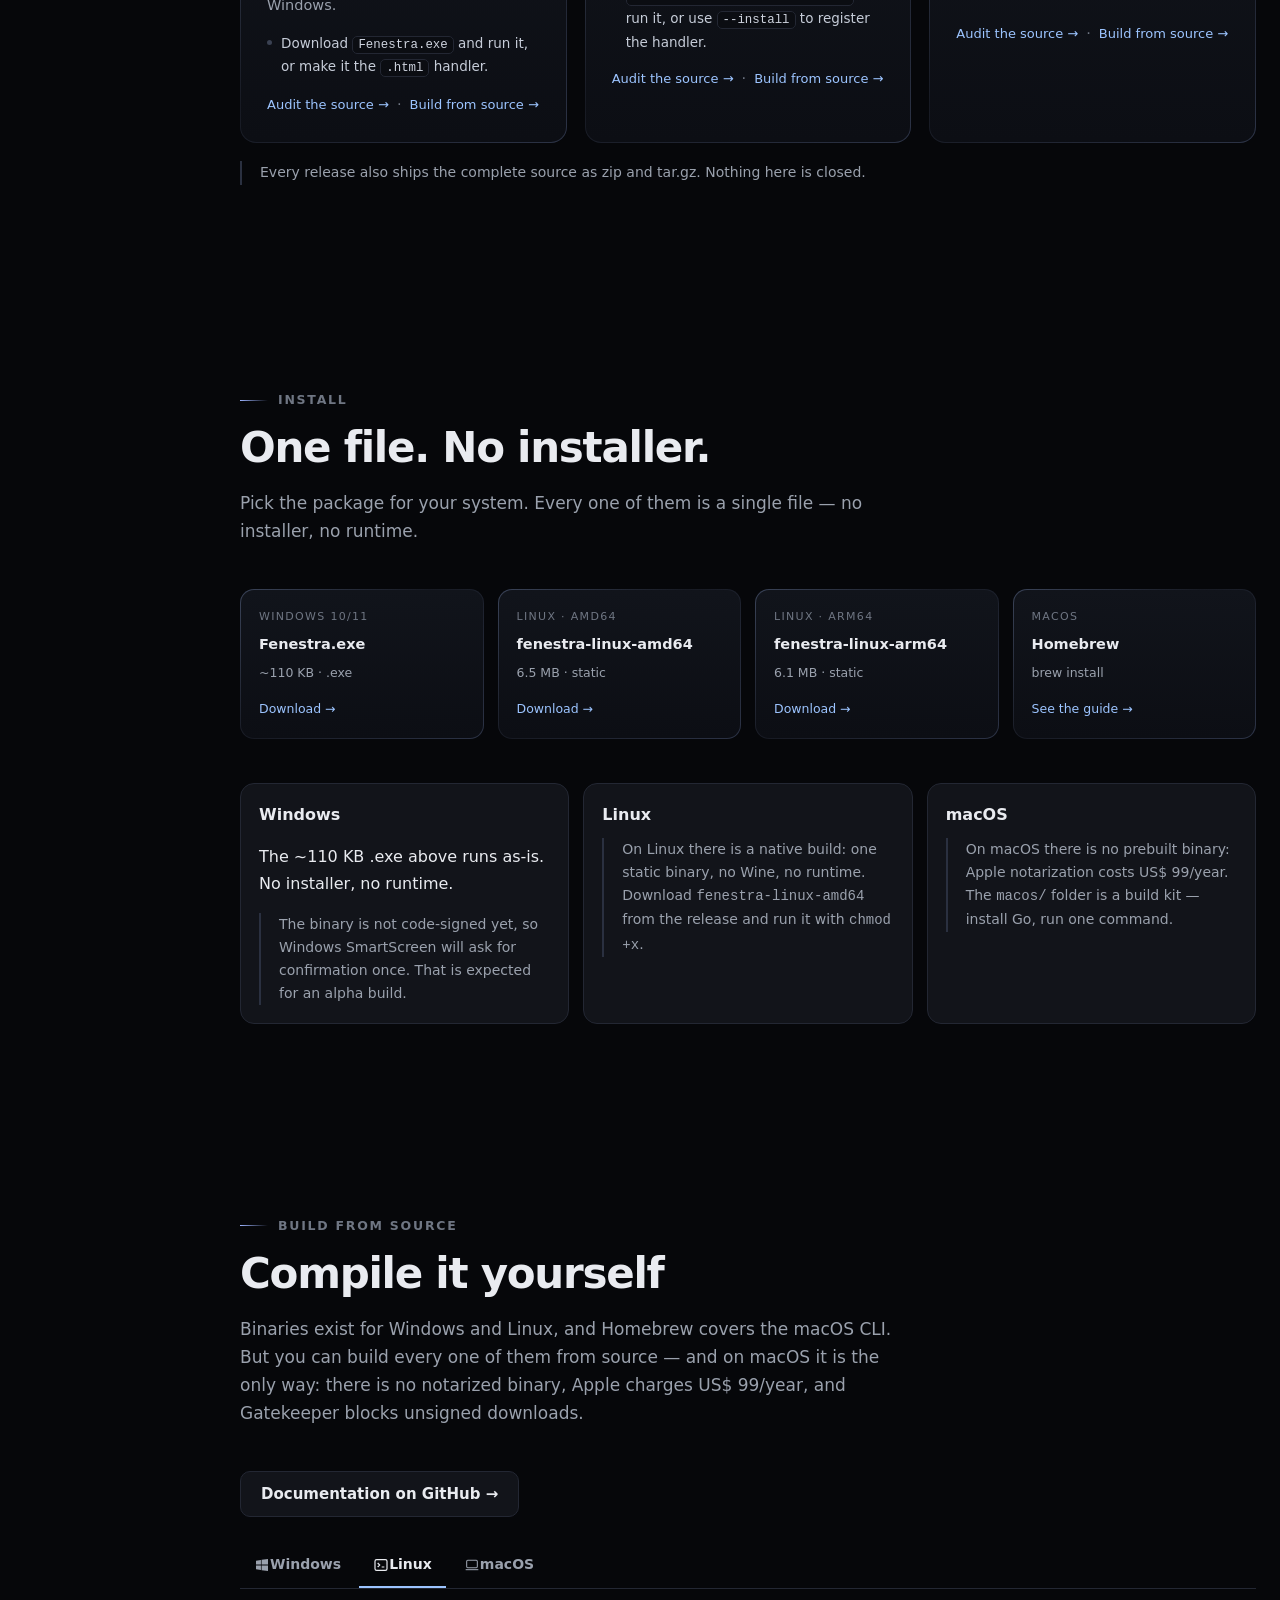
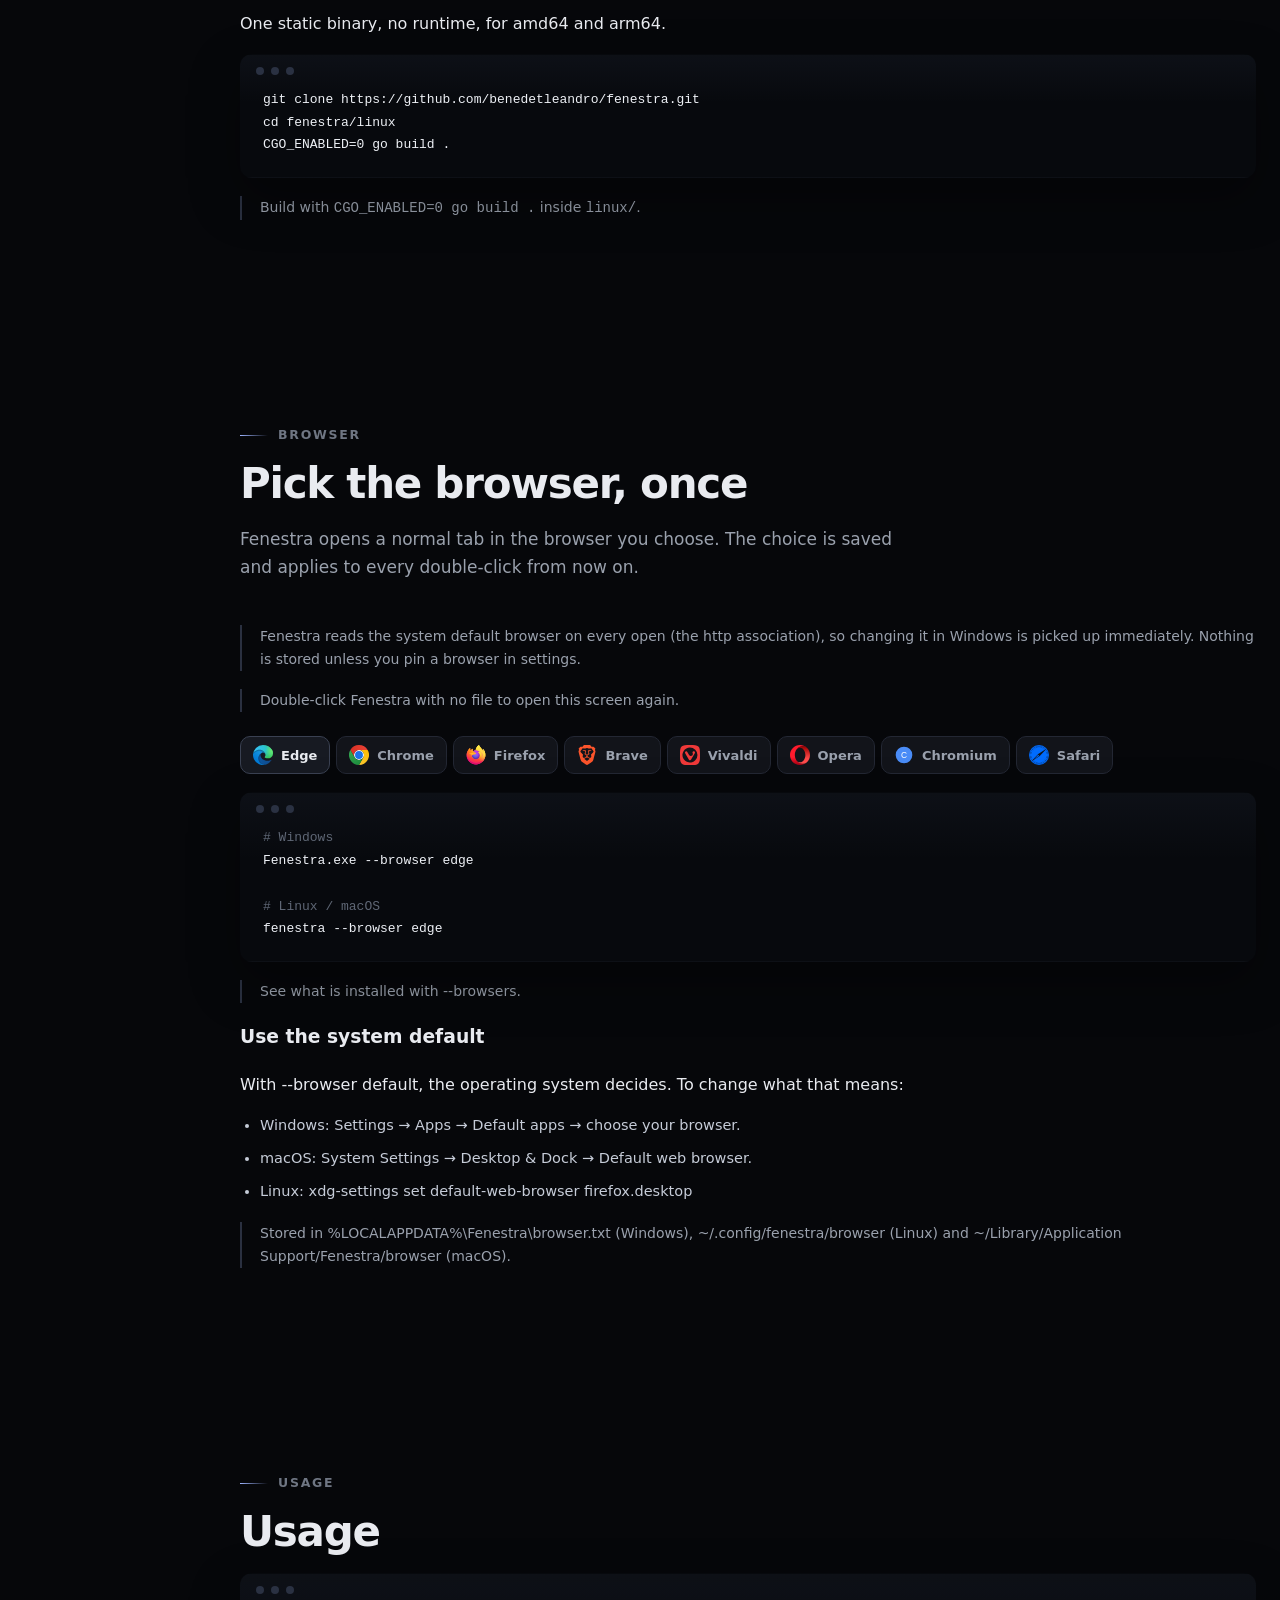
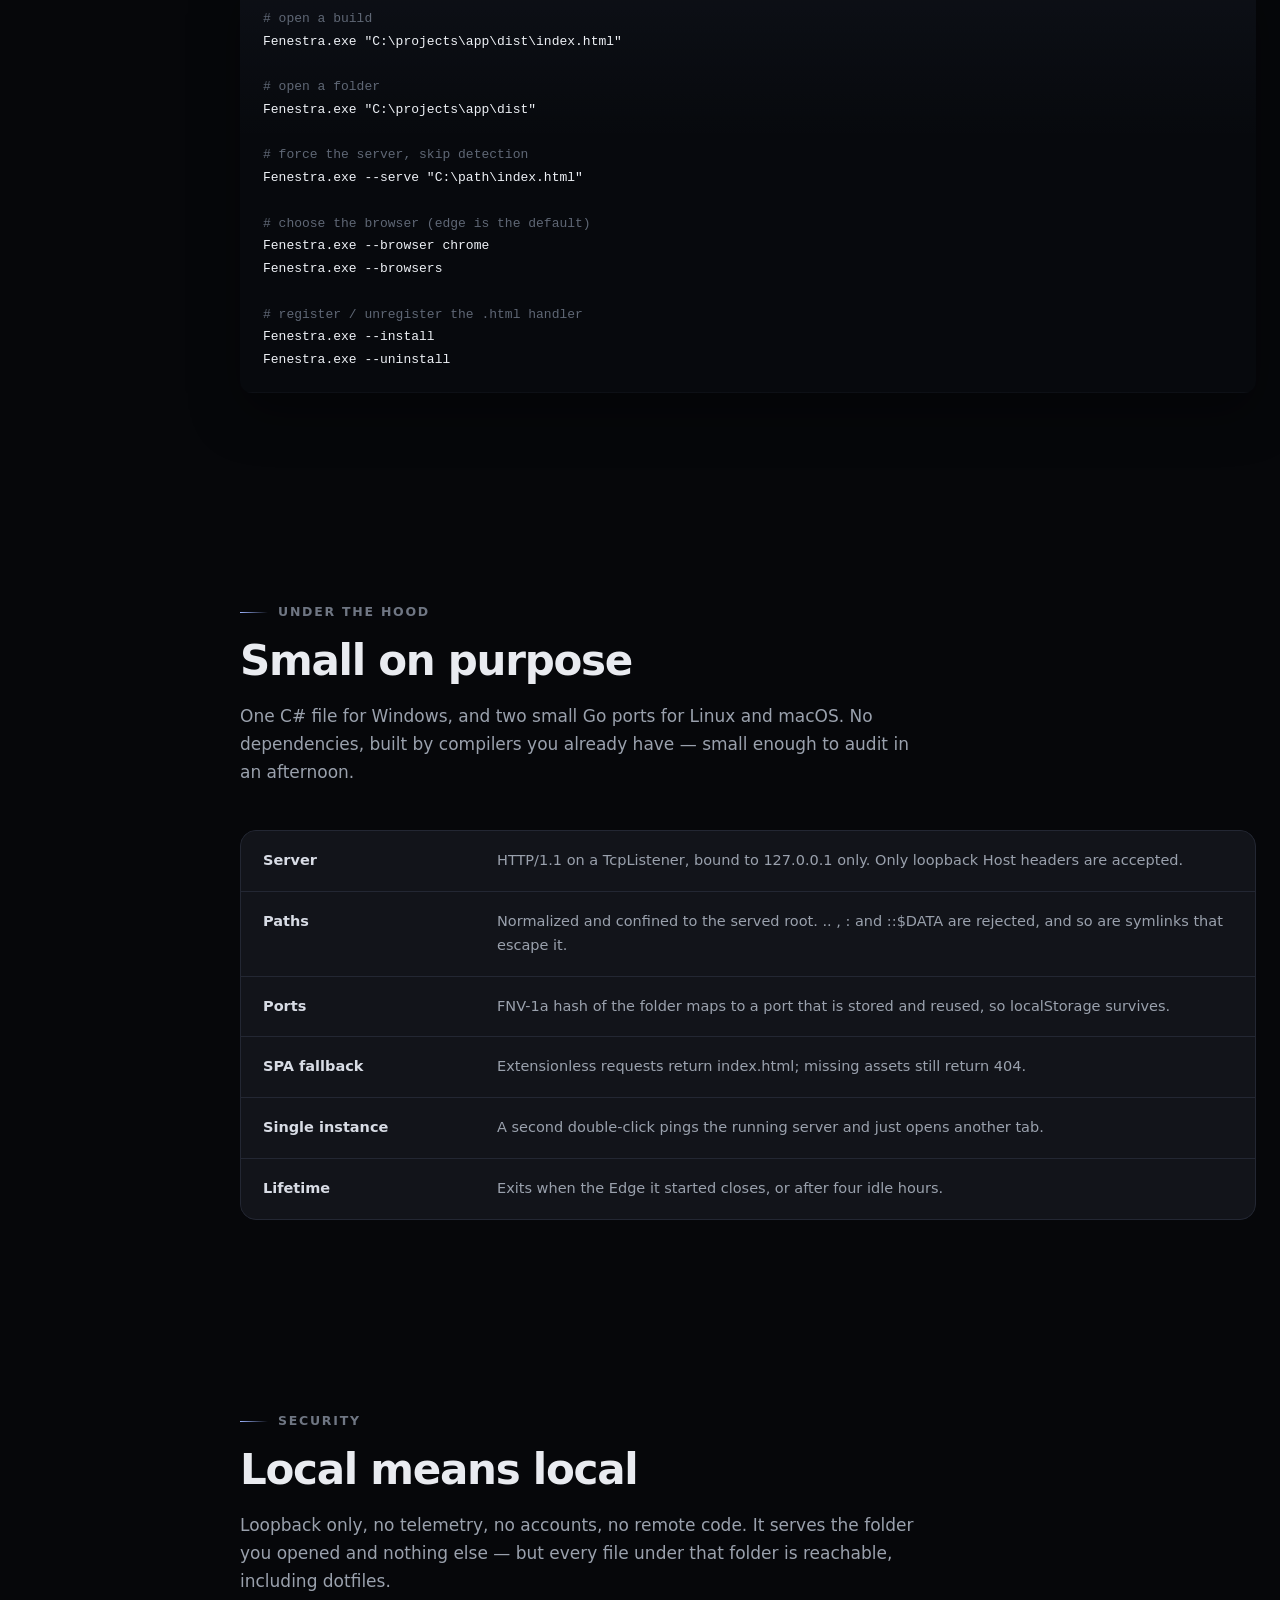
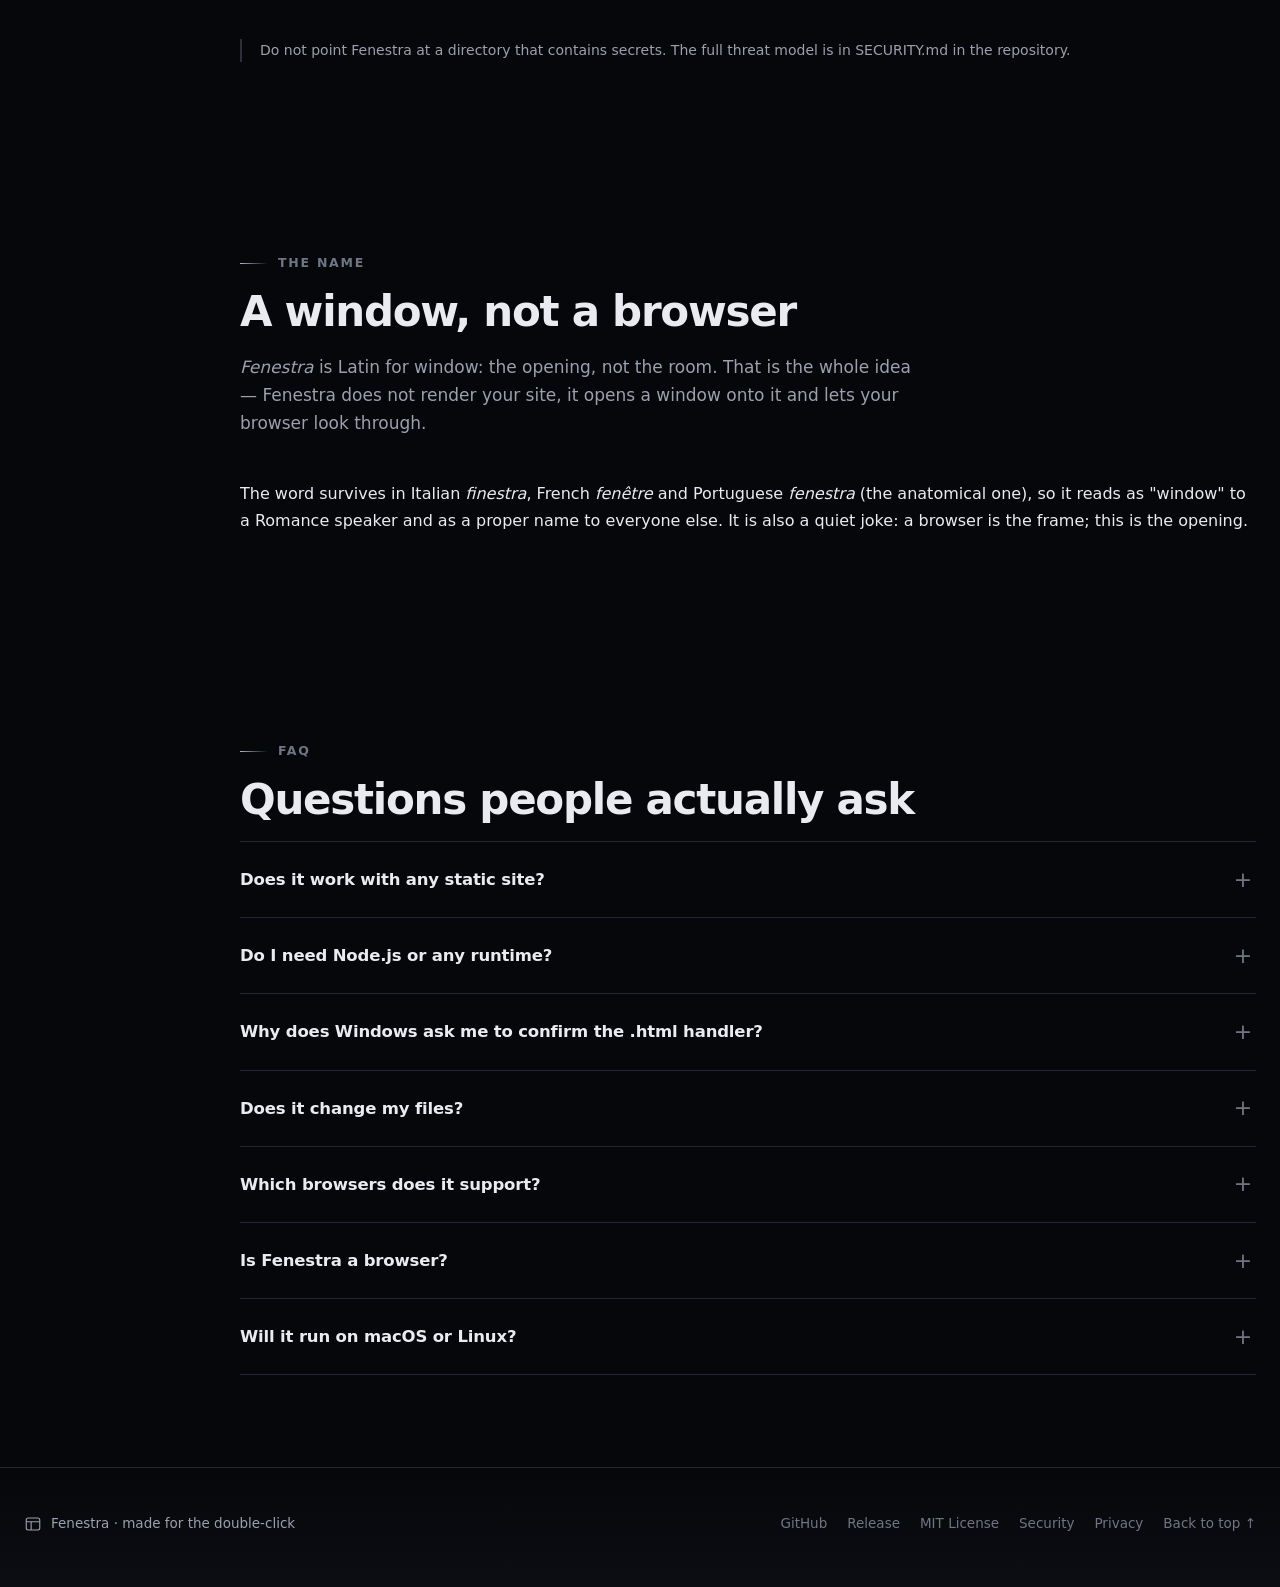
==== commit 39ffc5b7: "Docs: add version.json and update size text" ====
--- a/docs/index.html
+++ b/docs/index.html
@@ -136,7 +136,7 @@
           </div>
 
           <div class="hero-meta">
-            <span>~100 KB</span>
+            <span>~110 KB</span>
             <span data-i18n="hero.meta1">MIT license</span>
             <span data-i18n="hero.meta2">no .NET SDK</span>
             <span data-i18n="hero.meta3">one file, no installer</span>
@@ -309,7 +309,7 @@
               <span class="os"><svg viewBox="0 0 24 24" fill="currentColor" aria-hidden="true"><path d="M3 5.6 10.4 4.5v6.9H3zM11.4 4.3 21 3v8.4h-9.6zM3 12.6h7.4v6.9L3 18.4zM11.4 12.6H21V21l-9.6-1.3z"/></svg>Windows</span>
               <span class="pill yes" data-i18n="plat.win.tag">.exe</span>
             </header>
-            <p data-i18n="plat.win.desc">A single ~100 KB executable. No installer, no runtime — .NET Framework 4.8 already ships with Windows.</p>
+            <p data-i18n="plat.win.desc">A single ~110 KB executable. No installer, no runtime — .NET Framework 4.8 already ships with Windows.</p>
             <ul>
               <li data-i18n-html="plat.win.run">Download <code>Fenestra.exe</code> and run it, or make it the <code>.html</code> handler.</li>
             </ul>
@@ -359,7 +359,7 @@
           <a class="dl-card" href="https://github.com/benedetleandro/fenestra/releases/download/v0.7.0/Fenestra.exe">
             <span class="dl-os">Windows 10/11</span>
             <strong>Fenestra.exe</strong>
-            <span class="dl-meta">~100 KB · .exe</span>
+            <span class="dl-meta">~110 KB · .exe</span>
             <span class="dl-go" data-i18n="dl.download">Download →</span>
           </a>
           <a class="dl-card" href="https://github.com/benedetleandro/fenestra/releases/download/v0.7.0/fenestra-linux-amd64">
@@ -387,7 +387,7 @@
         <div class="os-notes">
           <div class="os-note">
             <h3 data-i18n="install.dl">Windows</h3>
-            <p class="muted" data-i18n="install.dlText">The ~100 KB .exe above runs as-is. No installer, no runtime.</p>
+            <p class="muted" data-i18n="install.dlText">The ~110 KB .exe above runs as-is. No installer, no runtime.</p>
             <div class="side-note" data-i18n="install.signNote">
               The binary is not code-signed yet, so Windows SmartScreen will ask for confirmation
               once. That is expected for an alpha build.
@@ -436,7 +436,7 @@
 
         <div class="build-panels">
           <div class="tab-panel" data-panel="win">
-            <p data-i18n="plat.win.desc">A single ~100 KB executable. No installer, no runtime — .NET Framework 4.8 already ships with Windows.</p>
+            <p data-i18n="plat.win.desc">A single ~110 KB executable. No installer, no runtime — .NET Framework 4.8 already ships with Windows.</p>
             <div class="code-block">
               <button class="copy" type="button" data-i18n="code.copy">Copy</button>
               <pre><span class="cmt"># requires only the csc.exe that ships with Windows</span>
@@ -701,7 +701,7 @@
           </details>
           <details>
             <summary data-i18n="faq.q2">Do I need Node.js or any runtime?</summary>
-            <p data-i18n="faq.a2">No. Fenestra is a single ~100 KB executable built against the .NET Framework that ships with Windows. Nothing to install, nothing to keep updated.</p>
+            <p data-i18n="faq.a2">No. Fenestra is a single ~110 KB executable built against the .NET Framework that ships with Windows. Nothing to install, nothing to keep updated.</p>
           </details>
           <details>
             <summary data-i18n="faq.q3">Why does Windows ask me to confirm the .html handler?</summary>
@@ -775,8 +775,8 @@
     </div>
   </div>
 
-  <script src="locales.js?v=9"></script>
-  <script src="app.js?v=0.7.0.18"></script>
+  <script src="locales.js?v=10"></script>
+  <script src="app.js?v=0.7.0.19"></script>
   <script>
   (function () {
     try { if (localStorage.getItem("fenestra-privacy") === "1") return; } catch (e) {}
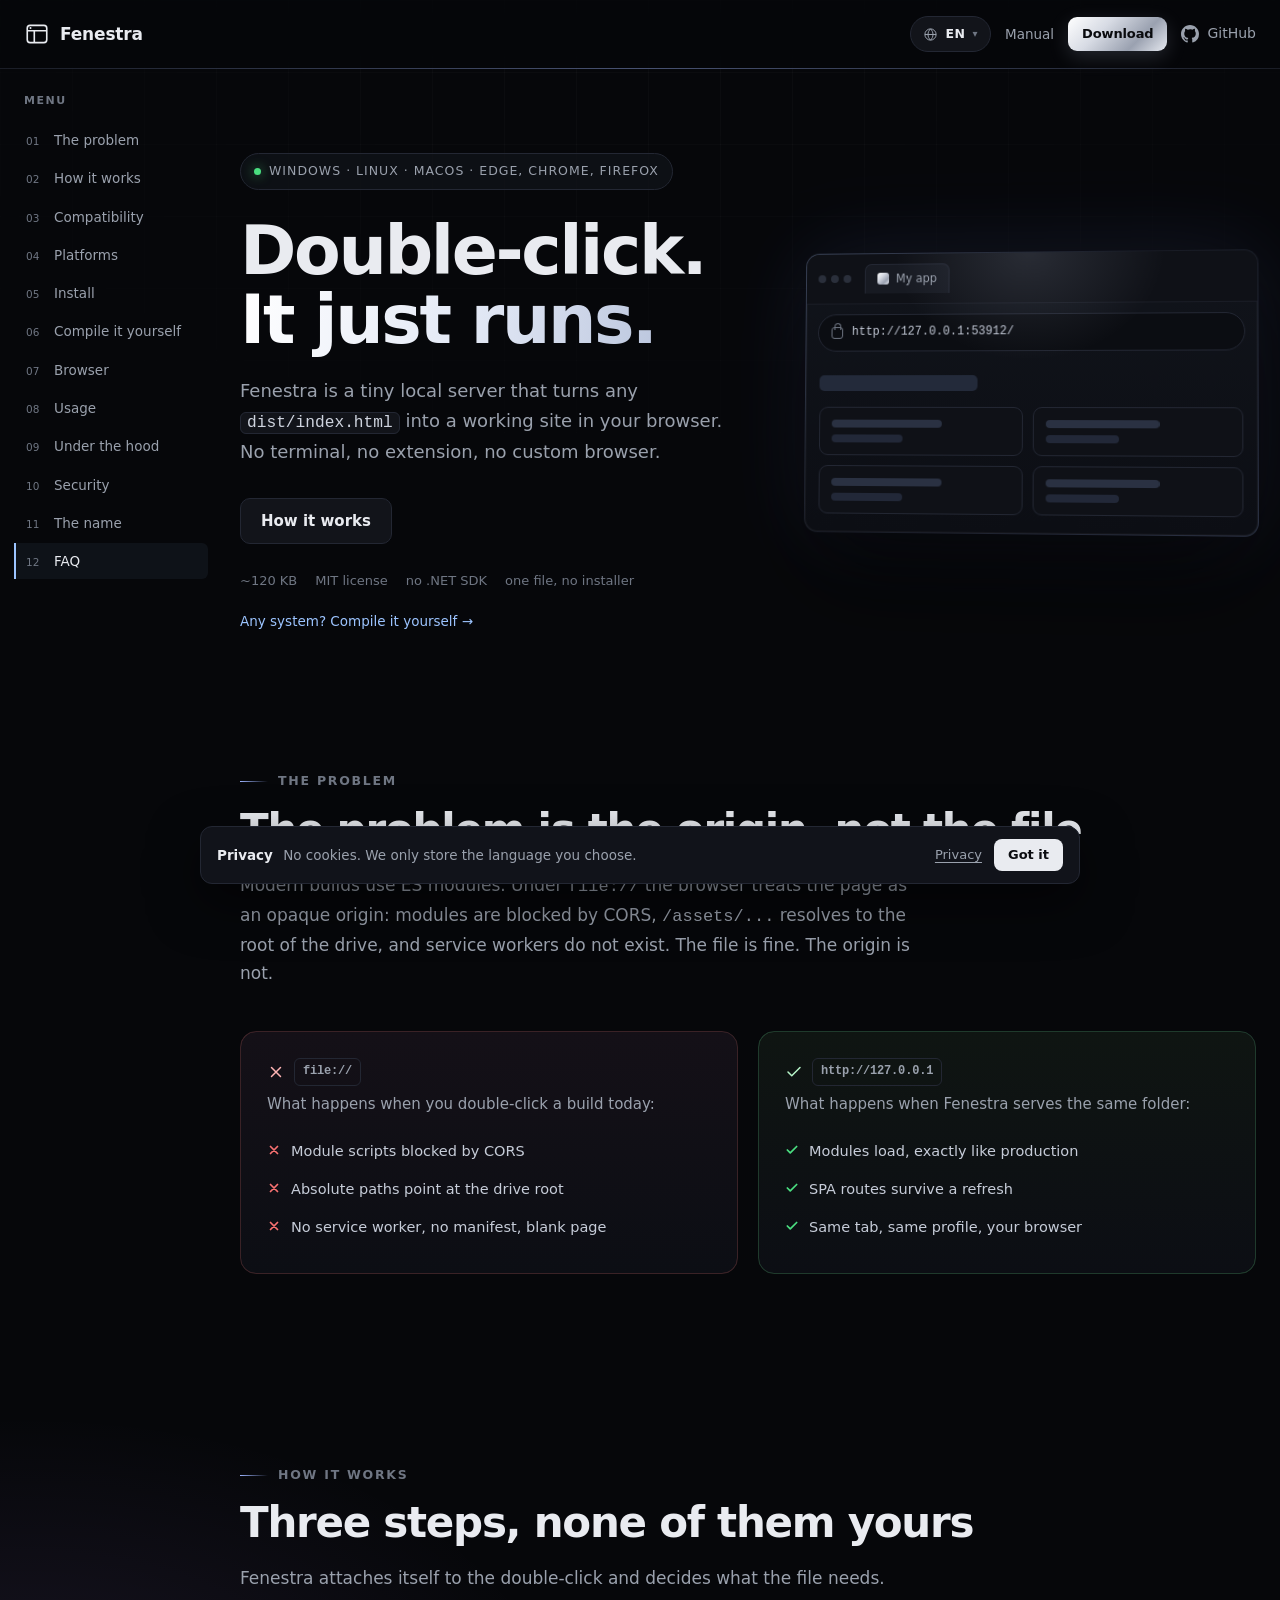
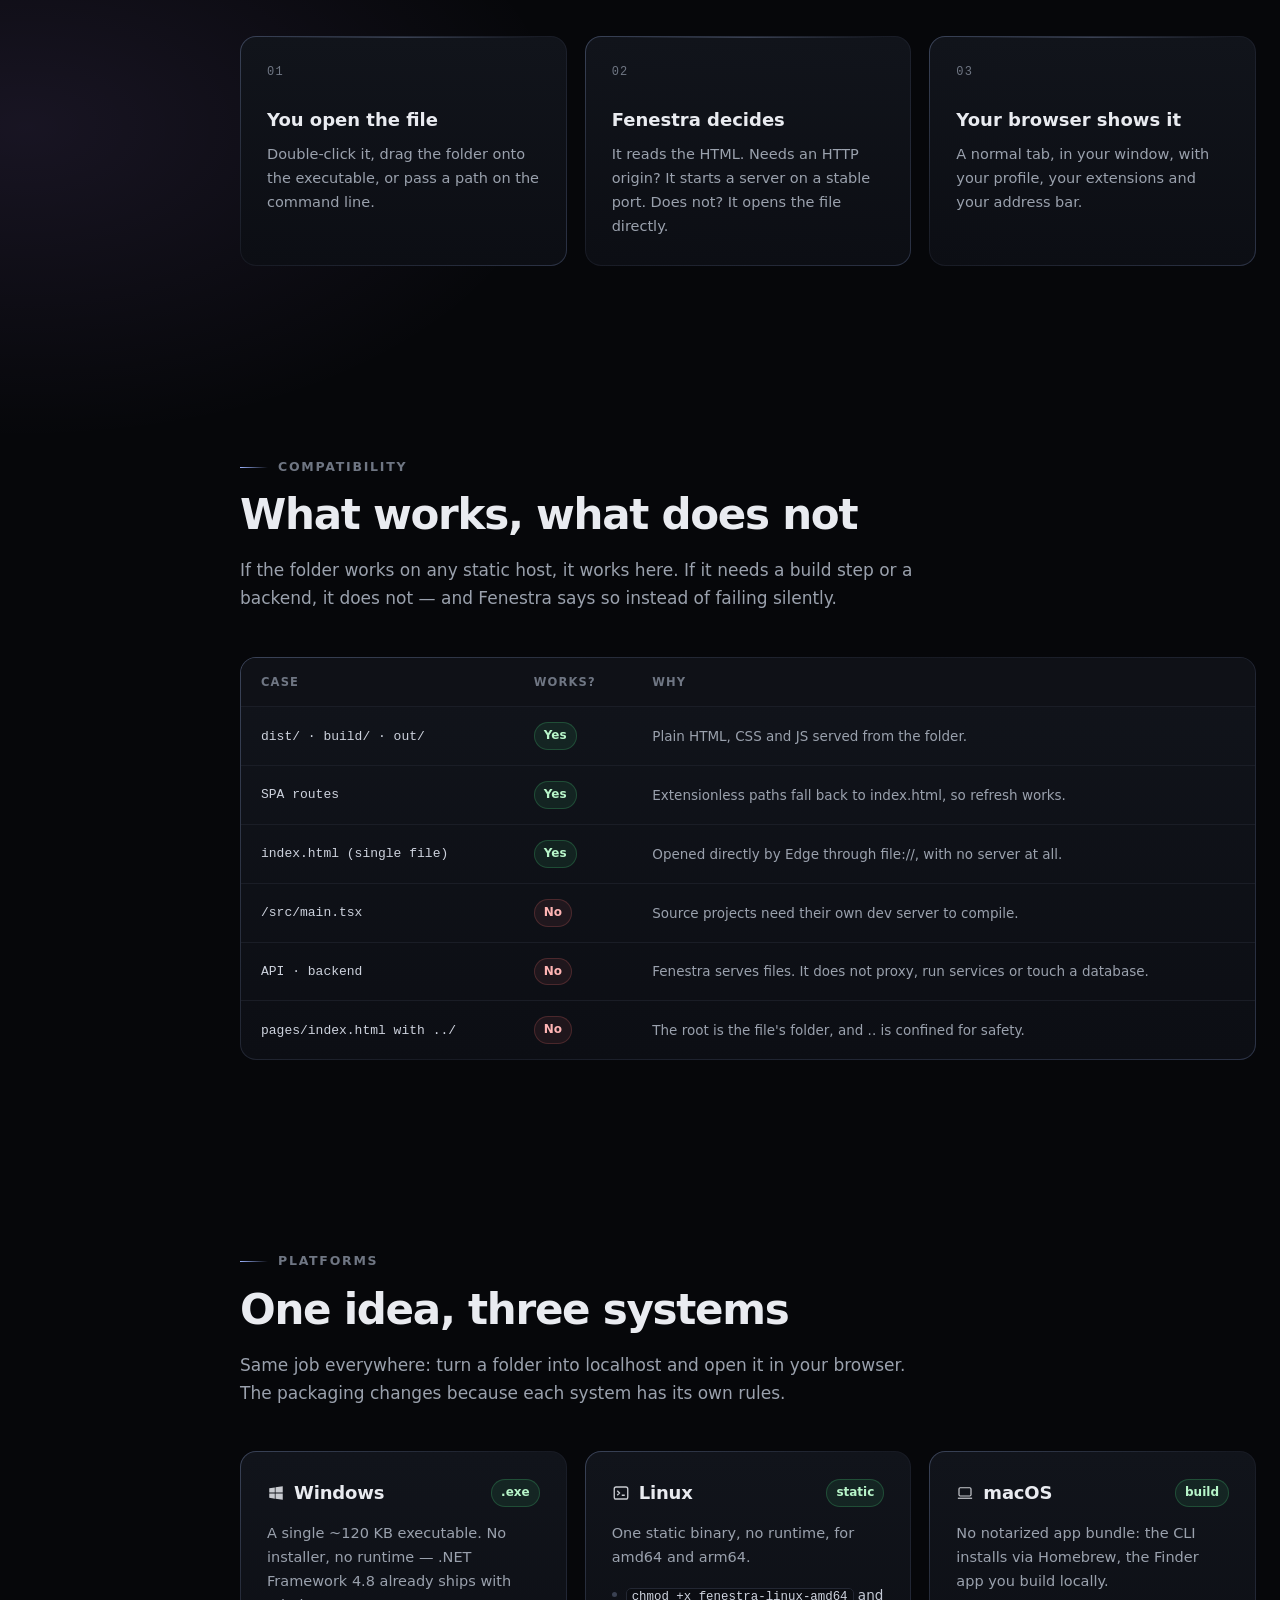
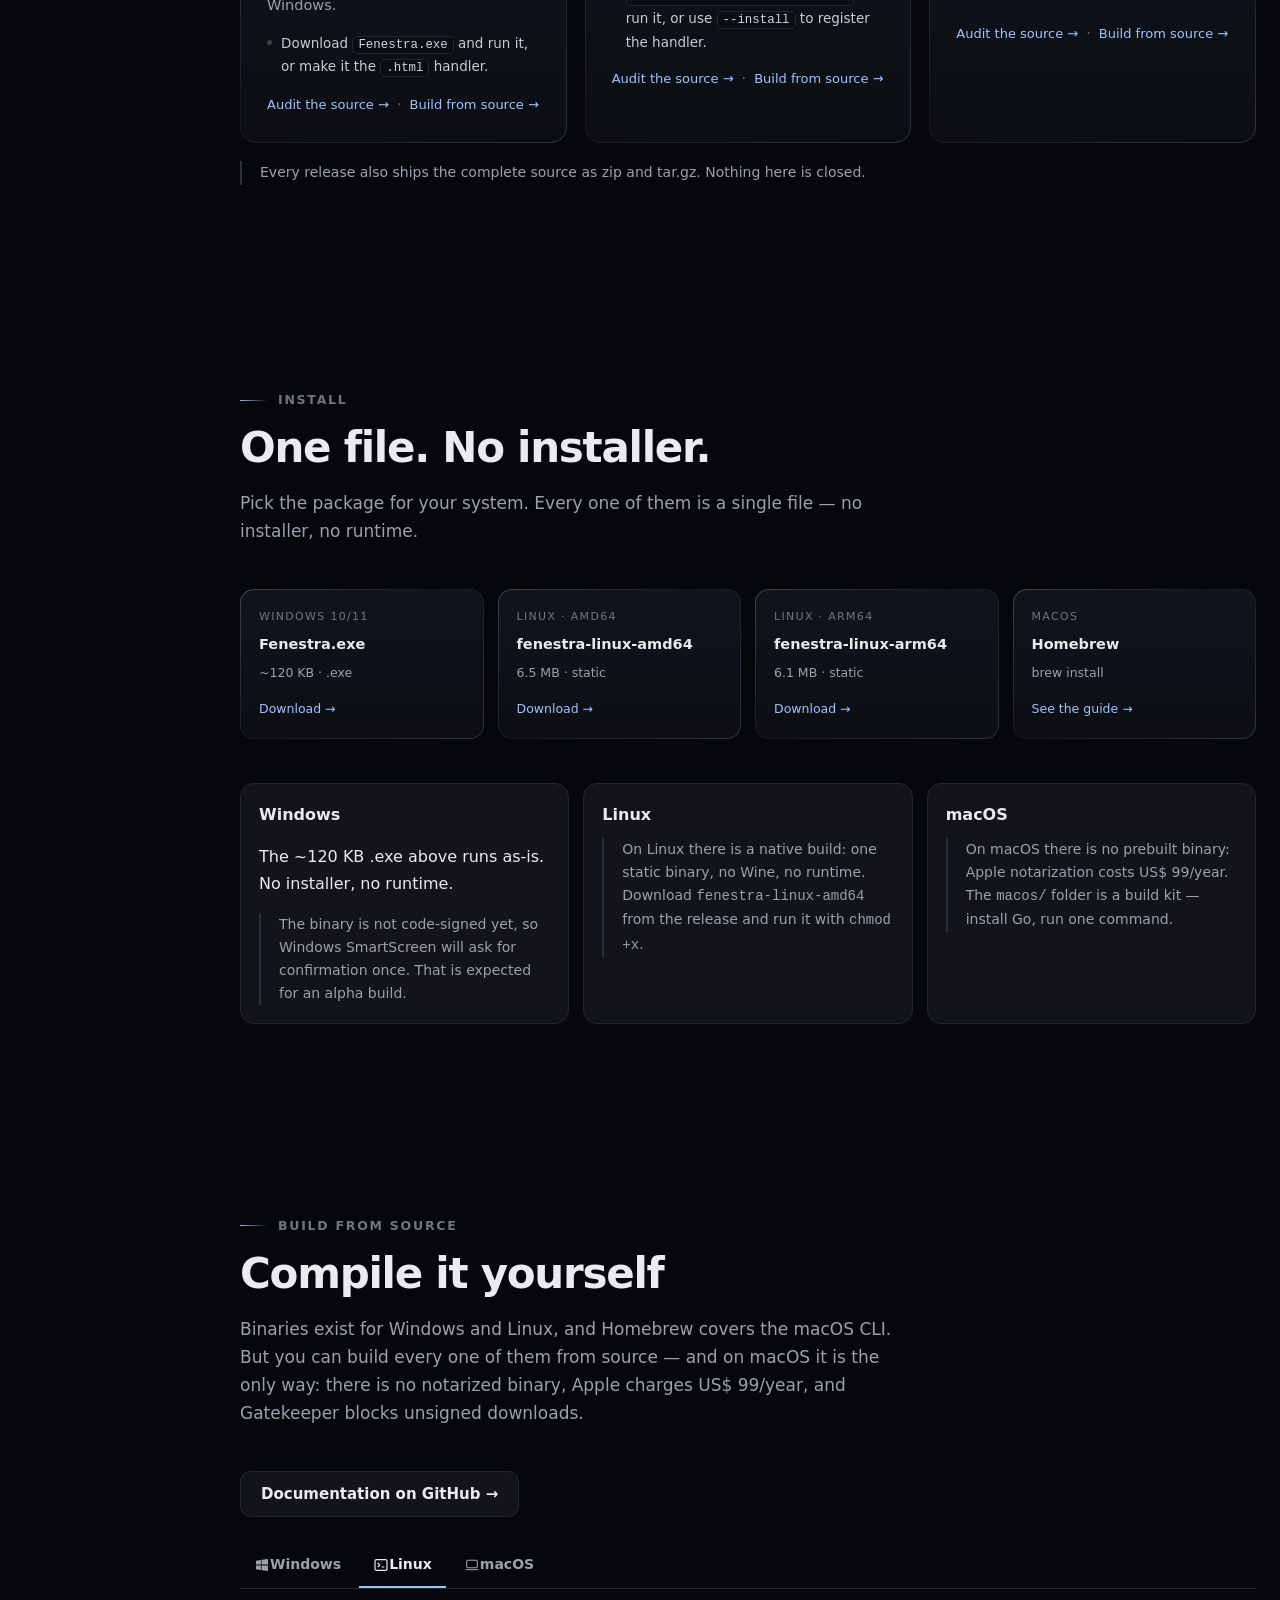
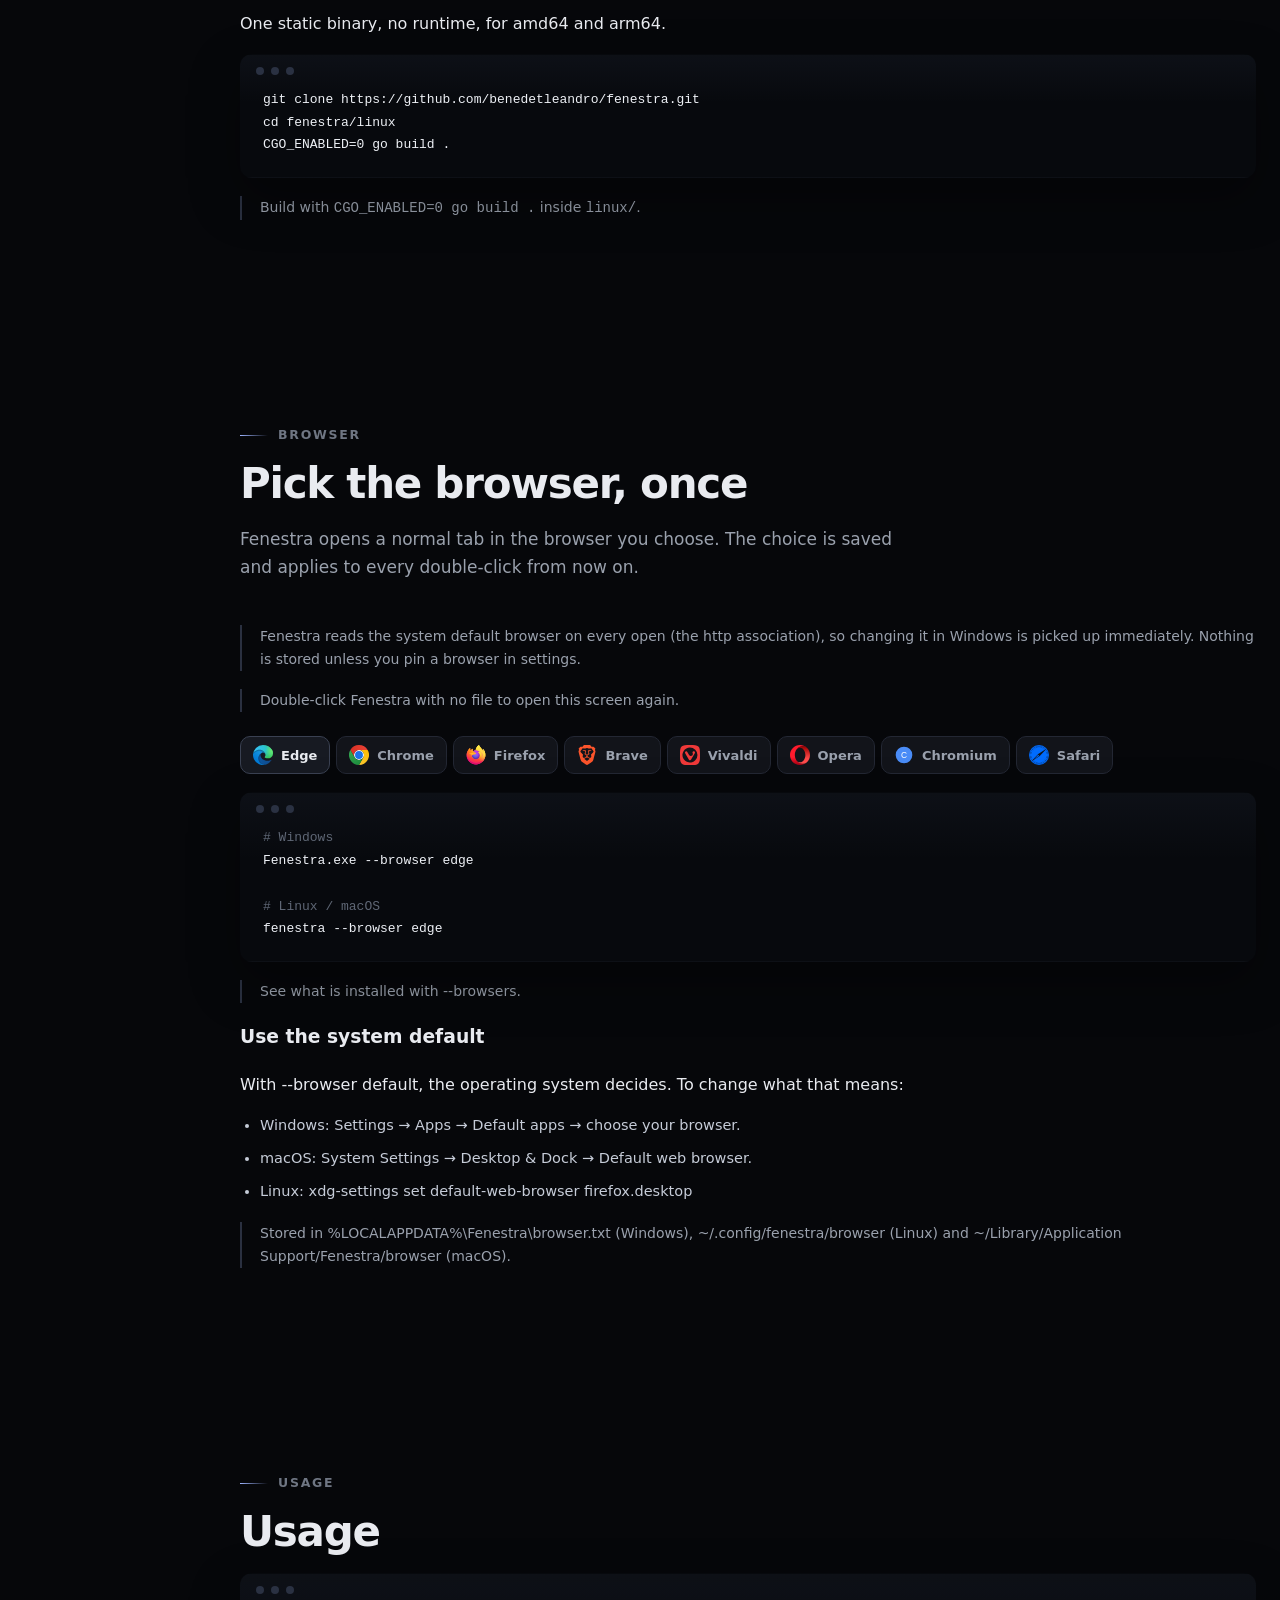
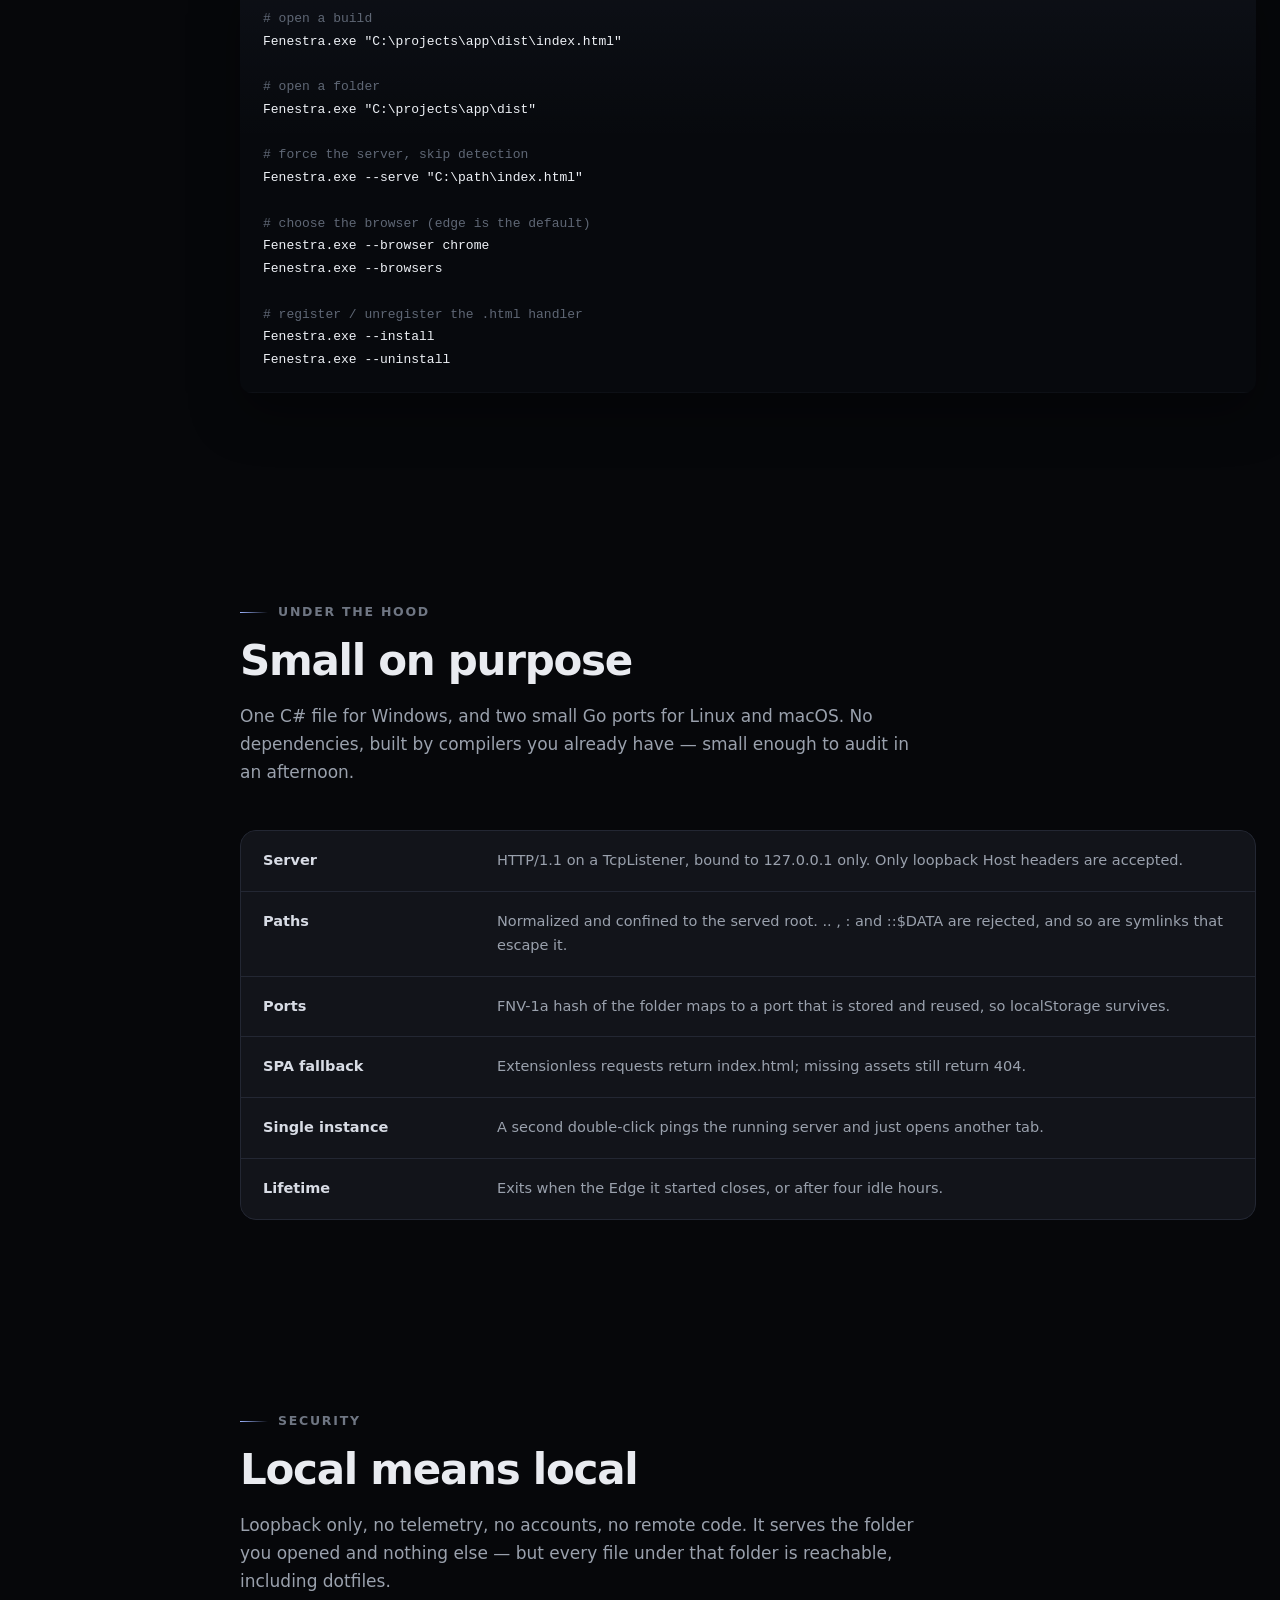
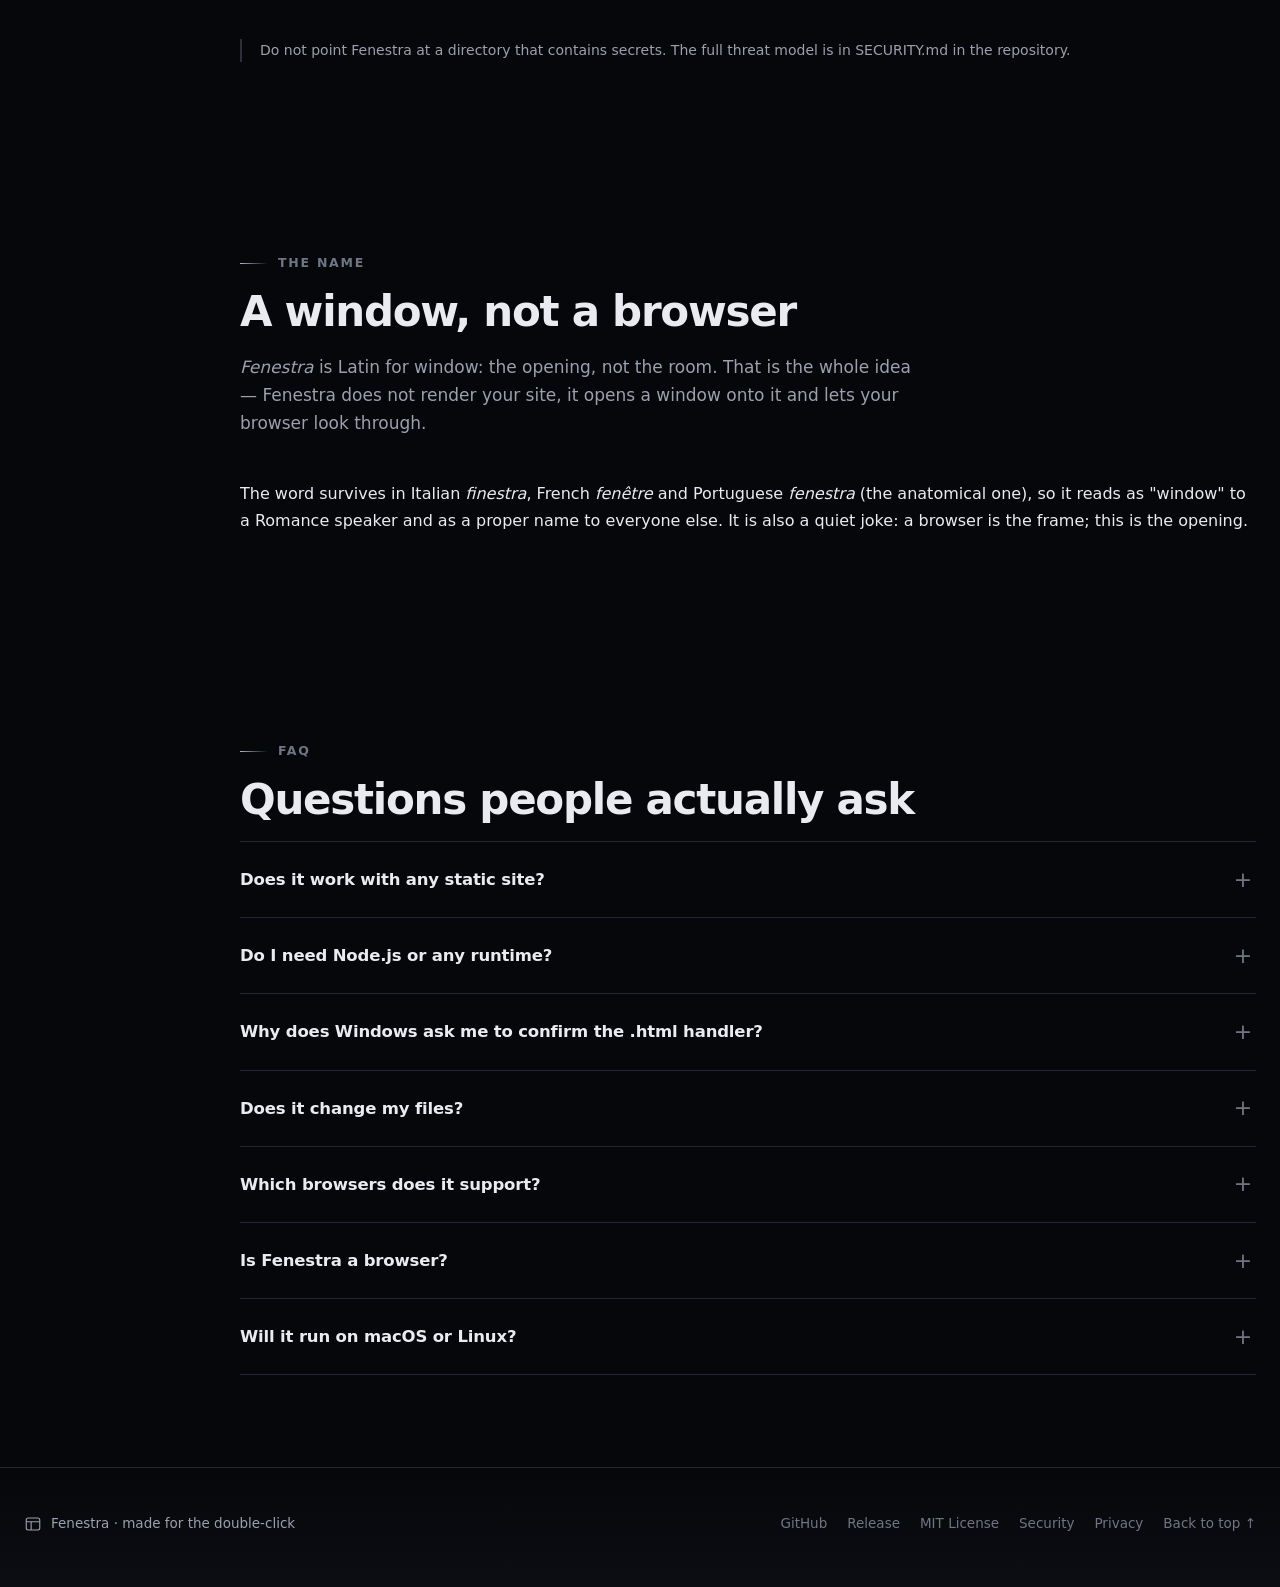
==== commit 1a0cb20a: "Release 1.1.0" ====
--- a/docs/index.html
+++ b/docs/index.html
@@ -40,7 +40,7 @@
   }
   </script>
   <link rel="icon" href="favicon.svg" type="image/svg+xml">
-  <link rel="stylesheet" href="styles.css?v=0.7.0.14">
+  <link rel="stylesheet" href="styles.css?v=1.1.0">
 </head>
 <body id="top">
 
@@ -136,7 +136,7 @@
           </div>
 
           <div class="hero-meta">
-            <span>~110 KB</span>
+            <span>~120 KB</span>
             <span data-i18n="hero.meta1">MIT license</span>
             <span data-i18n="hero.meta2">no .NET SDK</span>
             <span data-i18n="hero.meta3">one file, no installer</span>
@@ -309,7 +309,7 @@
               <span class="os"><svg viewBox="0 0 24 24" fill="currentColor" aria-hidden="true"><path d="M3 5.6 10.4 4.5v6.9H3zM11.4 4.3 21 3v8.4h-9.6zM3 12.6h7.4v6.9L3 18.4zM11.4 12.6H21V21l-9.6-1.3z"/></svg>Windows</span>
               <span class="pill yes" data-i18n="plat.win.tag">.exe</span>
             </header>
-            <p data-i18n="plat.win.desc">A single ~110 KB executable. No installer, no runtime — .NET Framework 4.8 already ships with Windows.</p>
+            <p data-i18n="plat.win.desc">A single ~120 KB executable. No installer, no runtime — .NET Framework 4.8 already ships with Windows.</p>
             <ul>
               <li data-i18n-html="plat.win.run">Download <code>Fenestra.exe</code> and run it, or make it the <code>.html</code> handler.</li>
             </ul>
@@ -356,19 +356,19 @@
         </p>
 
         <div class="dl-grid">
-          <a class="dl-card" href="https://github.com/benedetleandro/fenestra/releases/download/v0.7.0/Fenestra.exe">
+          <a class="dl-card" href="https://github.com/benedetleandro/fenestra/releases/latest/download/Fenestra.exe">
             <span class="dl-os">Windows 10/11</span>
             <strong>Fenestra.exe</strong>
-            <span class="dl-meta">~110 KB · .exe</span>
+            <span class="dl-meta">~120 KB · .exe</span>
             <span class="dl-go" data-i18n="dl.download">Download →</span>
           </a>
-          <a class="dl-card" href="https://github.com/benedetleandro/fenestra/releases/download/v0.7.0/fenestra-linux-amd64">
+          <a class="dl-card" href="https://github.com/benedetleandro/fenestra/releases/latest/download/fenestra-linux-amd64">
             <span class="dl-os">Linux · amd64</span>
             <strong>fenestra-linux-amd64</strong>
             <span class="dl-meta">6.5 MB · static</span>
             <span class="dl-go" data-i18n="dl.download">Download →</span>
           </a>
-          <a class="dl-card" href="https://github.com/benedetleandro/fenestra/releases/download/v0.7.0/fenestra-linux-arm64">
+          <a class="dl-card" href="https://github.com/benedetleandro/fenestra/releases/latest/download/fenestra-linux-arm64">
             <span class="dl-os">Linux · arm64</span>
             <strong>fenestra-linux-arm64</strong>
             <span class="dl-meta">6.1 MB · static</span>
@@ -387,7 +387,7 @@
         <div class="os-notes">
           <div class="os-note">
             <h3 data-i18n="install.dl">Windows</h3>
-            <p class="muted" data-i18n="install.dlText">The ~110 KB .exe above runs as-is. No installer, no runtime.</p>
+            <p class="muted" data-i18n="install.dlText">The ~120 KB .exe above runs as-is. No installer, no runtime.</p>
             <div class="side-note" data-i18n="install.signNote">
               The binary is not code-signed yet, so Windows SmartScreen will ask for confirmation
               once. That is expected for an alpha build.
@@ -436,7 +436,7 @@
 
         <div class="build-panels">
           <div class="tab-panel" data-panel="win">
-            <p data-i18n="plat.win.desc">A single ~110 KB executable. No installer, no runtime — .NET Framework 4.8 already ships with Windows.</p>
+            <p data-i18n="plat.win.desc">A single ~120 KB executable. No installer, no runtime — .NET Framework 4.8 already ships with Windows.</p>
             <div class="code-block">
               <button class="copy" type="button" data-i18n="code.copy">Copy</button>
               <pre><span class="cmt"># requires only the csc.exe that ships with Windows</span>
@@ -701,7 +701,7 @@
           </details>
           <details>
             <summary data-i18n="faq.q2">Do I need Node.js or any runtime?</summary>
-            <p data-i18n="faq.a2">No. Fenestra is a single ~110 KB executable built against the .NET Framework that ships with Windows. Nothing to install, nothing to keep updated.</p>
+            <p data-i18n="faq.a2">No. Fenestra is a single ~120 KB executable built against the .NET Framework that ships with Windows. Nothing to install, nothing to keep updated.</p>
           </details>
           <details>
             <summary data-i18n="faq.q3">Why does Windows ask me to confirm the .html handler?</summary>
@@ -775,8 +775,8 @@
     </div>
   </div>
 
-  <script src="locales.js?v=10"></script>
-  <script src="app.js?v=0.7.0.19"></script>
+  <script src="locales.js?v=1.1.0"></script>
+  <script src="app.js?v=1.1.0"></script>
   <script>
   (function () {
     try { if (localStorage.getItem("fenestra-privacy") === "1") return; } catch (e) {}
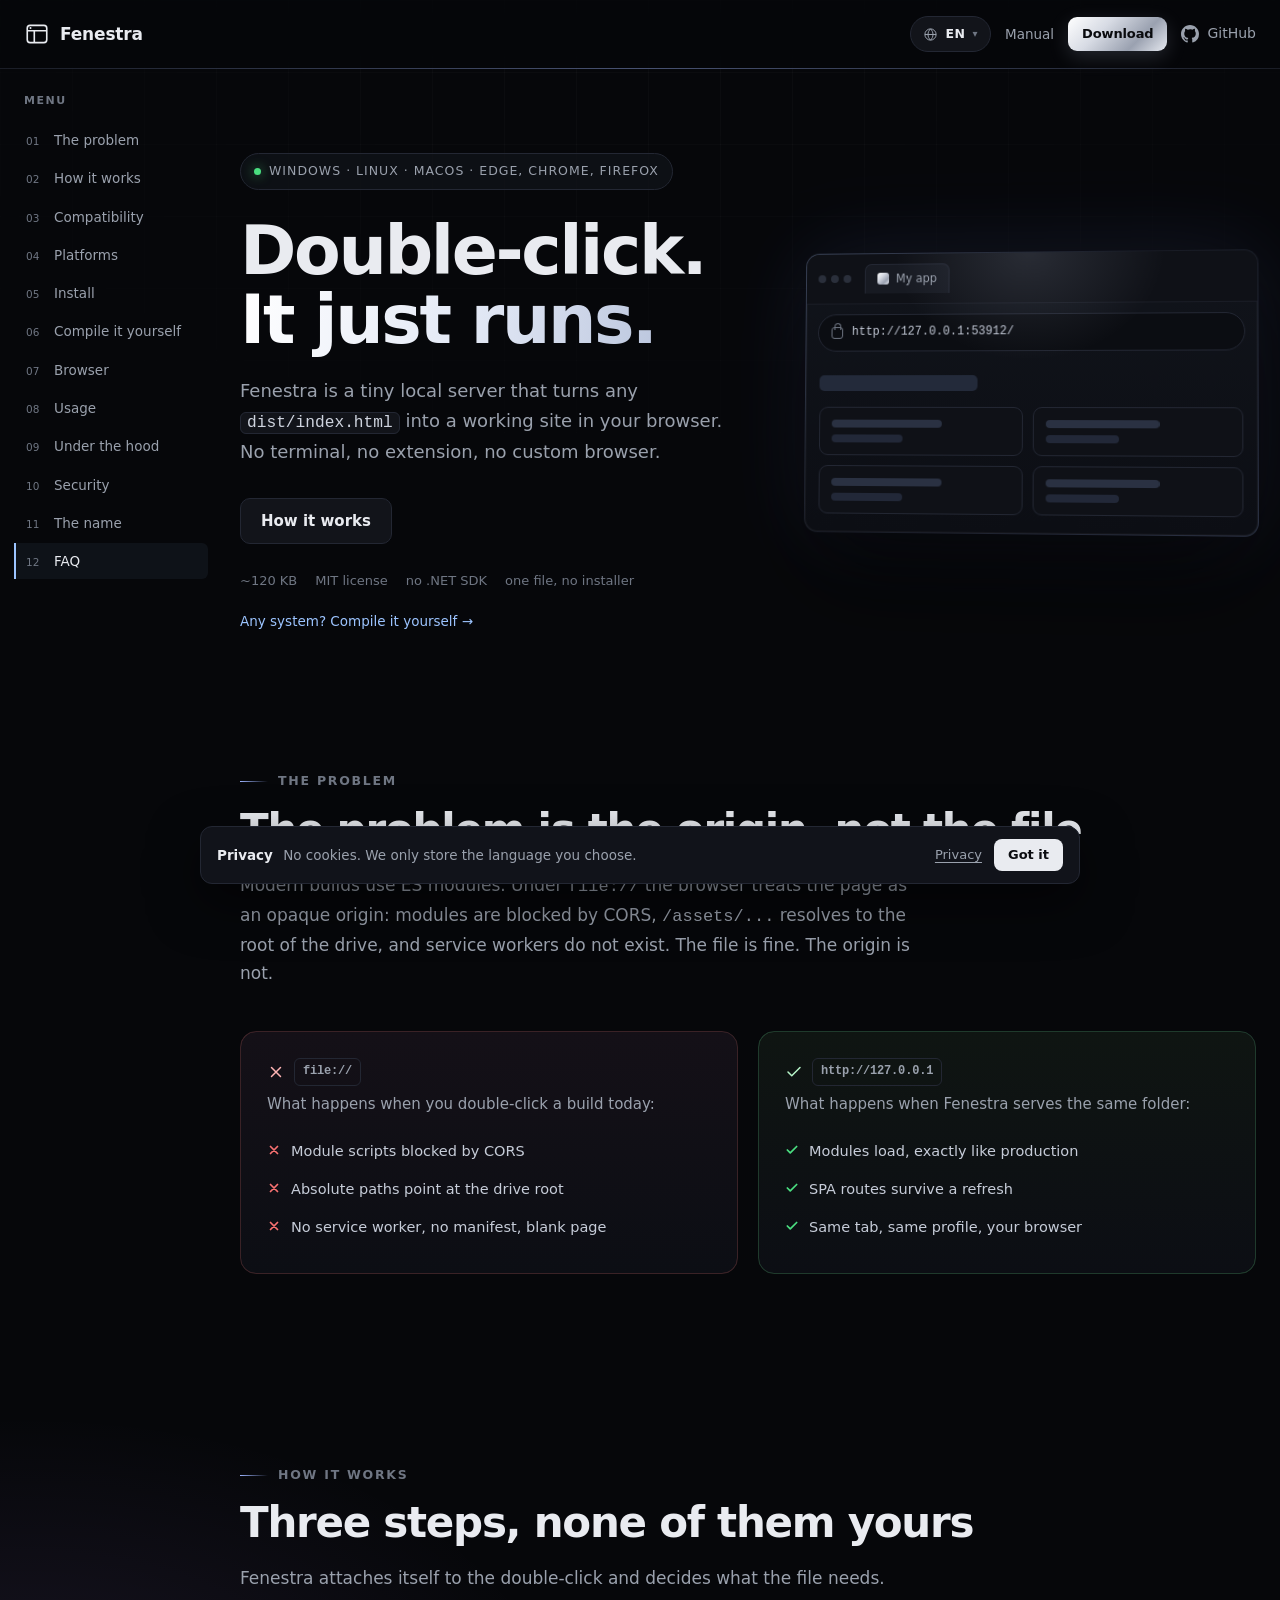
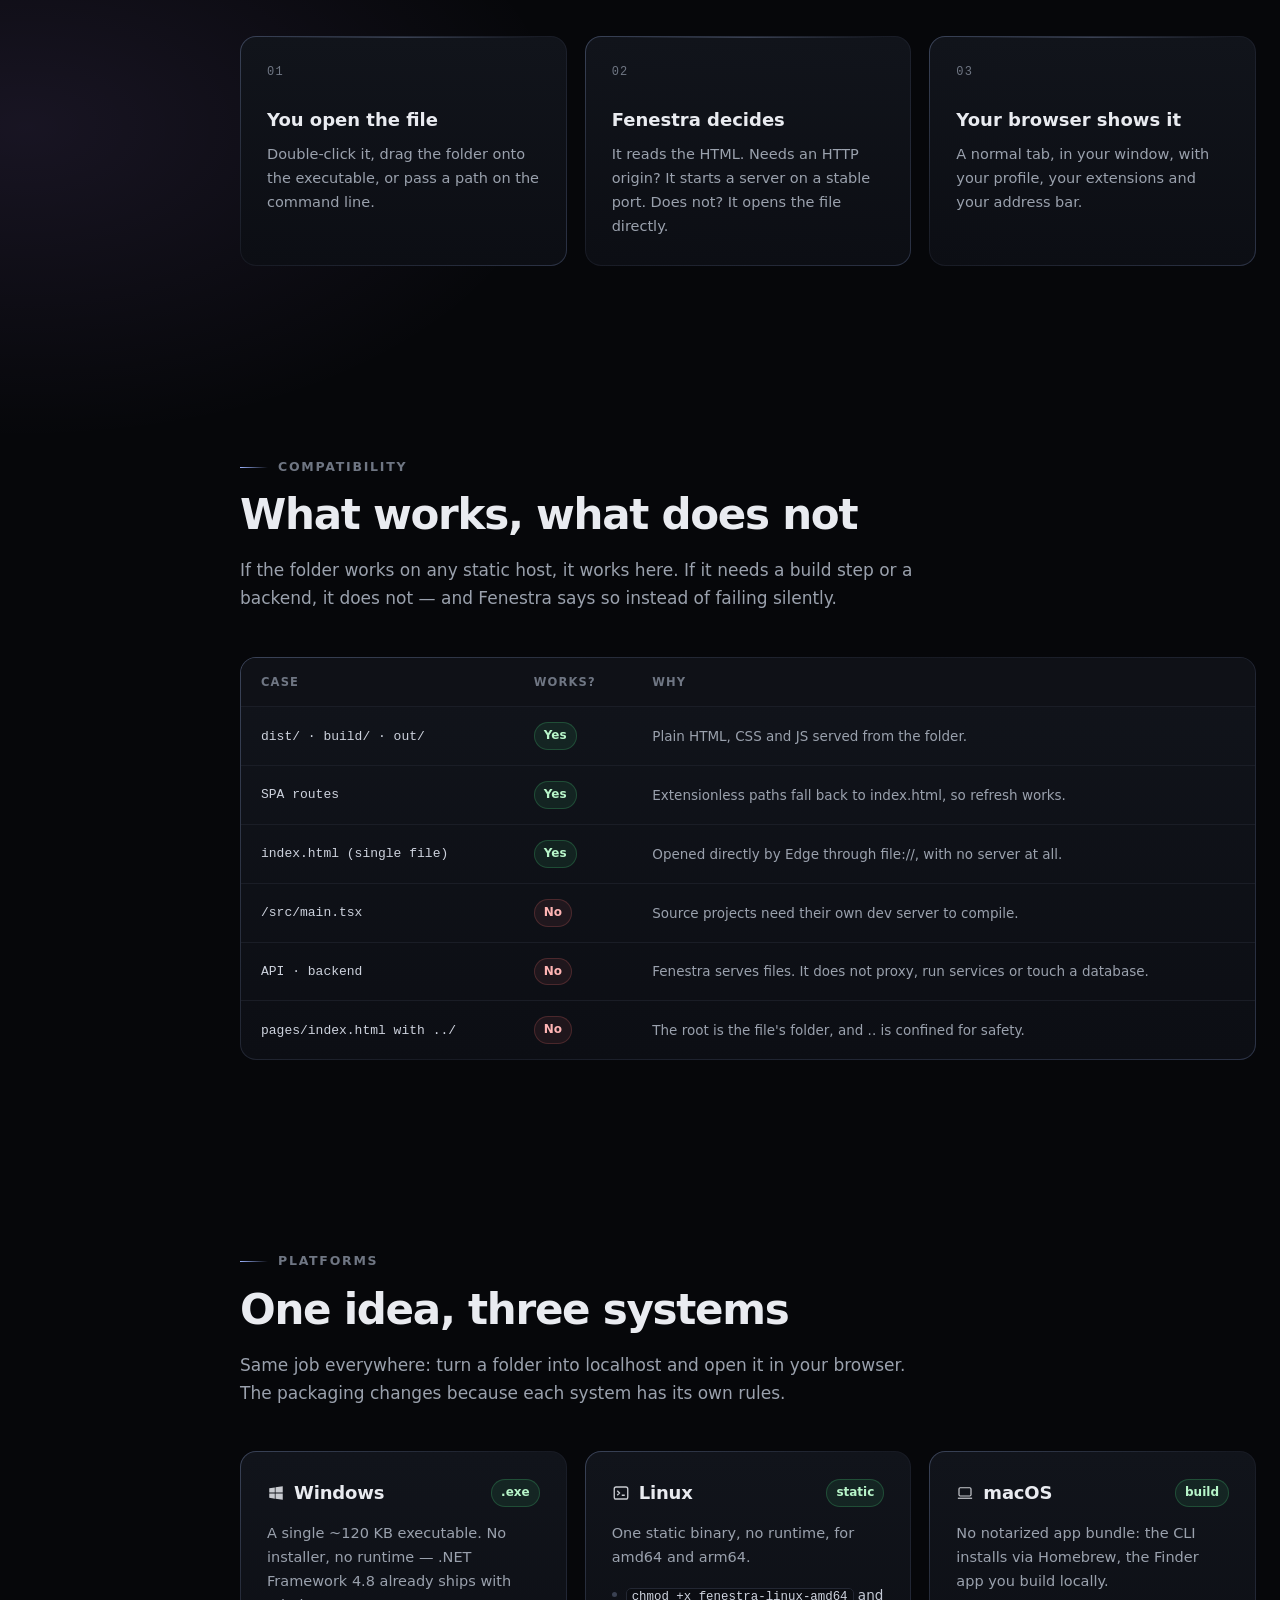
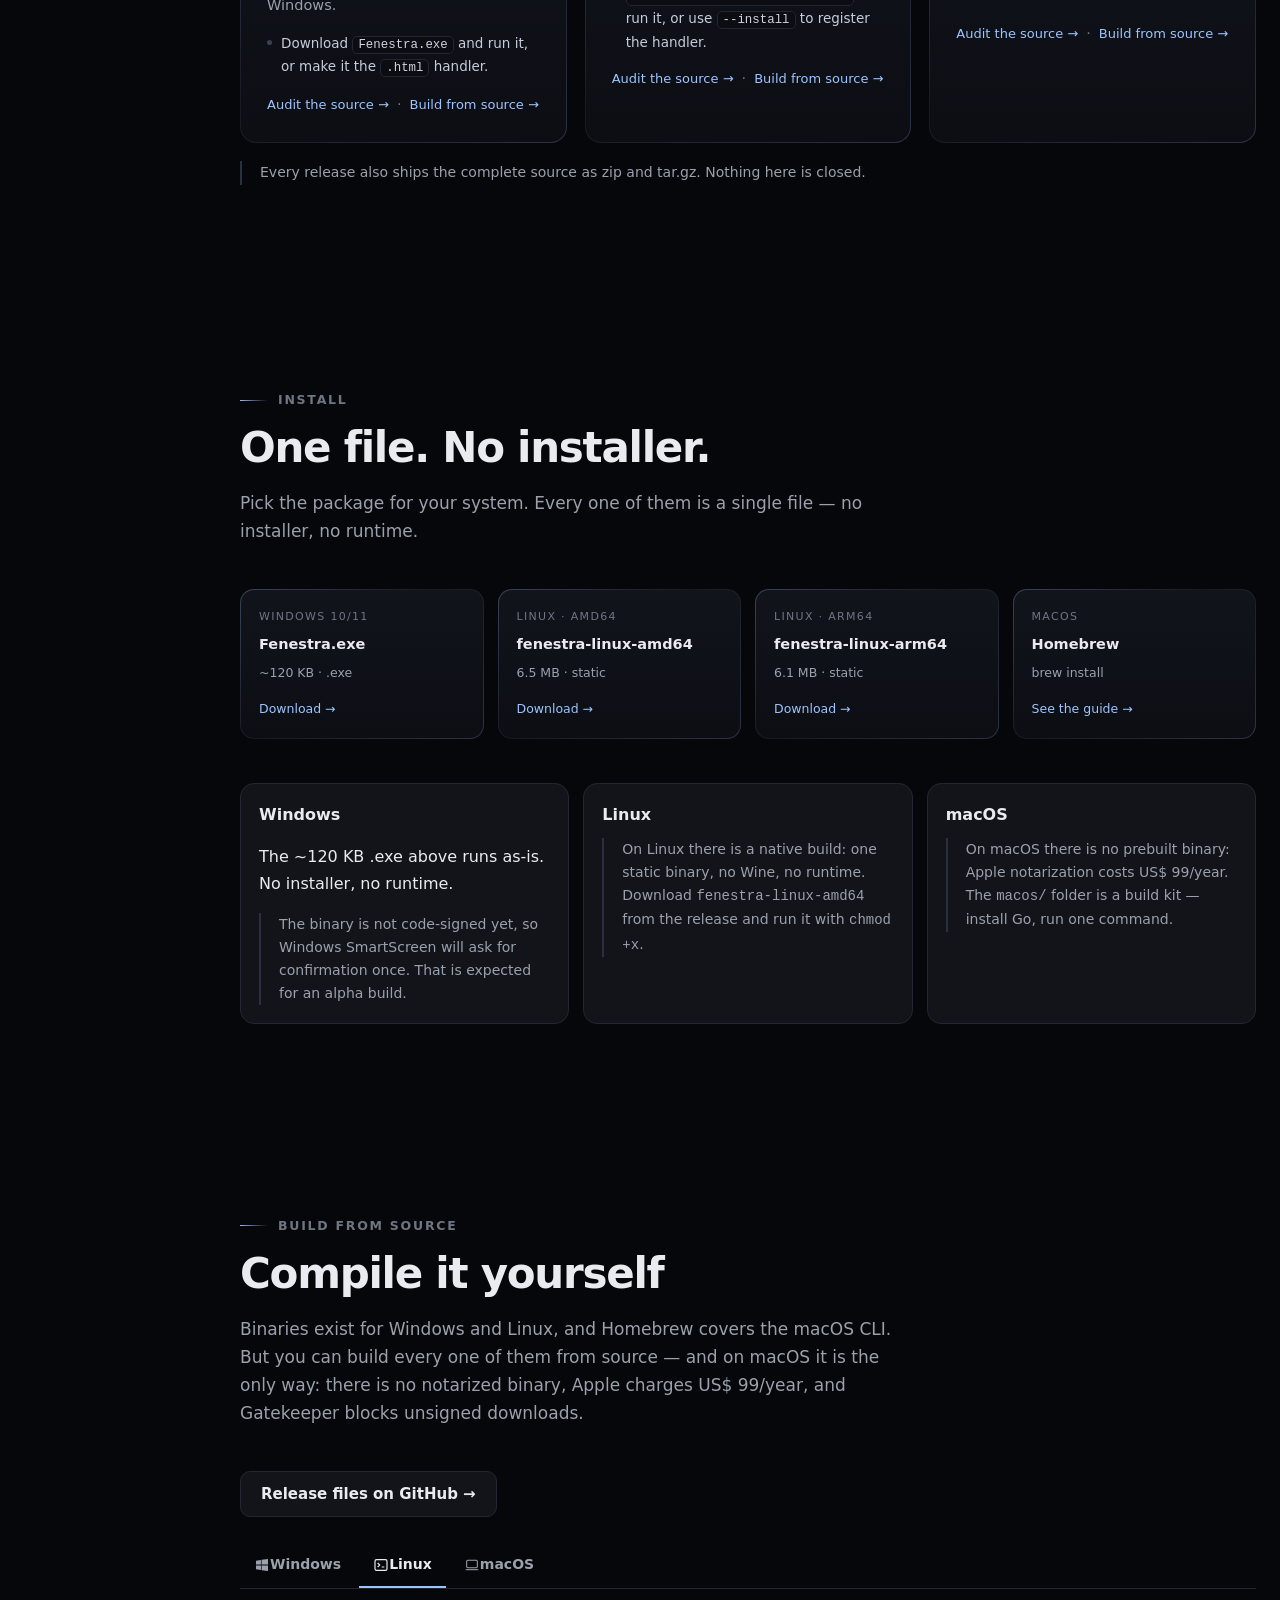
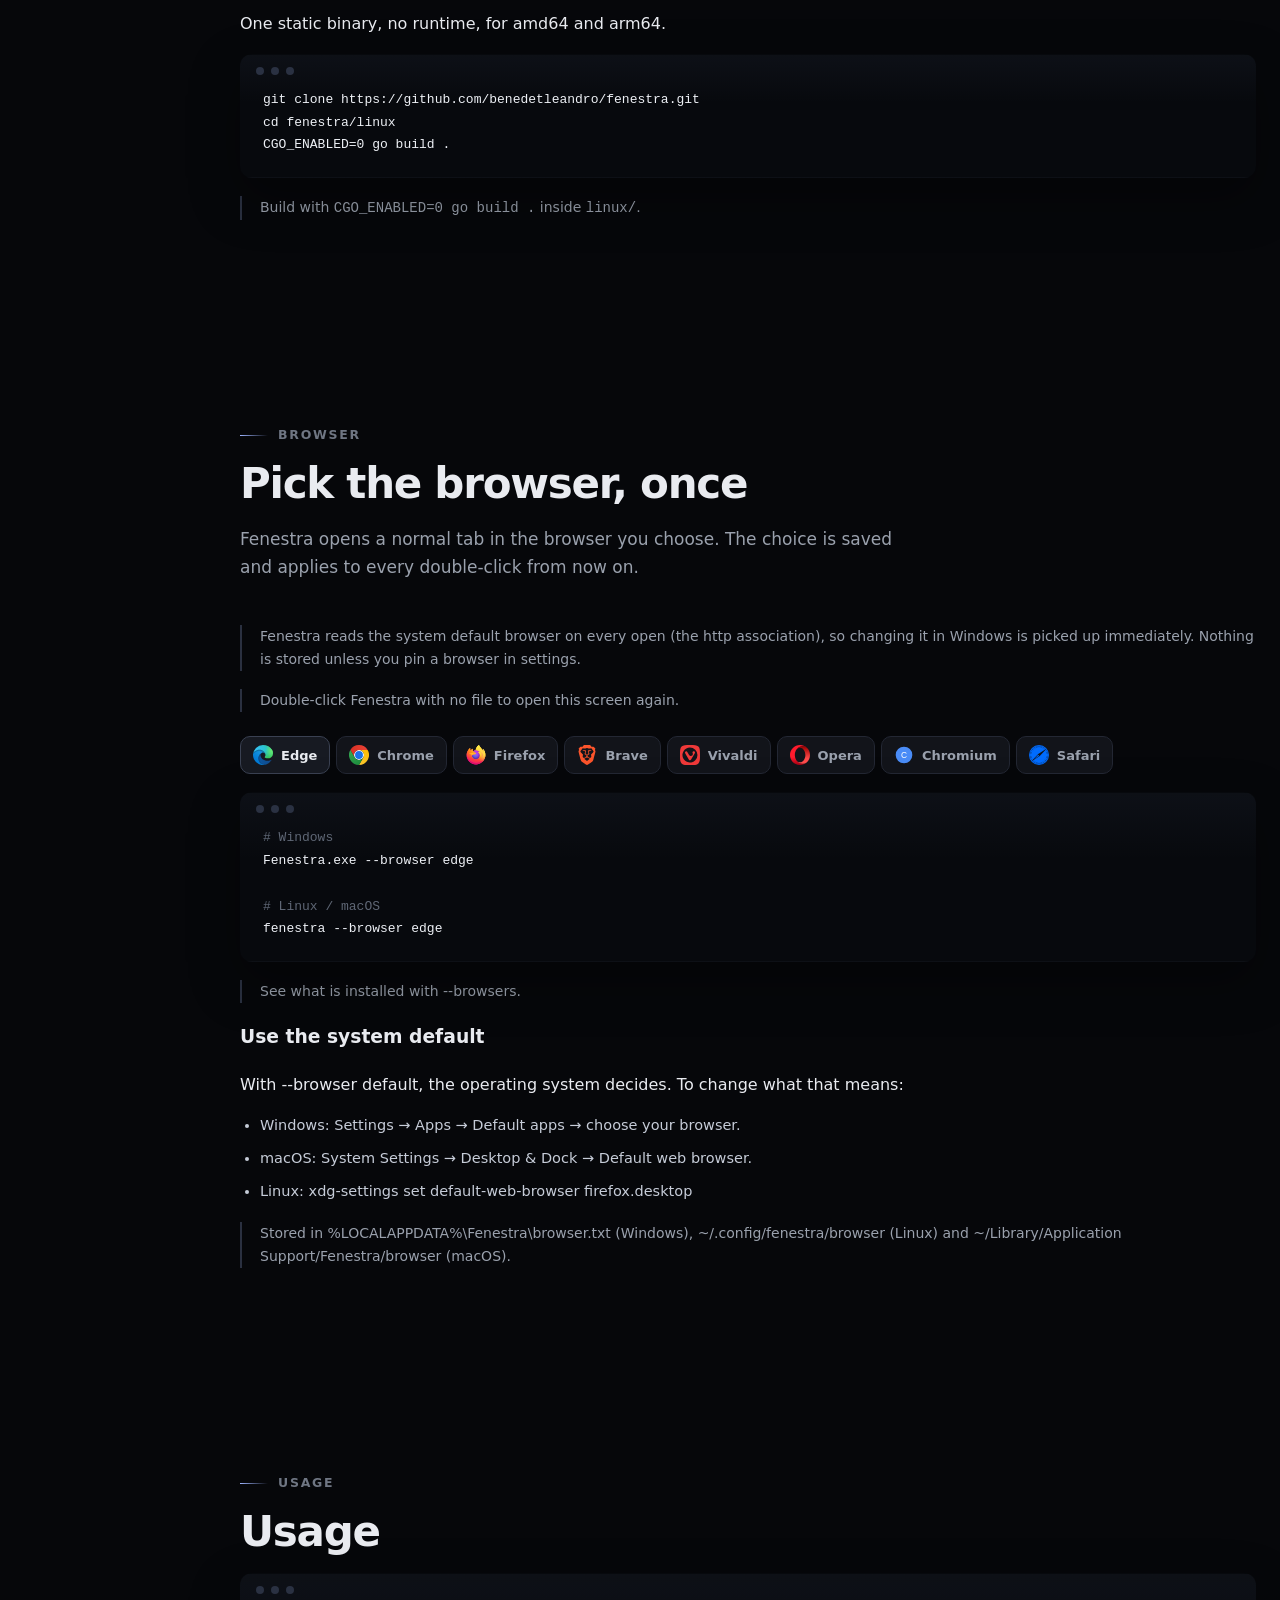
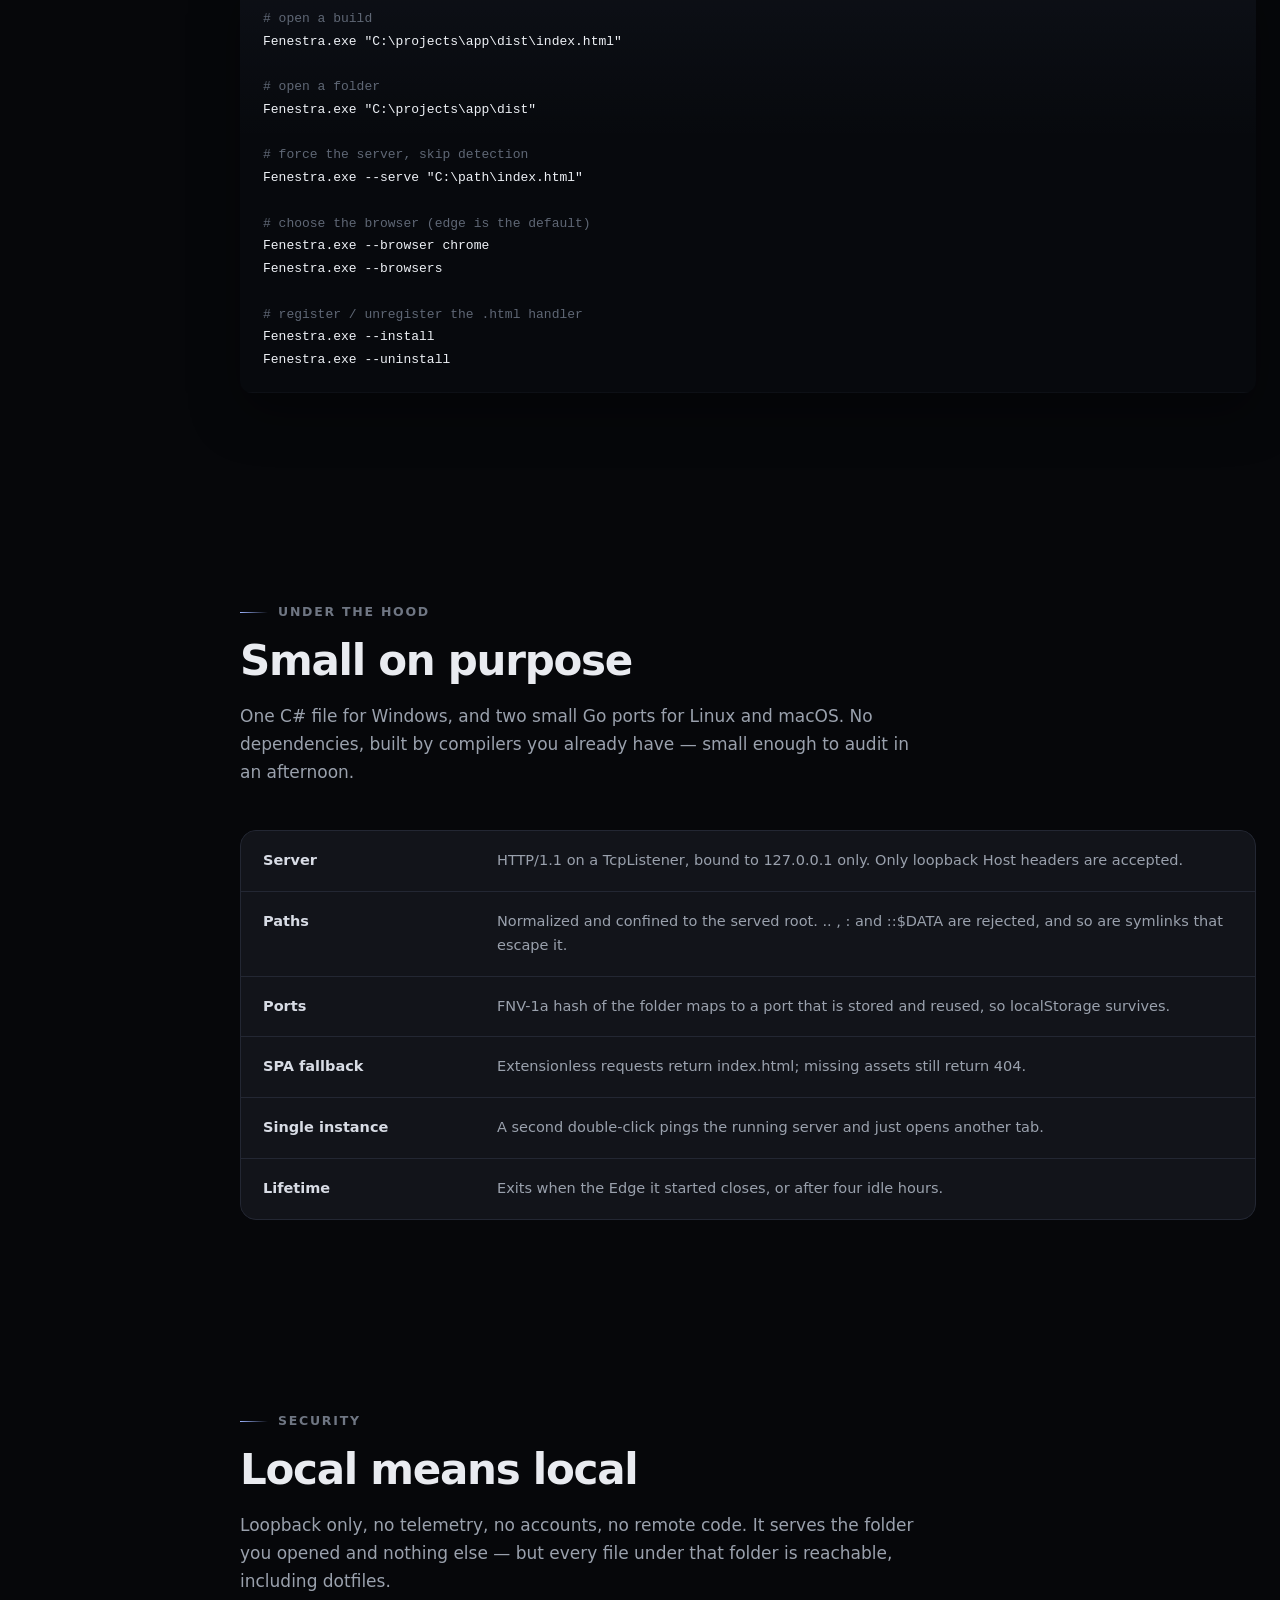
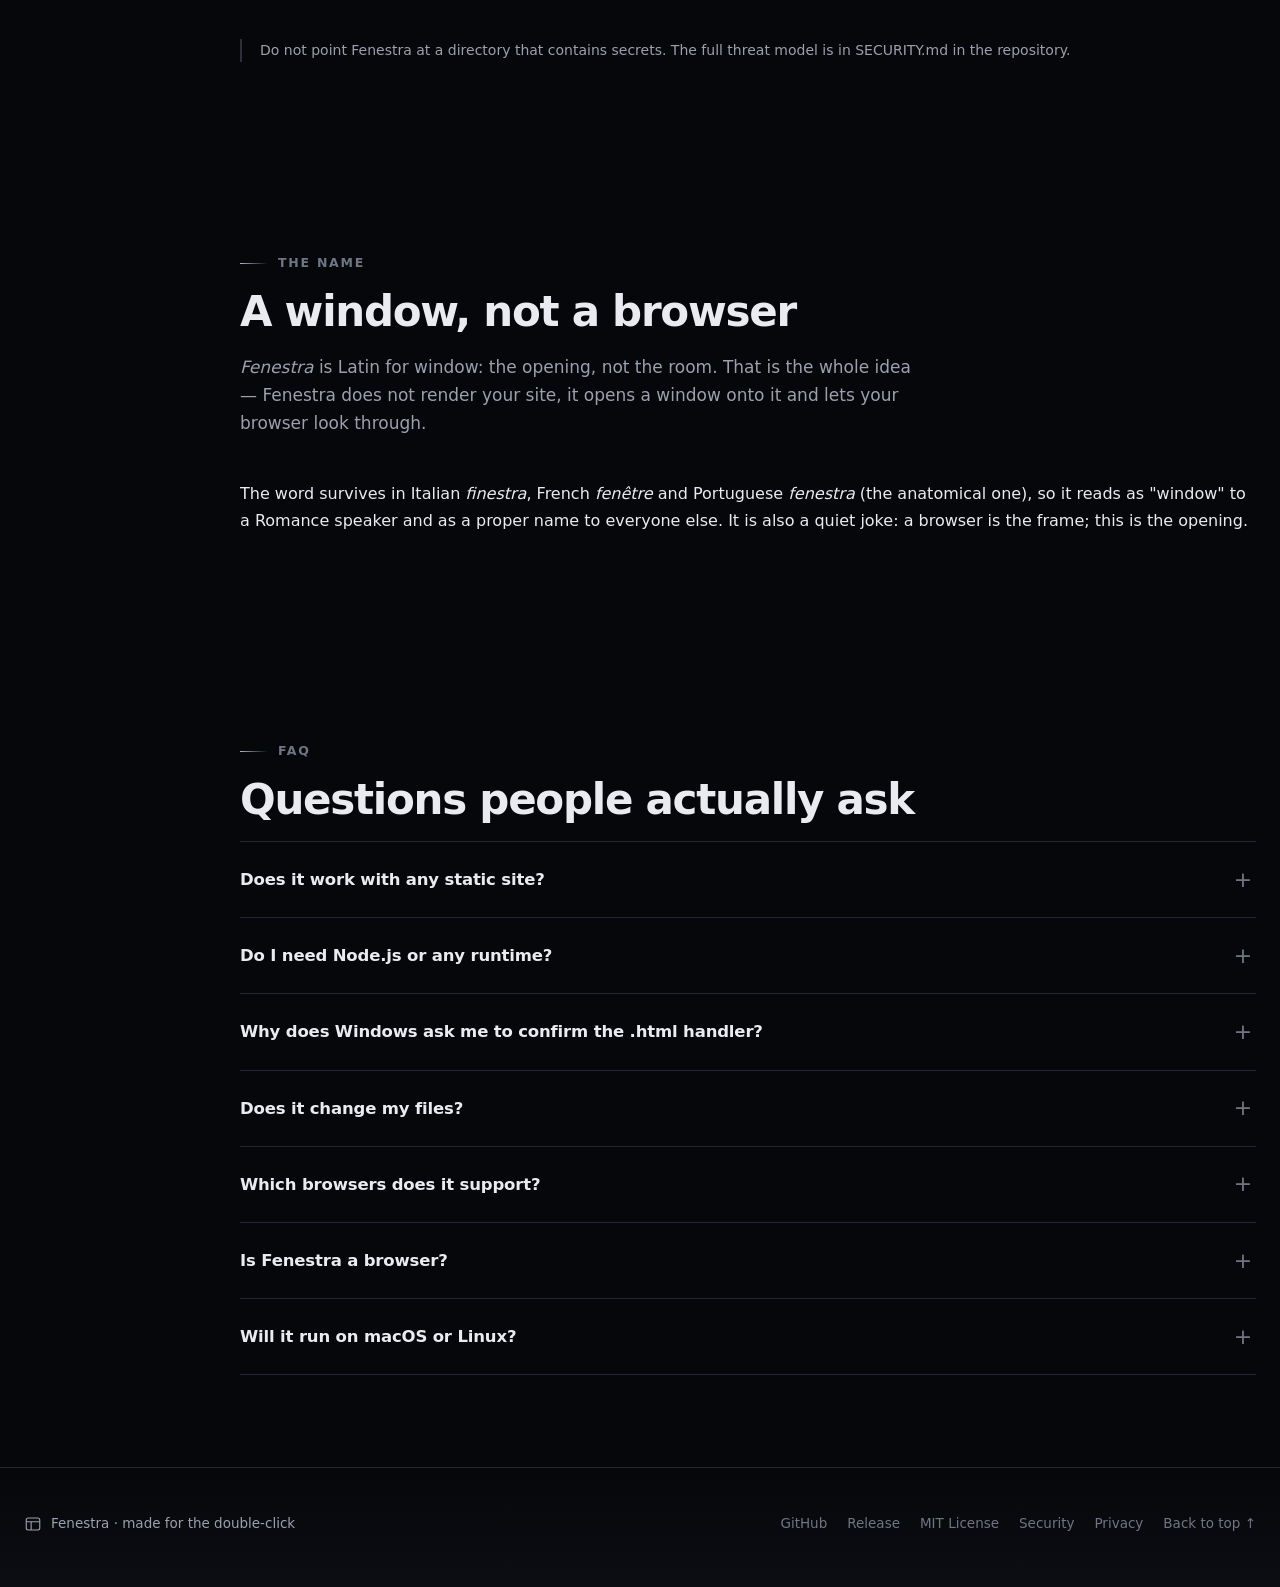
==== commit 646c05ae: "Site: rename compile anchor and link release files" ====
--- a/docs/index.html
+++ b/docs/index.html
@@ -40,7 +40,7 @@
   }
   </script>
   <link rel="icon" href="favicon.svg" type="image/svg+xml">
-  <link rel="stylesheet" href="styles.css?v=1.1.0">
+  <link rel="stylesheet" href="styles.css?v=1.1.0.1">
 </head>
 <body id="top">
 
@@ -104,7 +104,7 @@
     <a href="#compat"><span class="si-n">03</span><span data-i18n="nav.compat">Compatibility</span></a>
     <a href="#platforms"><span class="si-n">04</span><span data-i18n="nav.plat">Platforms</span></a>
     <a href="#install"><span class="si-n">05</span><span data-i18n="nav.install">Install</span></a>
-    <a href="#macos"><span class="si-n">06</span><span data-i18n="nav.macos">Compile it yourself</span></a>
+    <a href="#compile"><span class="si-n">06</span><span data-i18n="nav.macos">Compile it yourself</span></a>
     <a href="#browser"><span class="si-n">07</span><span data-i18n="nav.browser">Browser</span></a>
     <a href="#usage"><span class="si-n">08</span><span data-i18n="install.usage">Usage</span></a>
     <a href="#under"><span class="si-n">09</span><span data-i18n="nav.under">Under the hood</span></a>
@@ -142,7 +142,7 @@
             <span data-i18n="hero.meta3">one file, no installer</span>
           </div>
 
-          <p class="hero-macos"><a href="#macos" data-i18n="hero.macos">Any system? Compile it yourself →</a></p>
+          <p class="hero-macos"><a href="#compile" data-i18n="hero.macos">Any system? Compile it yourself →</a></p>
         </div>
 
         <div class="browser" aria-hidden="true">
@@ -313,7 +313,7 @@
             <ul>
               <li data-i18n-html="plat.win.run">Download <code>Fenestra.exe</code> and run it, or make it the <code>.html</code> handler.</li>
             </ul>
-            <p class="card-links"><a class="src" href="https://github.com/benedetleandro/fenestra/blob/main/src/Fenestra.cs" target="_blank" rel="noopener" data-i18n="plat.audit">Audit the source →</a><span class="sep">·</span><a class="src" href="#macos" data-i18n="compile.link">Build from source →</a></p>
+            <p class="card-links"><a class="src" href="https://github.com/benedetleandro/fenestra/blob/main/src/Fenestra.cs" target="_blank" rel="noopener" data-i18n="plat.audit">Audit the source →</a><span class="sep">·</span><a class="src" href="#compile" data-i18n="compile.link">Build from source →</a></p>
           </article>
 
           <article class="platform">
@@ -325,7 +325,7 @@
             <ul>
               <li data-i18n-html="plat.linux.run"><code>chmod +x fenestra-linux-amd64</code> and run it, or use <code>--install</code> to register the handler.</li>
             </ul>
-            <p class="card-links"><a class="src" href="https://github.com/benedetleandro/fenestra/blob/main/linux/main.go" target="_blank" rel="noopener" data-i18n="plat.audit">Audit the source →</a><span class="sep">·</span><a class="src" href="#macos" data-i18n="compile.link">Build from source →</a></p>
+            <p class="card-links"><a class="src" href="https://github.com/benedetleandro/fenestra/blob/main/linux/main.go" target="_blank" rel="noopener" data-i18n="plat.audit">Audit the source →</a><span class="sep">·</span><a class="src" href="#compile" data-i18n="compile.link">Build from source →</a></p>
           </article>
 
           <article class="platform">
@@ -336,7 +336,7 @@
             <p data-i18n="plat.macos.desc">No notarized app bundle: the CLI installs via Homebrew, the Finder app you build locally.</p>
             <ul>
             </ul>
-            <p class="card-links"><a class="src" href="https://github.com/benedetleandro/fenestra/blob/main/macos/main.go" target="_blank" rel="noopener" data-i18n="plat.audit">Audit the source →</a><span class="sep">·</span><a class="src" href="#macos" data-i18n="compile.link">Build from source →</a></p>
+            <p class="card-links"><a class="src" href="https://github.com/benedetleandro/fenestra/blob/main/linux/main.go" target="_blank" rel="noopener" data-i18n="plat.audit">Audit the source →</a><span class="sep">·</span><a class="src" href="#compile" data-i18n="compile.link">Build from source →</a></p>
           </article>
         </div>
 
@@ -374,7 +374,7 @@
             <span class="dl-meta">6.1 MB · static</span>
             <span class="dl-go" data-i18n="dl.download">Download →</span>
           </a>
-          <a class="dl-card" href="#macos">
+          <a class="dl-card" href="#compile">
             <span class="dl-os">macOS</span>
             <strong>Homebrew</strong>
             <span class="dl-meta">brew install</span>
@@ -416,7 +416,7 @@
     
 
     <!-- ------------------------------------------------------------ macos -->
-    <section id="macos">
+    <section id="compile">
       <div class="wrap">
         <p class="kicker" data-i18n="mac.kicker">Build from source</p>
         <h2 data-i18n="mac.title">Compile it yourself</h2>
@@ -426,7 +426,7 @@
           notarized binary, Apple charges US$ 99/year, and Gatekeeper blocks unsigned downloads.
         </p>
 
-        <p class="section-actions"><a class="btn btn-ghost" href="https://github.com/benedetleandro/fenestra#readme" target="_blank" rel="noopener" data-i18n="build.docs">Documentation on GitHub →</a></p>
+        <p class="section-actions"><a class="btn btn-ghost" href="https://github.com/benedetleandro/fenestra/releases/latest" target="_blank" rel="noopener" data-i18n="build.files">Release files on GitHub →</a></p>
 
         <div class="build-tabs" role="tablist">
           <button class="tab" type="button" data-tab="win"><svg viewBox="0 0 24 24" fill="currentColor" aria-hidden="true"><path d="M3 5.6 10.4 4.5v6.9H3zM11.4 4.3 21 3v8.4h-9.6zM3 12.6h7.4v6.9L3 18.4zM11.4 12.6H21V21l-9.6-1.3z"/></svg>Windows</button>
@@ -758,7 +758,7 @@
     <a href="#compat"><span class="pi-n">03</span><span data-i18n="nav.compat">Compatibility</span></a>
     <a href="#platforms"><span class="pi-n">04</span><span data-i18n="nav.plat">Platforms</span></a>
     <a href="#install"><span class="pi-n">05</span><span data-i18n="nav.install">Install</span></a>
-    <a href="#macos"><span class="pi-n">06</span><span data-i18n="nav.macos">Compile it yourself</span></a>
+    <a href="#compile"><span class="pi-n">06</span><span data-i18n="nav.macos">Compile it yourself</span></a>
     <a href="#browser"><span class="pi-n">07</span><span data-i18n="nav.browser">Browser</span></a>
     <a href="#usage"><span class="pi-n">08</span><span data-i18n="install.usage">Usage</span></a>
     <a href="#under"><span class="pi-n">09</span><span data-i18n="nav.under">Under the hood</span></a>
@@ -775,8 +775,8 @@
     </div>
   </div>
 
-  <script src="locales.js?v=1.1.0"></script>
-  <script src="app.js?v=1.1.0"></script>
+  <script src="locales.js?v=1.1.0.1"></script>
+  <script src="app.js?v=1.1.0.1"></script>
   <script>
   (function () {
     try { if (localStorage.getItem("fenestra-privacy") === "1") return; } catch (e) {}
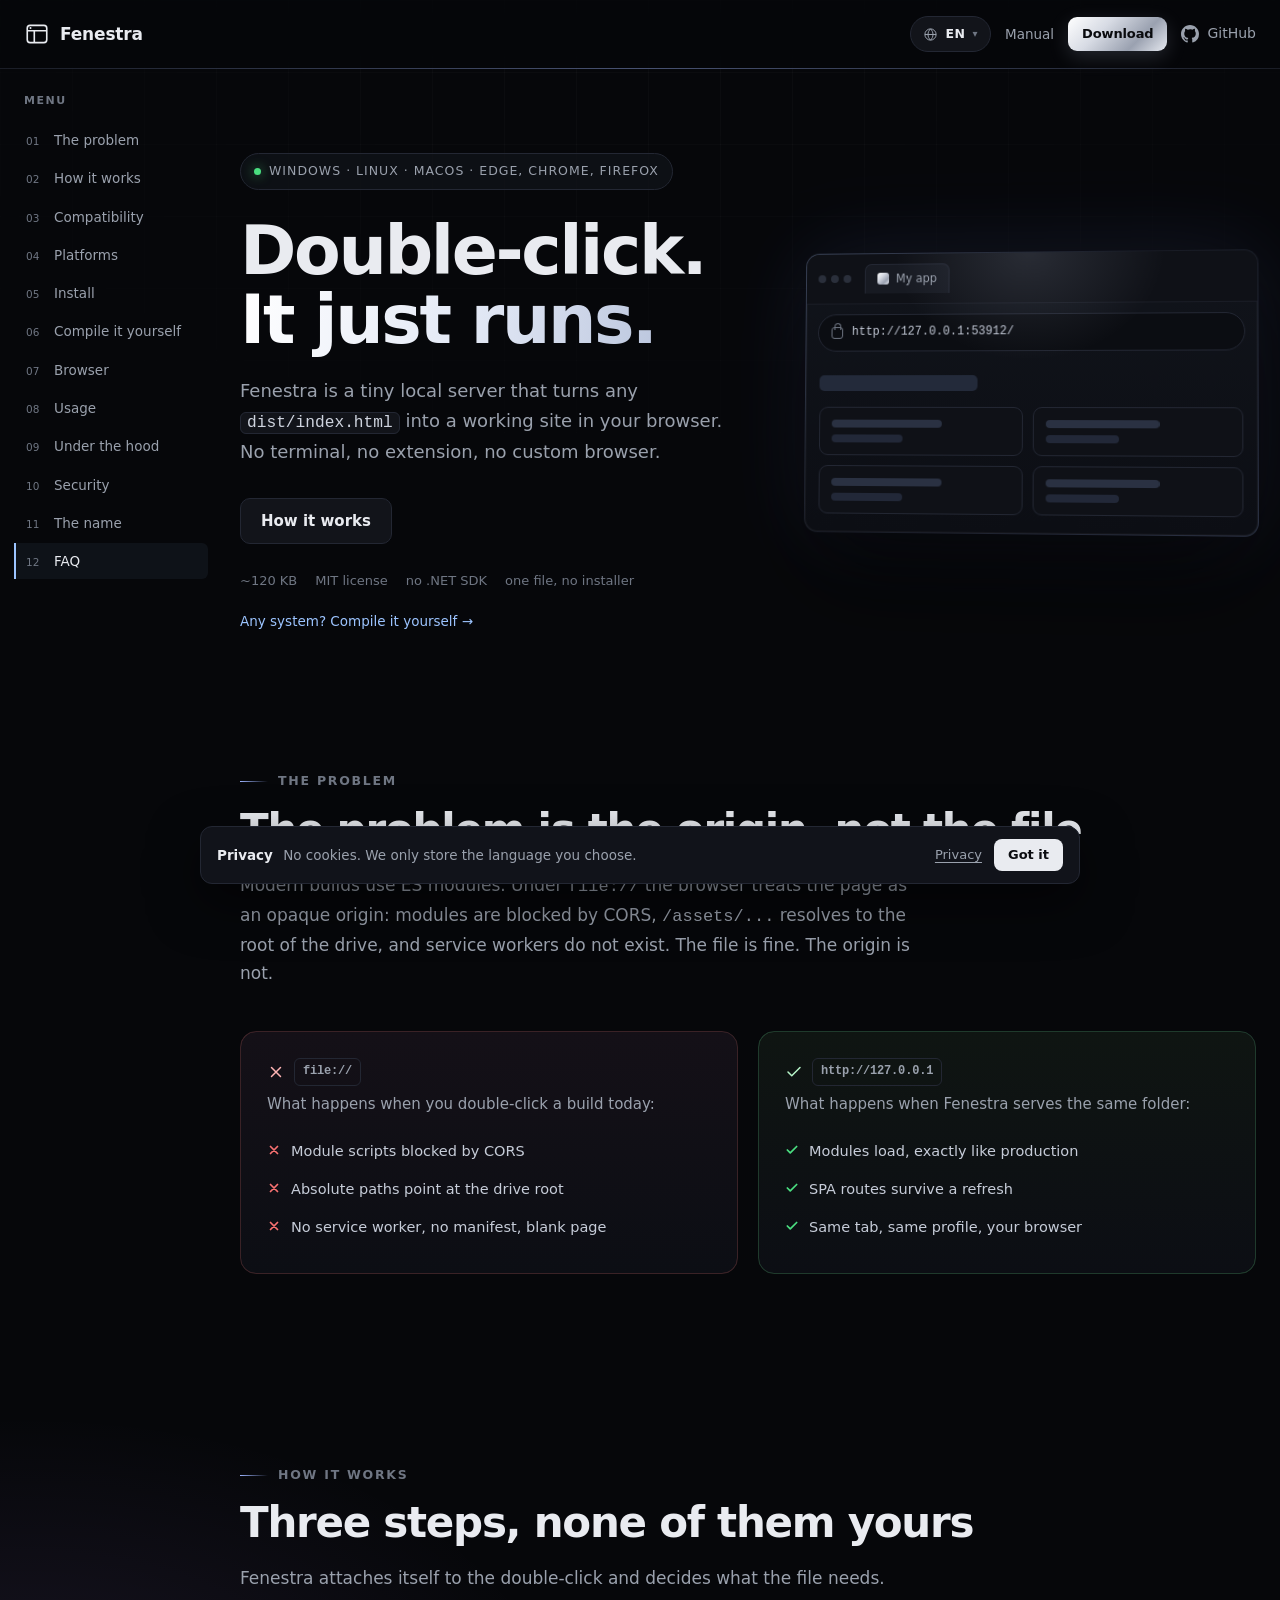
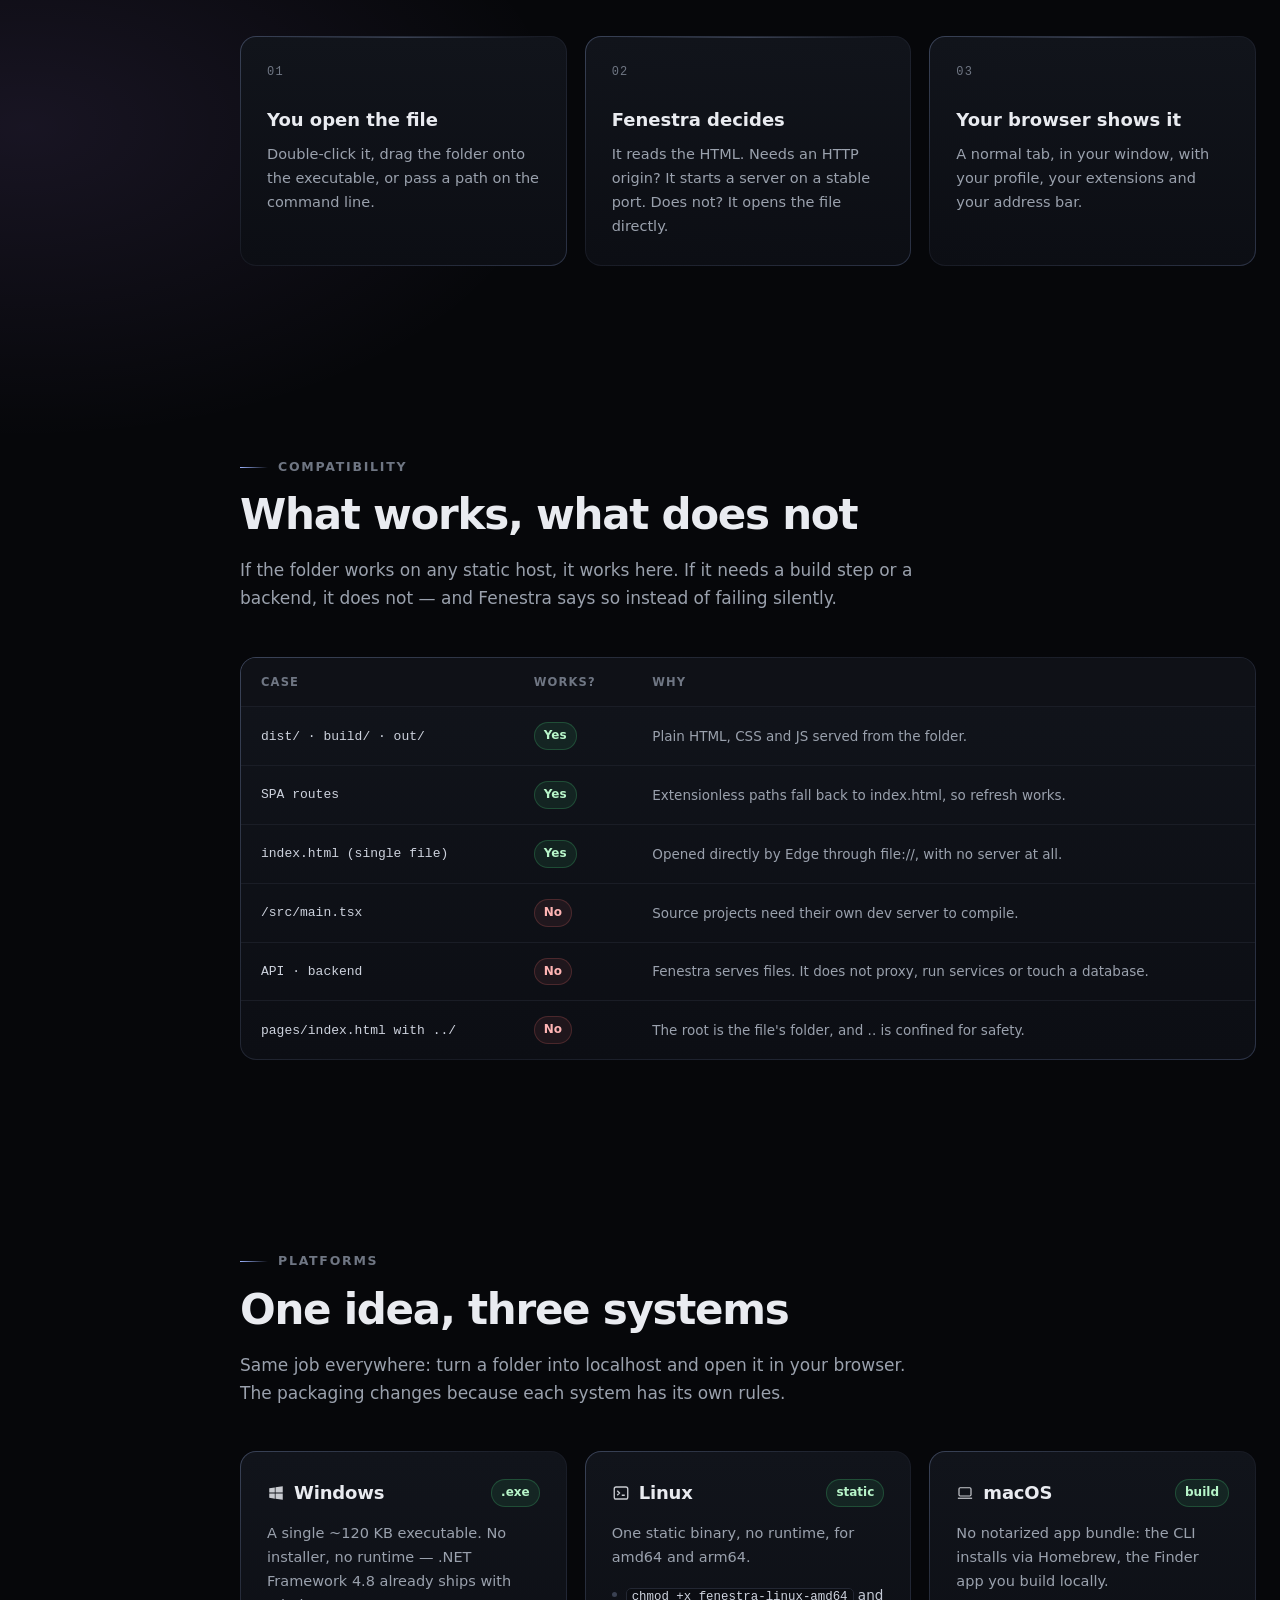
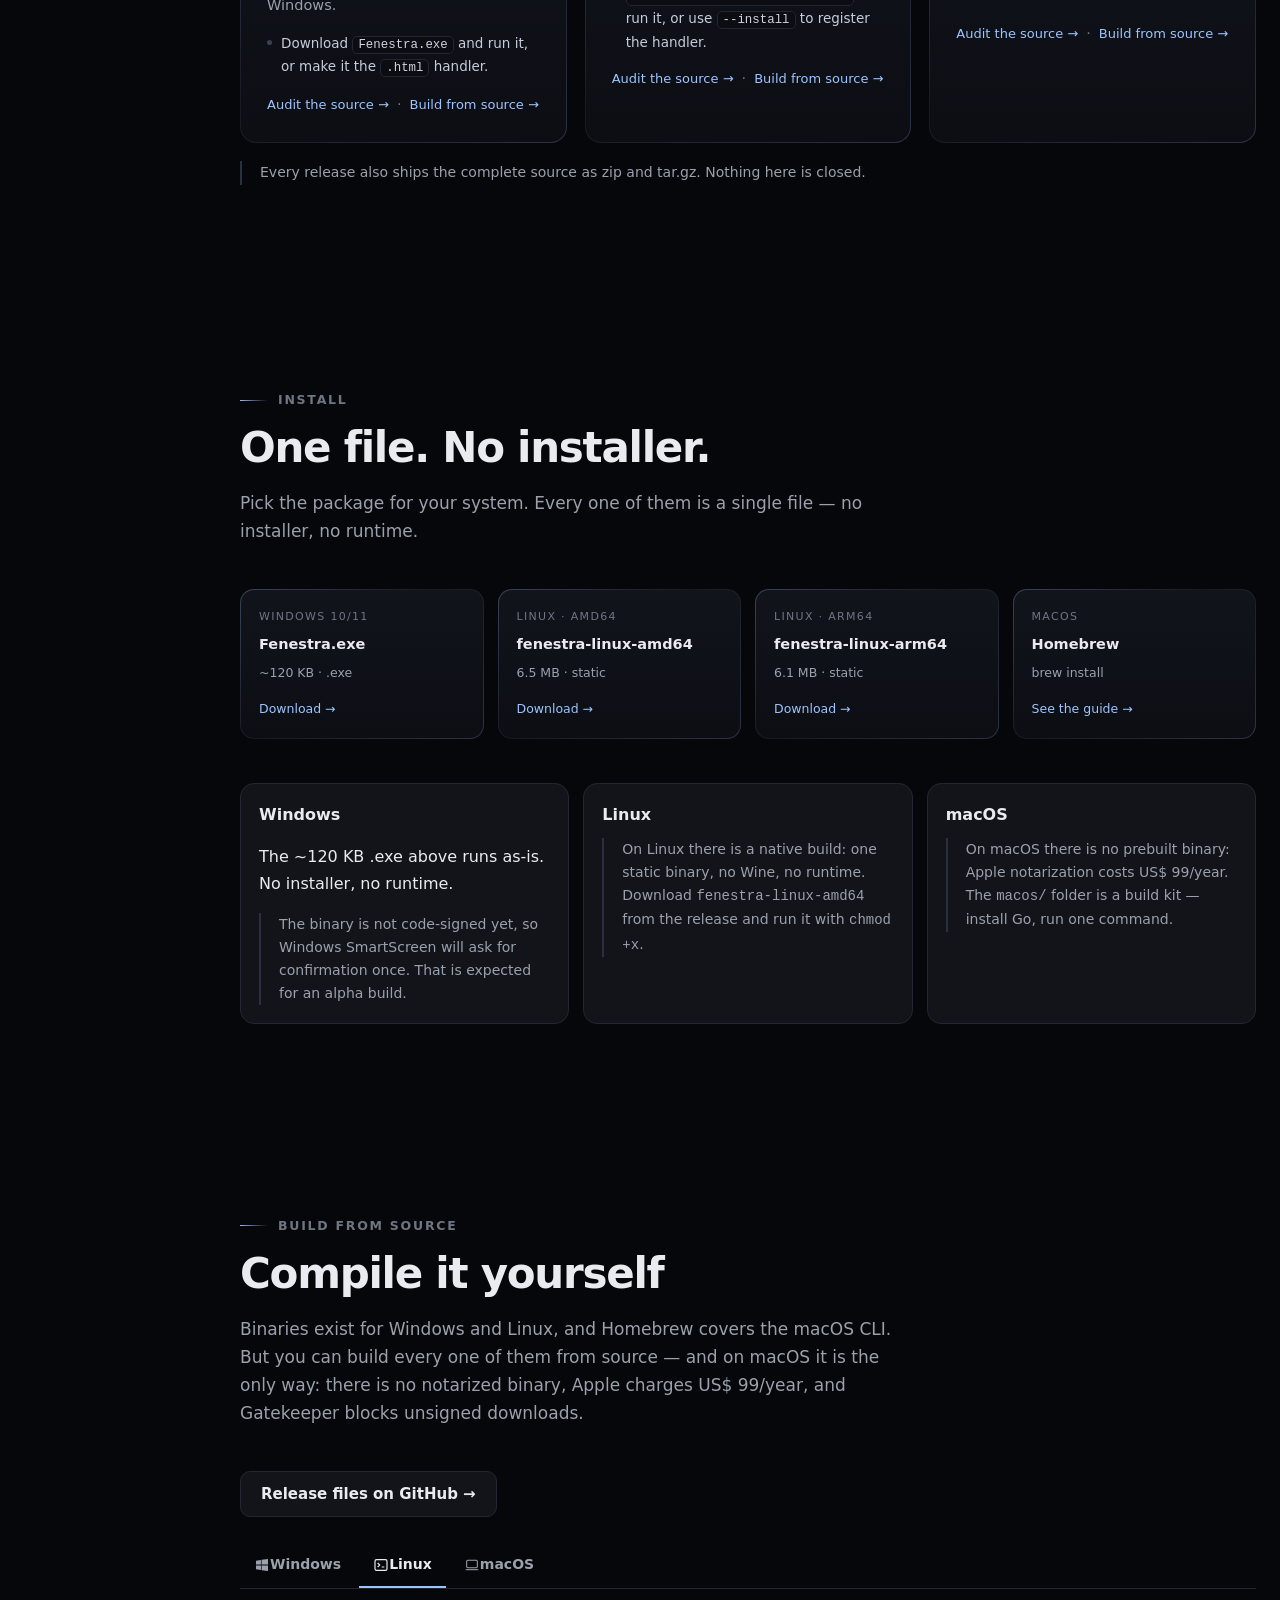
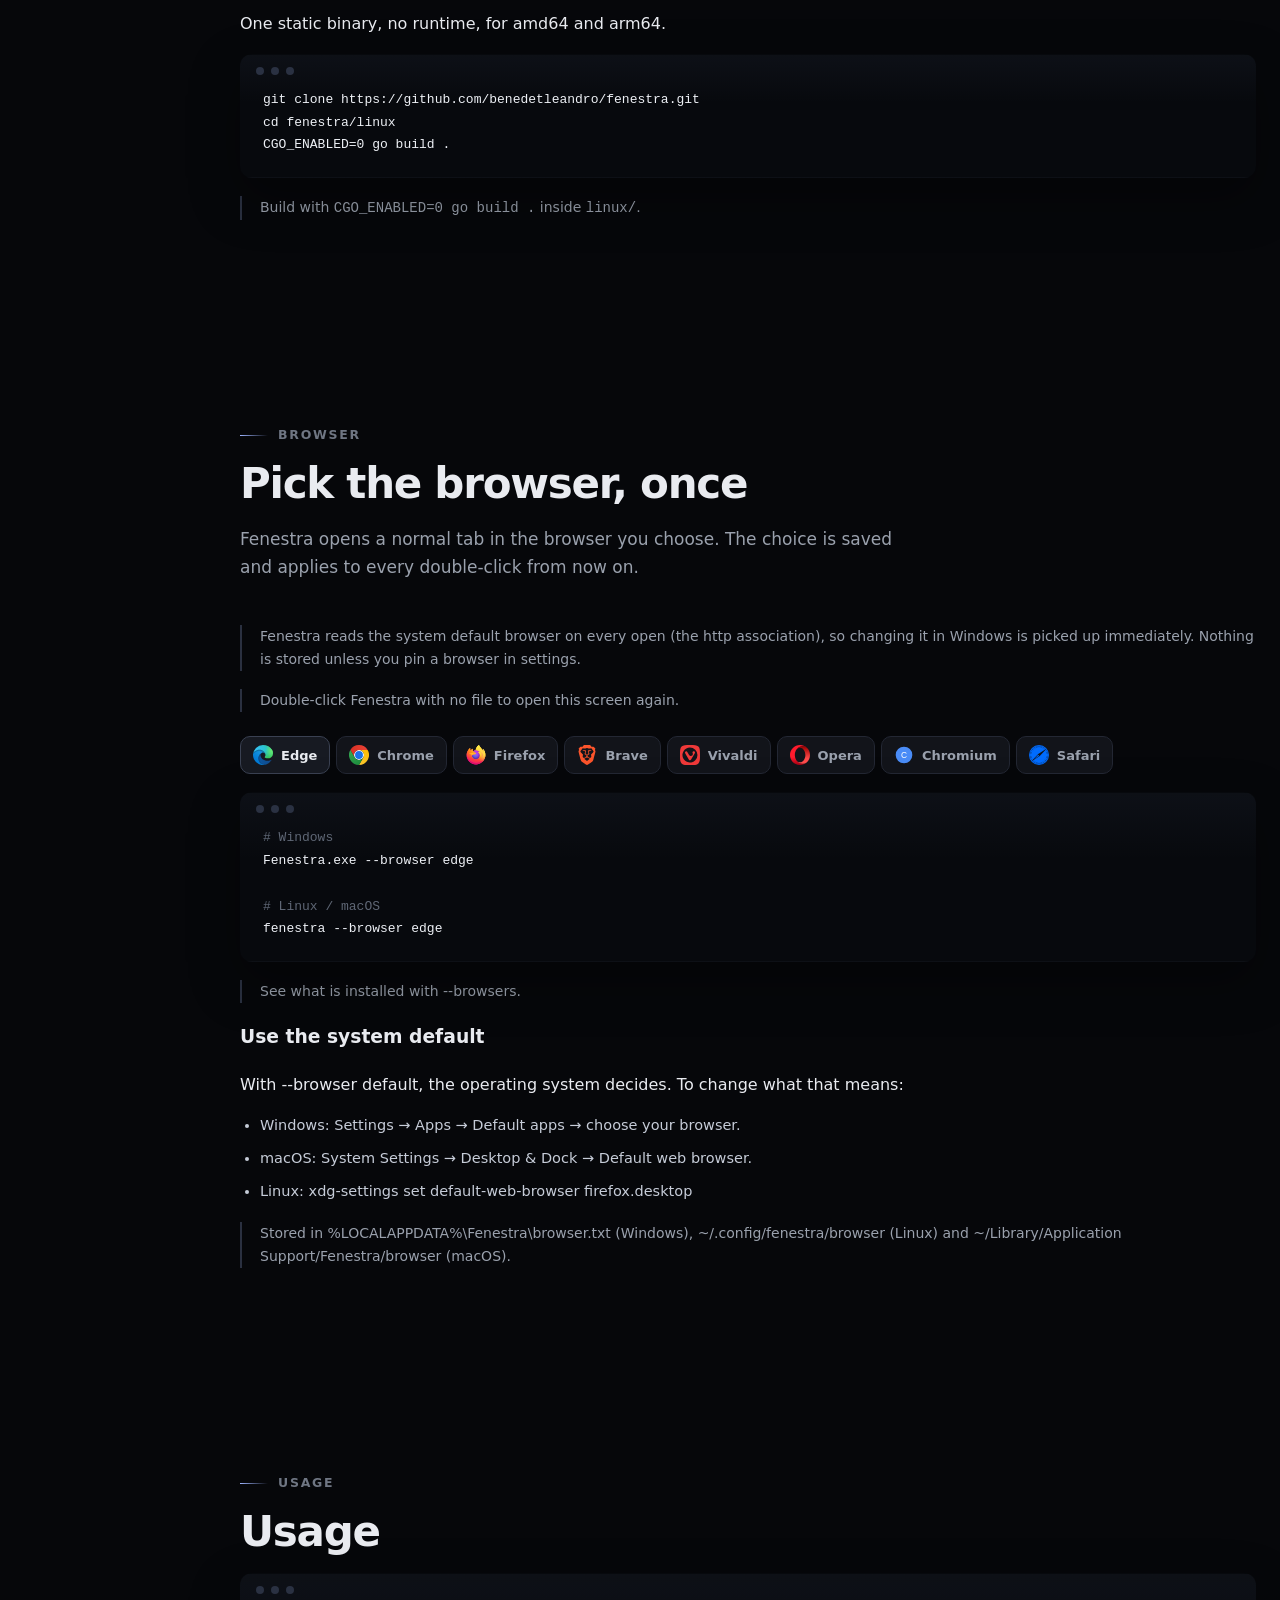
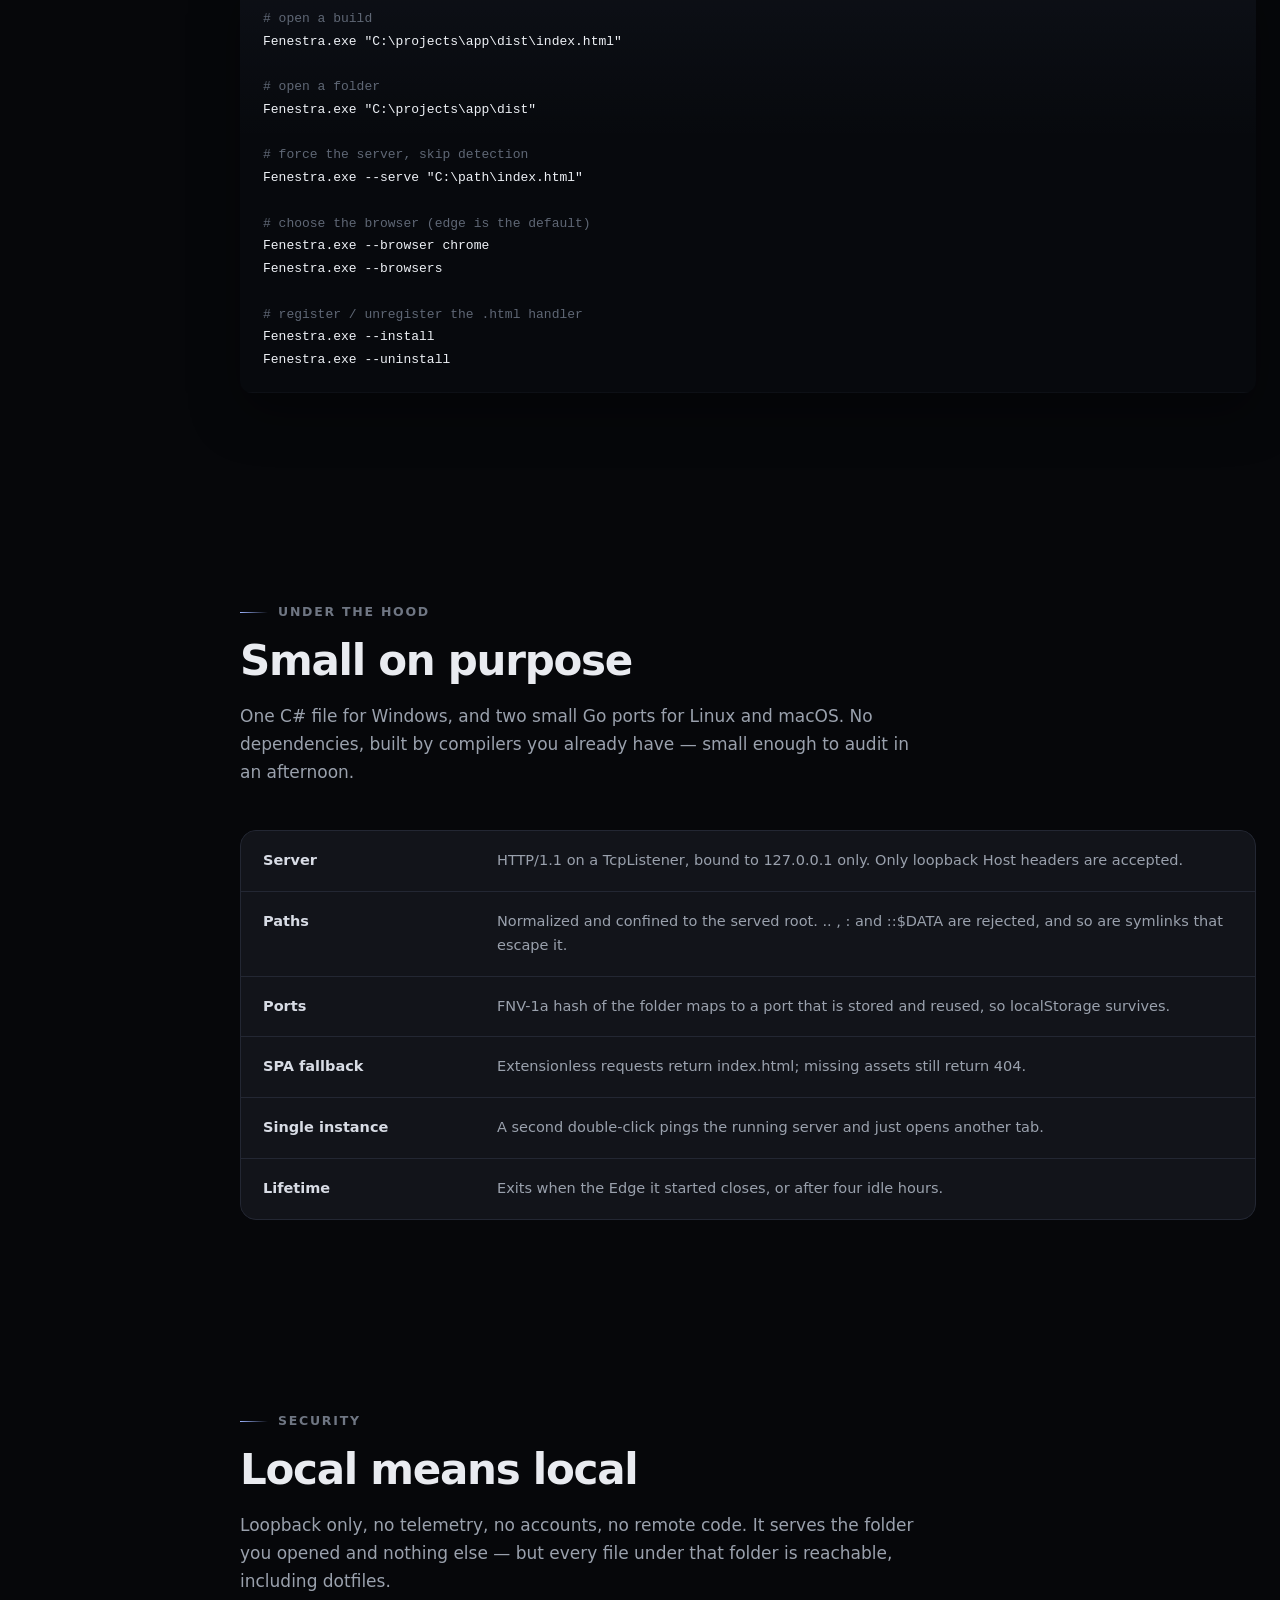
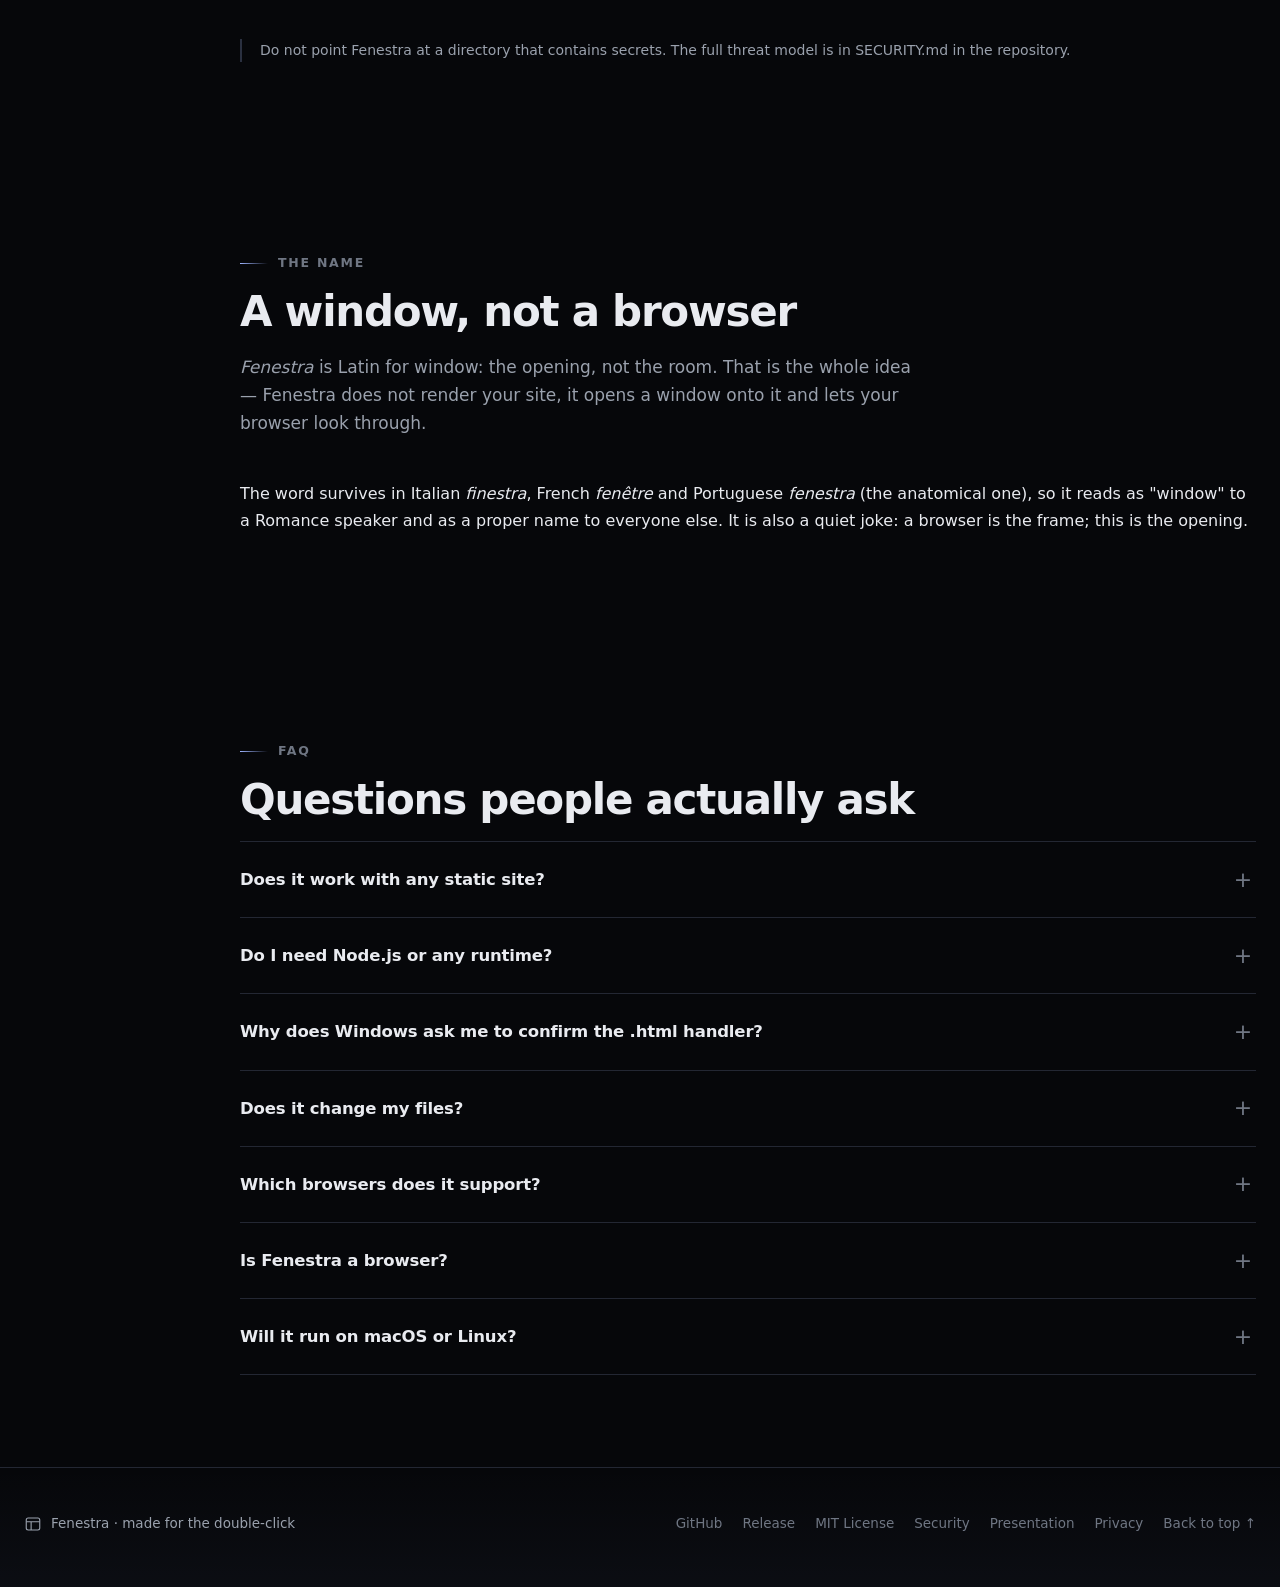
==== commit 93778e19: "Site: add one-page presentation in seven languages" ====
--- a/docs/index.html
+++ b/docs/index.html
@@ -40,7 +40,7 @@
   }
   </script>
   <link rel="icon" href="favicon.svg" type="image/svg+xml">
-  <link rel="stylesheet" href="styles.css?v=1.1.0.1">
+  <link rel="stylesheet" href="styles.css?v=1.1.0.2">
 </head>
 <body id="top">
 
@@ -745,6 +745,7 @@
         <a href="https://github.com/benedetleandro/fenestra/releases/latest" target="_blank" rel="noopener" data-i18n="footer.release">Release</a>
         <a href="https://github.com/benedetleandro/fenestra/blob/main/LICENSE" target="_blank" rel="noopener" data-i18n="footer.license">MIT License</a>
         <a href="https://github.com/benedetleandro/fenestra/blob/main/SECURITY.md" target="_blank" rel="noopener" data-i18n="footer.security">Security</a>
+        <a href="presentation.html" data-i18n="pres.foot.link">Presentation</a>
         <a href="privacy.html" data-i18n="privacy.link">Privacy</a>
         <a href="#top" data-i18n="footer.top">Back to top ↑</a>
       </div>
@@ -775,8 +776,8 @@
     </div>
   </div>
 
-  <script src="locales.js?v=1.1.0.1"></script>
-  <script src="app.js?v=1.1.0.1"></script>
+  <script src="locales.js?v=1.1.0.2"></script>
+  <script src="app.js?v=1.1.0.2"></script>
   <script>
   (function () {
     try { if (localStorage.getItem("fenestra-privacy") === "1") return; } catch (e) {}
--- a/docs/styles.css
+++ b/docs/styles.css
@@ -1217,3 +1217,12 @@
 .privacy-bar .pb-actions a { color: var(--muted); font-size: 13px; text-decoration: underline; text-underline-offset: 3px; }
 .privacy-bar .pb-actions button { height: 32px; padding: 0 14px; border: 0; border-radius: 8px; background: var(--text); color: #0b0c10; font: inherit; font-size: 13px; font-weight: 700; cursor: pointer; }
 @media (max-width: 760px) { .privacy-grid { grid-template-columns: 1fr; } .privacy-bar { flex-direction: column; align-items: flex-start; } }
+
+.pres-grid { display: grid; grid-template-columns: repeat(auto-fill, minmax(240px, 1fr)); gap: 14px; margin-top: 28px; }
+.pres-card { border: 1px solid var(--line); border-radius: 14px; padding: 18px; background: var(--panel); }
+.pres-card h3 { margin: 0 0 8px; font-size: 16px; }
+.pres-card p { margin: 0; color: var(--muted); font-size: 13.5px; line-height: 1.6; }
+.pres-limits { list-style: none; margin: 28px 0 0; padding: 0; display: grid; gap: 10px; max-width: 760px; }
+.pres-limits li { padding: 12px 14px; border: 1px solid var(--line); border-radius: 10px; background: var(--panel); color: var(--muted); font-size: 14px; }
+.pres-limits li::before { content: "—"; color: var(--muted-2); margin-right: 8px; }
+.pres-closing { margin-top: 26px; color: var(--muted-2); font-style: italic; }
